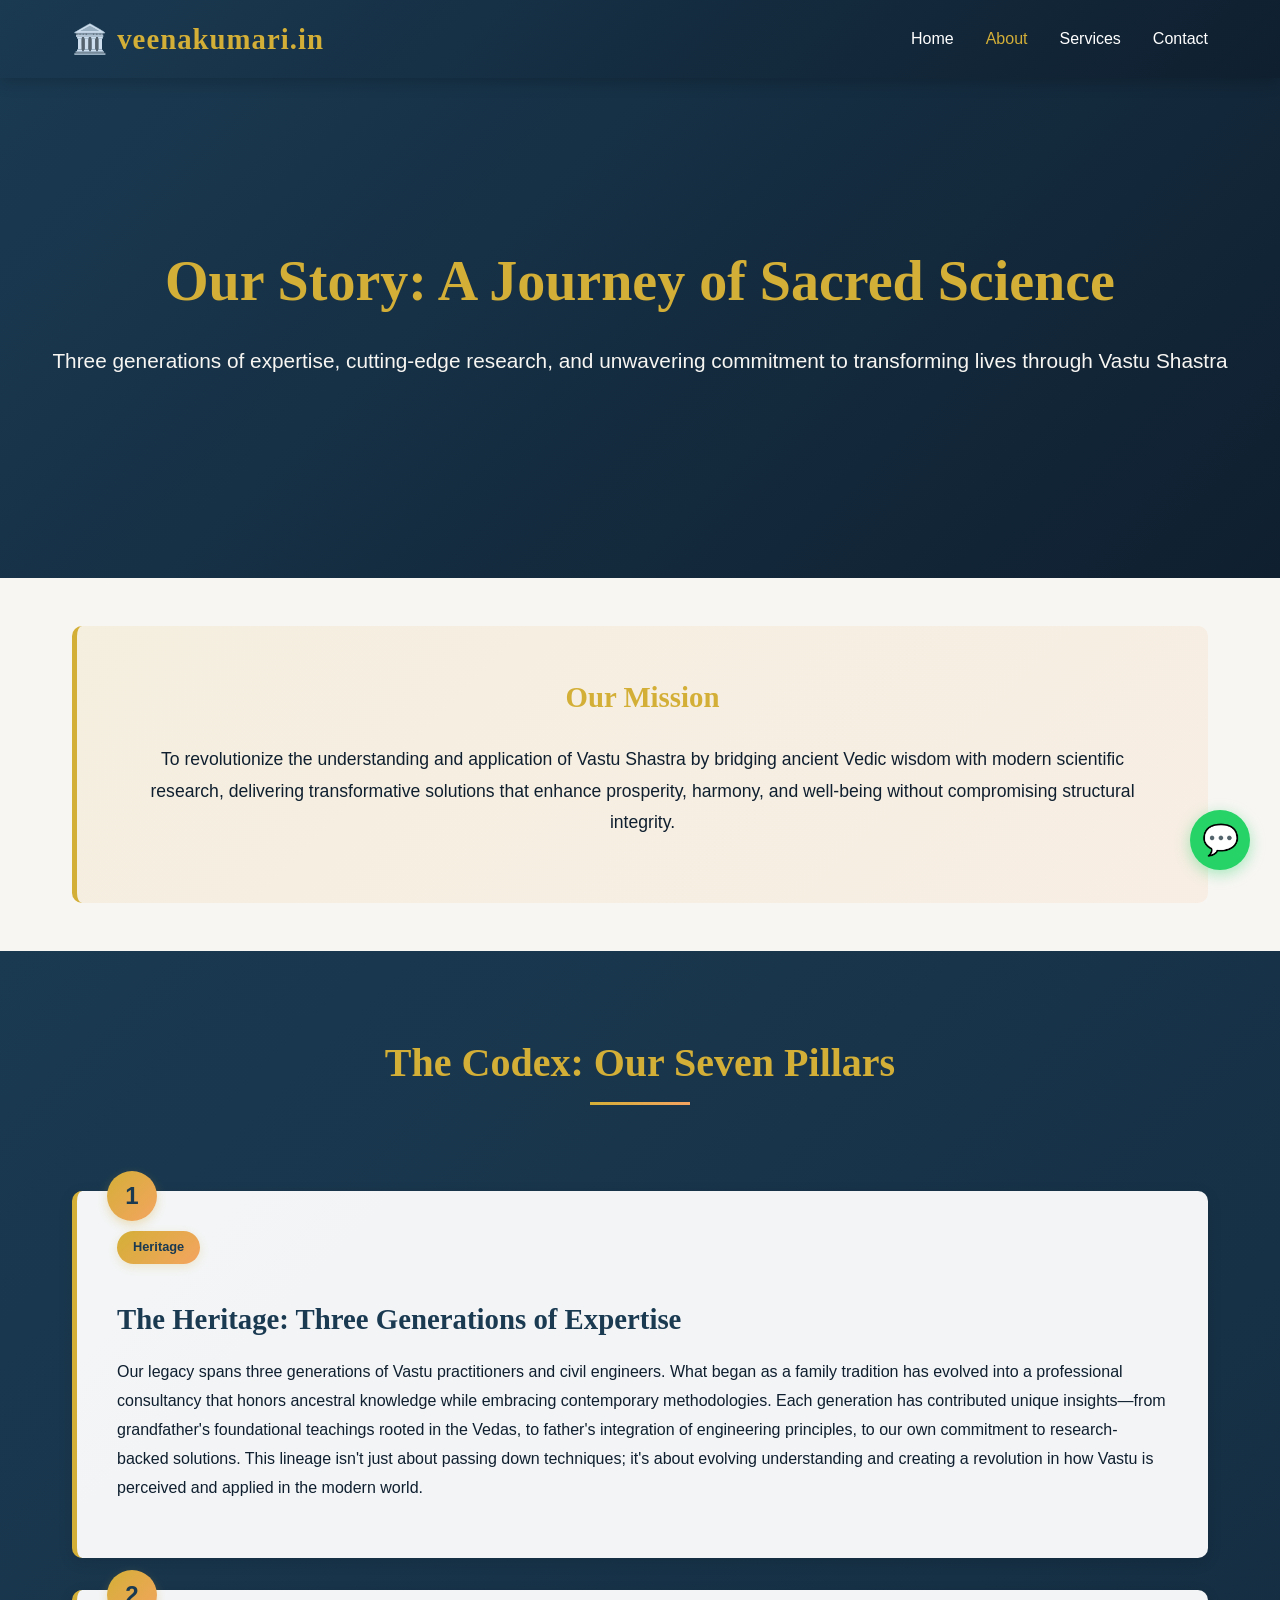
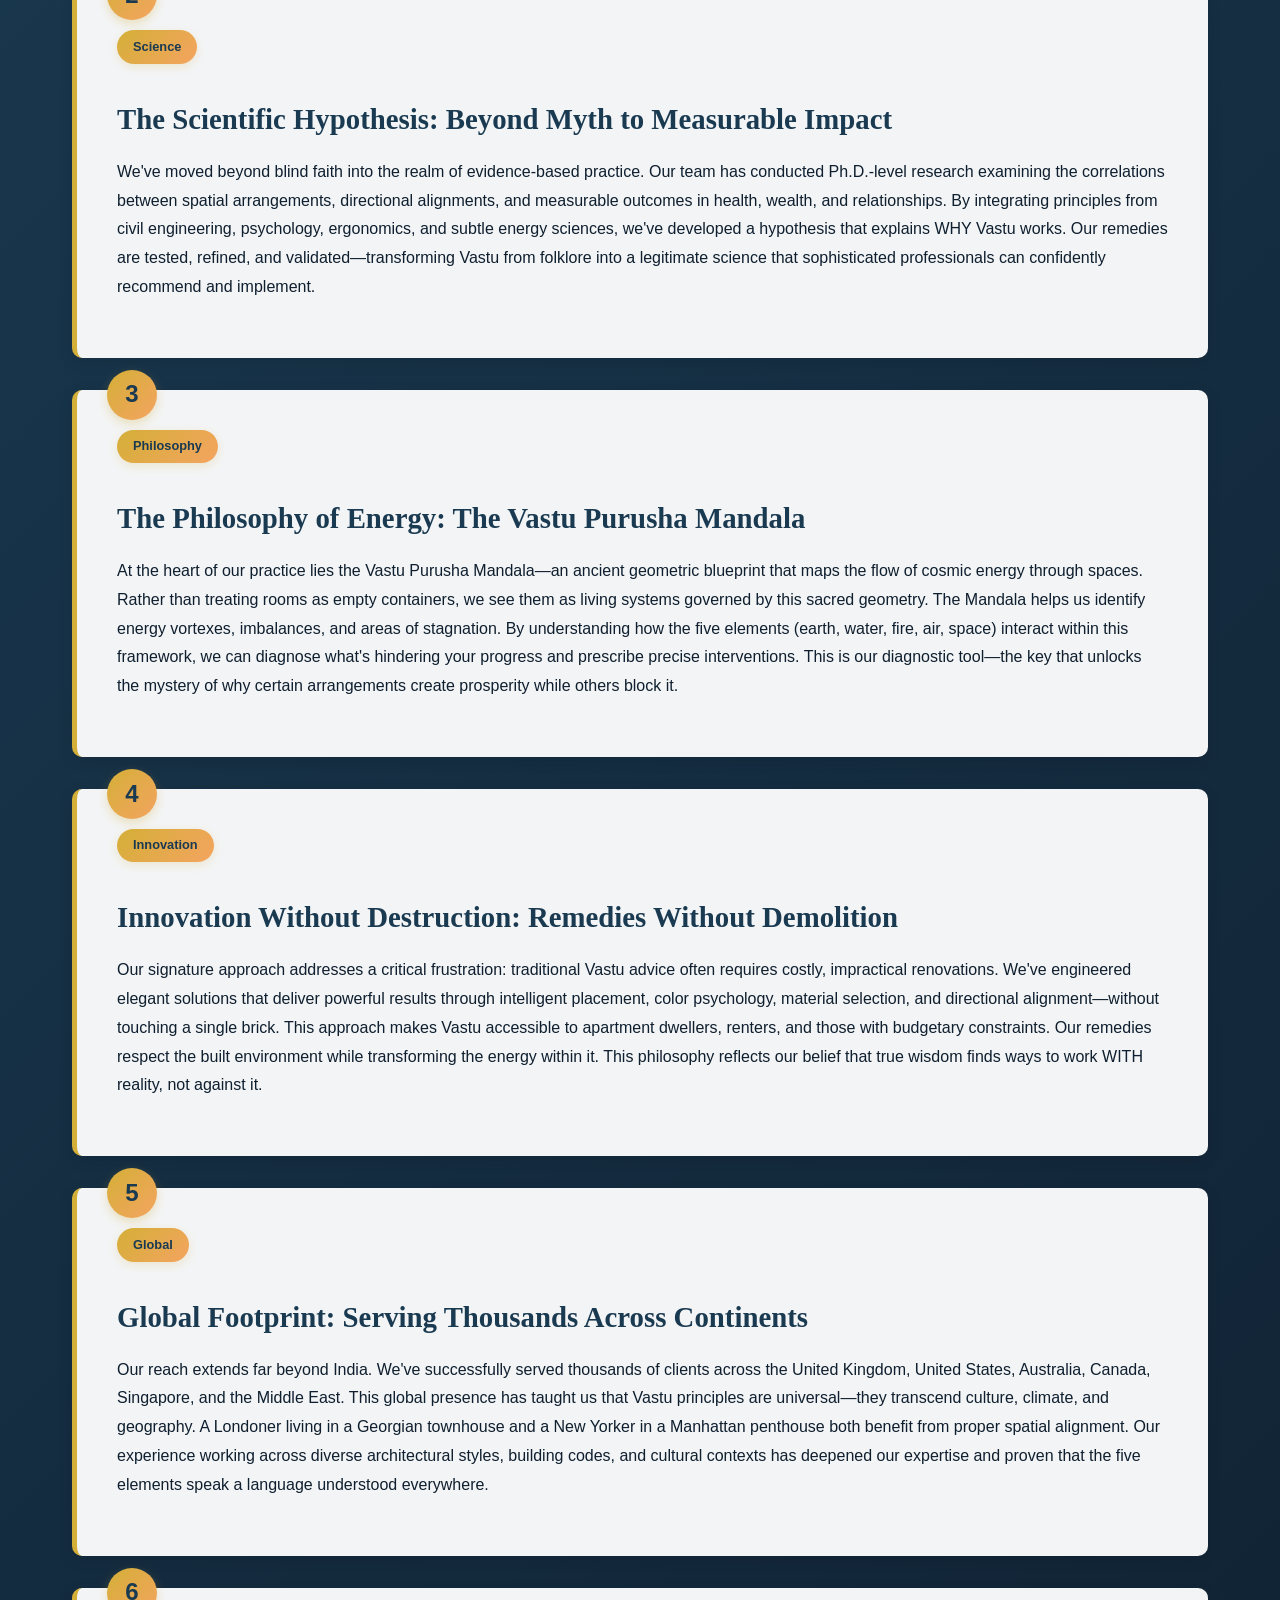
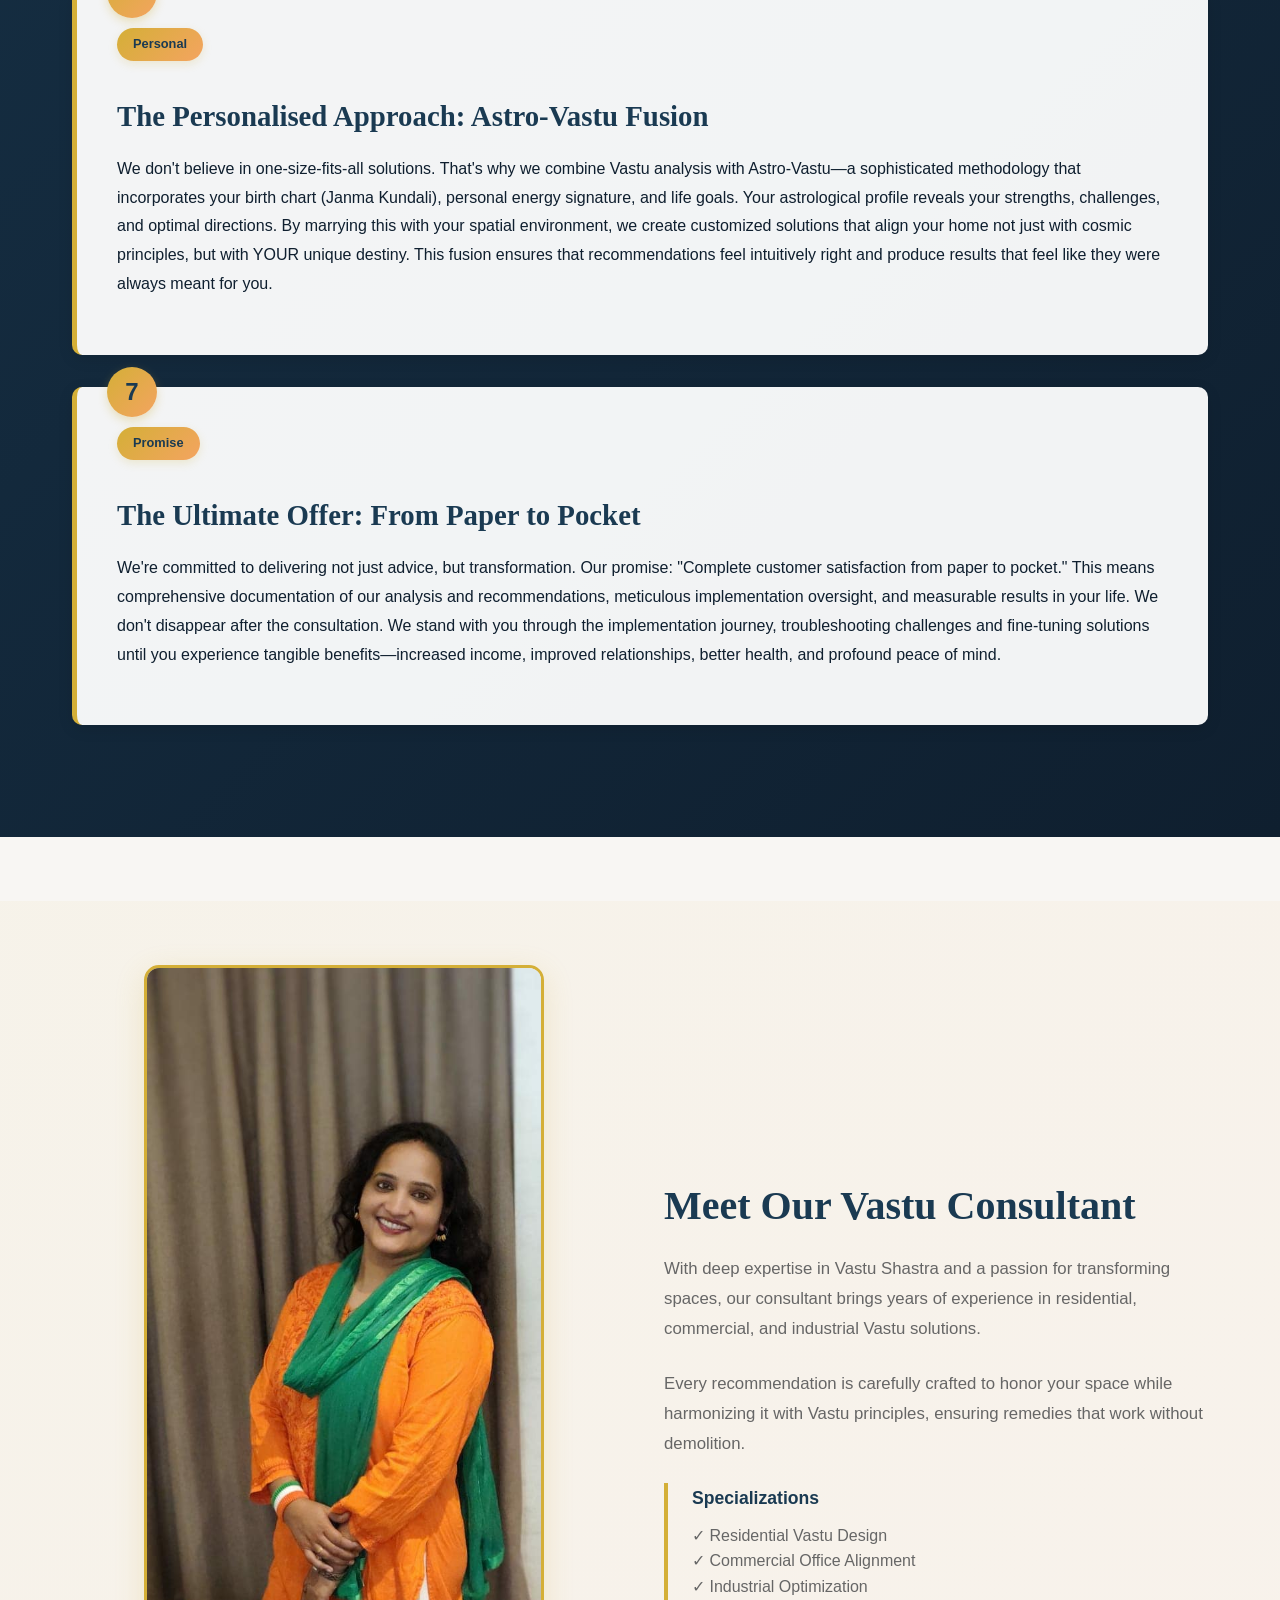
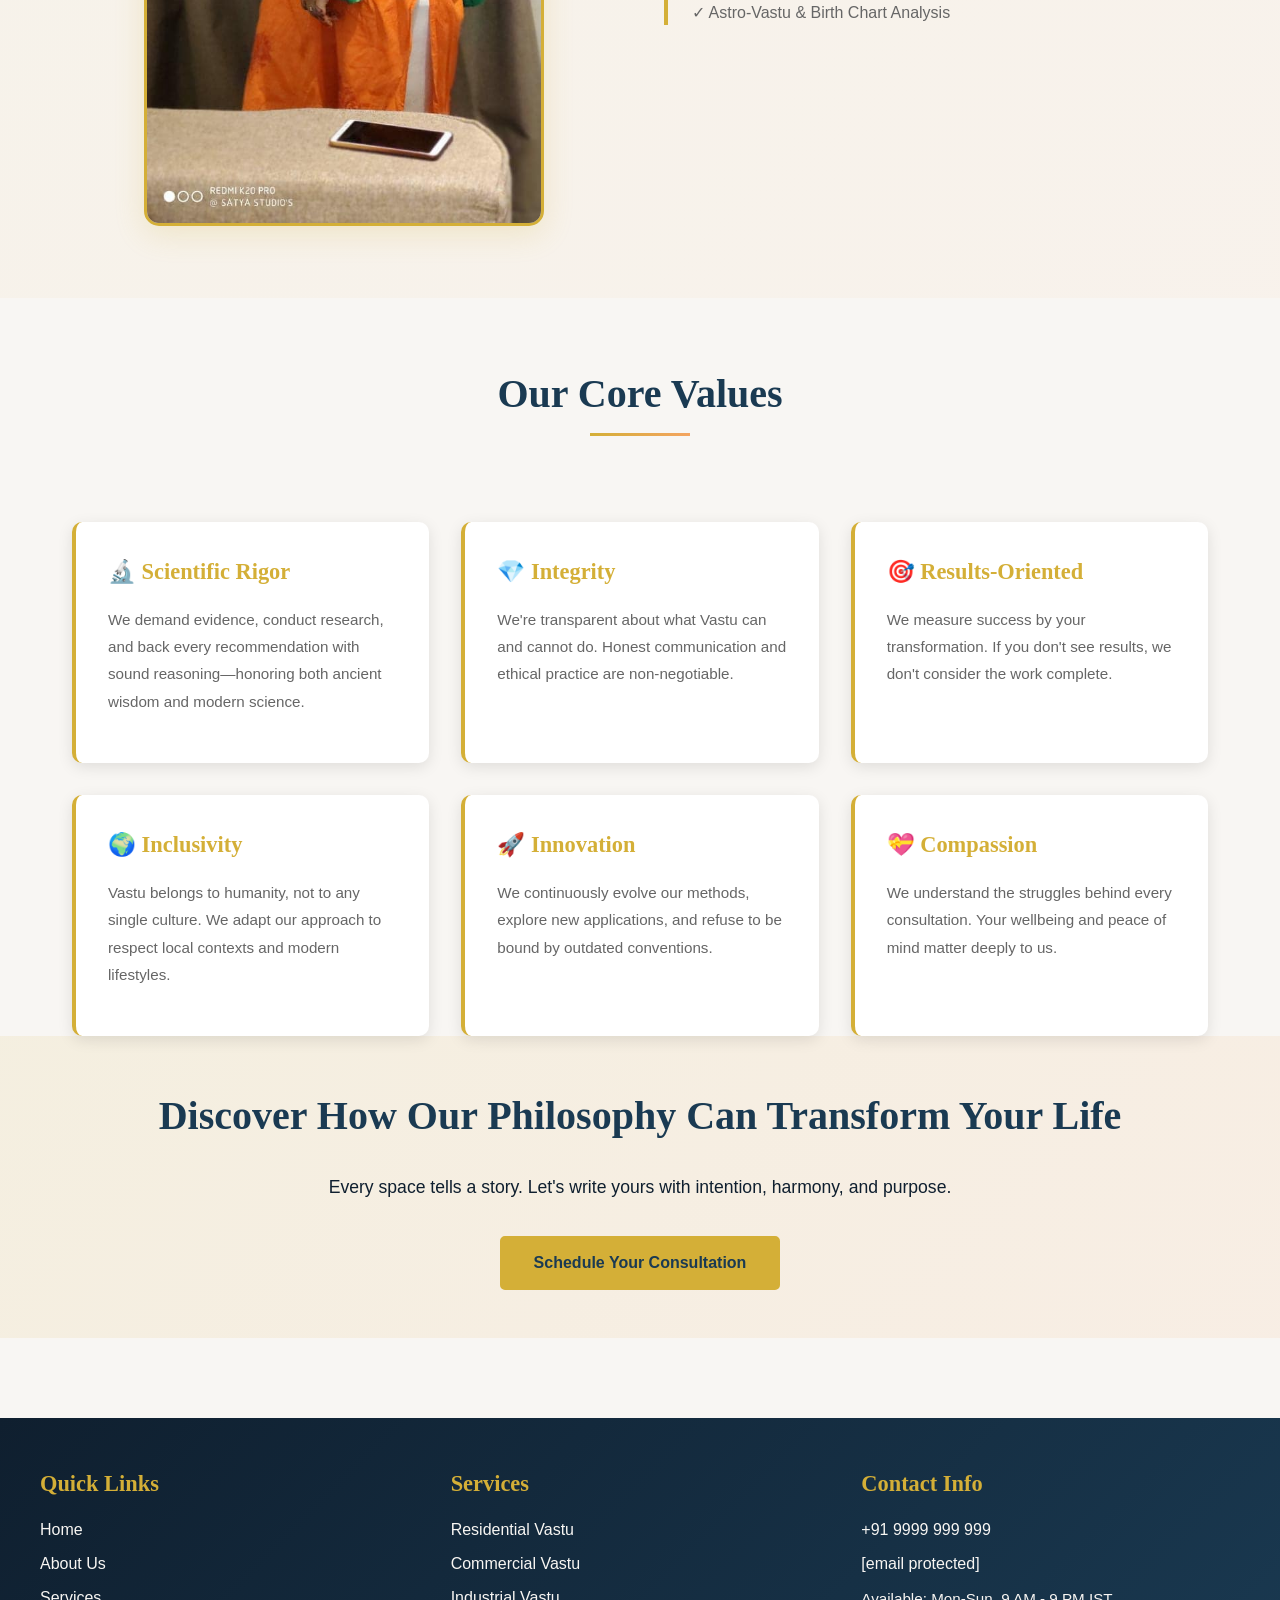
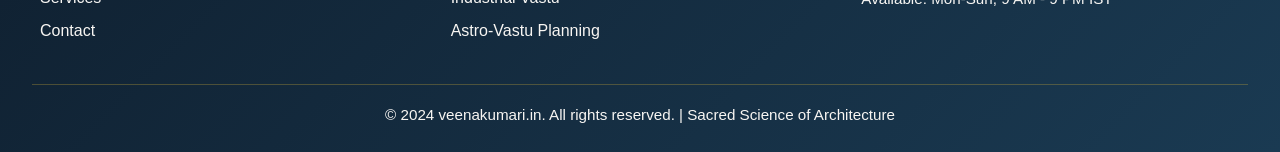
==== about.html @ f64902da "================================================================================ ✅ ICONS AND CONSULT" ====
<!DOCTYPE html>
<html lang="en">
<head>
  <meta charset="UTF-8">
  <meta name="viewport" content="width=device-width, initial-scale=1.0">
  <meta name="description" content="Learn about our heritage of Vastu expertise, scientific approach, and commitment to remedies without demolition.">
  <meta name="keywords" content="Vastu Consultant, Vastu Expert, Vastu Heritage, Astro-Vastu, Remedies without Demolition">
  <meta name="author" content="Vastu Shastra Consultancy">
  
  <title>About Us - veenakumari.in</title>
  <link rel="stylesheet" href="styles.css">
  <style>
    .codex-section {
      background: linear-gradient(135deg, var(--color-navy) 0%, var(--color-dark) 100%);
      color: var(--color-white);
      padding: 5rem 0;
    }

    .codex-item {
      background: rgba(255, 255, 255, 0.95);
      color: var(--color-dark);
      padding: 2.5rem;
      border-radius: 10px;
      margin-bottom: 2rem;
      border-left: 5px solid var(--color-gold);
      position: relative;
      box-shadow: 0 4px 15px rgba(0, 0, 0, 0.1);
    }

    .codex-item::before {
      content: attr(data-number);
      position: absolute;
      top: -20px;
      left: 30px;
      background: linear-gradient(135deg, var(--color-gold), var(--color-saffron));
      color: var(--color-navy);
      width: 50px;
      height: 50px;
      border-radius: 50%;
      display: flex;
      align-items: center;
      justify-content: center;
      font-weight: 700;
      font-size: 1.5rem;
      box-shadow: 0 4px 10px rgba(212, 175, 55, 0.3);
    }

    .codex-item h3 {
      color: var(--color-navy);
      margin: 1rem 0 1rem 0;
    }

    .codex-item .badge {
      display: inline-block;
      background: linear-gradient(135deg, var(--color-gold), var(--color-saffron));
      color: var(--color-navy);
      padding: 0.4rem 1rem;
      border-radius: 20px;
      font-size: 0.8rem;
      font-weight: 600;
      margin-bottom: 1rem;
    }

    .journey-timeline {
      position: relative;
      padding: 2rem 0;
    }

    .journey-timeline::before {
      content: '';
      position: absolute;
      left: 50%;
      transform: translateX(-50%);
      width: 2px;
      height: 100%;
      background: linear-gradient(to bottom, var(--color-gold), var(--color-saffron));
    }

    .timeline-item {
      margin-bottom: 2rem;
      width: 45%;
    }

    .timeline-item:nth-child(even) {
      margin-left: 55%;
    }

    @media (max-width: 768px) {
      .journey-timeline::before {
        left: 20px;
      }

      .timeline-item {
        width: calc(100% - 60px);
        margin-left: 60px !important;
      }

      .codex-item::before {
        left: 20px;
      }
    }

    .mission-statement {
      background: linear-gradient(135deg, rgba(212, 175, 55, 0.1), rgba(244, 164, 96, 0.1));
      padding: 3rem;
      border-radius: 10px;
      border-left: 5px solid var(--color-gold);
      margin: 3rem 0;
    }

    .mission-statement h3 {
      color: var(--color-gold);
      text-align: center;
      margin-bottom: 1.5rem;
    }

    .mission-statement p {
      text-align: center;
      font-size: 1.1rem;
      line-height: 1.8;
      color: var(--color-dark);
    }
  </style>
</head>
<body>
  <!-- ========================================
       HEADER & NAVIGATION
       ======================================== -->
  <header>
    <nav>
      <div class="logo">🏛️ veenakumari.in</div>
      <ul class="nav-links">
        <li><a href="index.html">Home</a></li>
        <li><a href="about.html" class="active">About</a></li>
        <li><a href="services.html">Services</a></li>
        <li><a href="contact.html">Contact</a></li>
      </ul>
      <div class="hamburger">
        <span></span>
        <span></span>
        <span></span>
      </div>
    </nav>
  </header>

  <!-- ========================================
       HERO SECTION
       ======================================== -->
  <section class="hero">
    <div class="hero-content">
      <h1>Our Story: A Journey of Sacred Science</h1>
      <p>Three generations of expertise, cutting-edge research, and unwavering commitment to transforming lives through Vastu Shastra</p>
    </div>
  </section>

  <!-- ========================================
       MISSION STATEMENT
       ======================================== -->
  <section class="container">
    <div class="mission-statement">
      <h3>Our Mission</h3>
      <p>
        To revolutionize the understanding and application of Vastu Shastra by bridging ancient Vedic wisdom with modern scientific research, 
        delivering transformative solutions that enhance prosperity, harmony, and well-being without compromising structural integrity.
      </p>
    </div>
  </section>

  <!-- ========================================
       THE SEVEN-PART CODEX
       ======================================== -->
  <section class="codex-section">
    <div class="container">
      <div class="section-title">
        <h2 style="color: var(--color-gold);">The Codex: Our Seven Pillars</h2>
      </div>

      <!-- CODEX 1: The Heritage -->
      <div class="codex-item" data-number="1">
        <span class="badge">Heritage</span>
        <h3>The Heritage: Three Generations of Expertise</h3>
        <p>
          Our legacy spans three generations of Vastu practitioners and civil engineers. What began as a family tradition has evolved into a 
          professional consultancy that honors ancestral knowledge while embracing contemporary methodologies. Each generation has contributed 
          unique insights—from grandfather's foundational teachings rooted in the Vedas, to father's integration of engineering principles, 
          to our own commitment to research-backed solutions. This lineage isn't just about passing down techniques; it's about evolving 
          understanding and creating a revolution in how Vastu is perceived and applied in the modern world.
        </p>
      </div>

      <!-- CODEX 2: The Scientific Hypothesis -->
      <div class="codex-item" data-number="2">
        <span class="badge">Science</span>
        <h3>The Scientific Hypothesis: Beyond Myth to Measurable Impact</h3>
        <p>
          We've moved beyond blind faith into the realm of evidence-based practice. Our team has conducted Ph.D.-level research examining the 
          correlations between spatial arrangements, directional alignments, and measurable outcomes in health, wealth, and relationships. 
          By integrating principles from civil engineering, psychology, ergonomics, and subtle energy sciences, we've developed a hypothesis 
          that explains WHY Vastu works. Our remedies are tested, refined, and validated—transforming Vastu from folklore into a legitimate 
          science that sophisticated professionals can confidently recommend and implement.
        </p>
      </div>

      <!-- CODEX 3: The Philosophy of Energy -->
      <div class="codex-item" data-number="3">
        <span class="badge">Philosophy</span>
        <h3>The Philosophy of Energy: The Vastu Purusha Mandala</h3>
        <p>
          At the heart of our practice lies the Vastu Purusha Mandala—an ancient geometric blueprint that maps the flow of cosmic energy 
          through spaces. Rather than treating rooms as empty containers, we see them as living systems governed by this sacred geometry. 
          The Mandala helps us identify energy vortexes, imbalances, and areas of stagnation. By understanding how the five elements (earth, water, 
          fire, air, space) interact within this framework, we can diagnose what's hindering your progress and prescribe precise interventions. 
          This is our diagnostic tool—the key that unlocks the mystery of why certain arrangements create prosperity while others block it.
        </p>
      </div>

      <!-- CODEX 4: Innovation Without Destruction -->
      <div class="codex-item" data-number="4">
        <span class="badge">Innovation</span>
        <h3>Innovation Without Destruction: Remedies Without Demolition</h3>
        <p>
          Our signature approach addresses a critical frustration: traditional Vastu advice often requires costly, impractical renovations. 
          We've engineered elegant solutions that deliver powerful results through intelligent placement, color psychology, material selection, 
          and directional alignment—without touching a single brick. This approach makes Vastu accessible to apartment dwellers, renters, and 
          those with budgetary constraints. Our remedies respect the built environment while transforming the energy within it. This philosophy 
          reflects our belief that true wisdom finds ways to work WITH reality, not against it.
        </p>
      </div>

      <!-- CODEX 5: Global Footprint -->
      <div class="codex-item" data-number="5">
        <span class="badge">Global</span>
        <h3>Global Footprint: Serving Thousands Across Continents</h3>
        <p>
          Our reach extends far beyond India. We've successfully served thousands of clients across the United Kingdom, United States, Australia, 
          Canada, Singapore, and the Middle East. This global presence has taught us that Vastu principles are universal—they transcend culture, 
          climate, and geography. A Londoner living in a Georgian townhouse and a New Yorker in a Manhattan penthouse both benefit from proper 
          spatial alignment. Our experience working across diverse architectural styles, building codes, and cultural contexts has deepened our 
          expertise and proven that the five elements speak a language understood everywhere.
        </p>
      </div>

      <!-- CODEX 6: The Personalised Approach -->
      <div class="codex-item" data-number="6">
        <span class="badge">Personal</span>
        <h3>The Personalised Approach: Astro-Vastu Fusion</h3>
        <p>
          We don't believe in one-size-fits-all solutions. That's why we combine Vastu analysis with Astro-Vastu—a sophisticated methodology that 
          incorporates your birth chart (Janma Kundali), personal energy signature, and life goals. Your astrological profile reveals your strengths, 
          challenges, and optimal directions. By marrying this with your spatial environment, we create customized solutions that align your home 
          not just with cosmic principles, but with YOUR unique destiny. This fusion ensures that recommendations feel intuitively right and 
          produce results that feel like they were always meant for you.
        </p>
      </div>

      <!-- CODEX 7: The Ultimate Offer -->
      <div class="codex-item" data-number="7">
        <span class="badge">Promise</span>
        <h3>The Ultimate Offer: From Paper to Pocket</h3>
        <p>
          We're committed to delivering not just advice, but transformation. Our promise: "Complete customer satisfaction from paper to pocket." 
          This means comprehensive documentation of our analysis and recommendations, meticulous implementation oversight, and measurable results 
          in your life. We don't disappear after the consultation. We stand with you through the implementation journey, troubleshooting challenges 
          and fine-tuning solutions until you experience tangible benefits—increased income, improved relationships, better health, and profound peace of mind.
        </p>
      </div>
    </div>
  </section>

  <!-- ========================================
       CONSULTANT PROFILE SECTION
       ======================================== -->
  <section style="background: linear-gradient(135deg, rgba(212, 175, 55, 0.05), rgba(244, 164, 96, 0.05)); padding: 4rem 0; margin: 4rem 0;">
    <div class="container">
      <div style="display: grid; grid-template-columns: 1fr 1fr; gap: 3rem; align-items: center;">
        <!-- Profile Image -->
        <div style="text-align: center;">
          <img src="consultant-profile-1.jpg" alt="Vastu Consultant" style="width: 100%; max-width: 400px; border-radius: 15px; box-shadow: 0 8px 30px rgba(212, 175, 55, 0.2); border: 3px solid var(--color-gold);">
        </div>
        
        <!-- Profile Info -->
        <div>
          <h2 style="color: var(--color-navy); margin-bottom: 1rem;">Meet Our Vastu Consultant</h2>
          <p style="color: #666; font-size: 1.05rem; line-height: 1.8; margin-bottom: 1.5rem;">
            With deep expertise in Vastu Shastra and a passion for transforming spaces, our consultant brings years of experience in residential, commercial, and industrial Vastu solutions.
          </p>
          <p style="color: #666; font-size: 1.05rem; line-height: 1.8; margin-bottom: 1.5rem;">
            Every recommendation is carefully crafted to honor your space while harmonizing it with Vastu principles, ensuring remedies that work without demolition.
          </p>
          <div style="border-left: 4px solid var(--color-gold); padding-left: 1.5rem;">
            <p style="color: var(--color-navy); font-weight: 600; font-size: 1.1rem; margin-bottom: 0.5rem;">Specializations</p>
            <ul style="list-style: none; color: #666; font-size: 1rem;">
              <li>✓ Residential Vastu Design</li>
              <li>✓ Commercial Office Alignment</li>
              <li>✓ Industrial Optimization</li>
              <li>✓ Astro-Vastu & Birth Chart Analysis</li>
            </ul>
          </div>
        </div>
      </div>
    </div>
  </section>

  <!-- ========================================
       VALUES SECTION
       ======================================== -->
  <section class="container">
    <div class="section-title">
      <h2>Our Core Values</h2>
    </div>

    <div class="grid grid-3">
      <div class="card">
        <h4 style="color: var(--color-gold);">🔬 Scientific Rigor</h4>
        <p>We demand evidence, conduct research, and back every recommendation with sound reasoning—honoring both ancient wisdom and modern science.</p>
      </div>

      <div class="card">
        <h4 style="color: var(--color-gold);">💎 Integrity</h4>
        <p>We're transparent about what Vastu can and cannot do. Honest communication and ethical practice are non-negotiable.</p>
      </div>

      <div class="card">
        <h4 style="color: var(--color-gold);">🎯 Results-Oriented</h4>
        <p>We measure success by your transformation. If you don't see results, we don't consider the work complete.</p>
      </div>

      <div class="card">
        <h4 style="color: var(--color-gold);">🌍 Inclusivity</h4>
        <p>Vastu belongs to humanity, not to any single culture. We adapt our approach to respect local contexts and modern lifestyles.</p>
      </div>

      <div class="card">
        <h4 style="color: var(--color-gold);">🚀 Innovation</h4>
        <p>We continuously evolve our methods, explore new applications, and refuse to be bound by outdated conventions.</p>
      </div>

      <div class="card">
        <h4 style="color: var(--color-gold);">💝 Compassion</h4>
        <p>We understand the struggles behind every consultation. Your wellbeing and peace of mind matter deeply to us.</p>
      </div>
    </div>
  </section>

  <!-- ========================================
       CALL TO ACTION
       ======================================== -->
  <section style="background: linear-gradient(135deg, rgba(212, 175, 55, 0.1), rgba(244, 164, 96, 0.1)); padding: 3rem 0;">
    <div class="container">
      <div style="text-align: center;">
        <h2>Discover How Our Philosophy Can Transform Your Life</h2>
        <p style="font-size: 1.1rem; margin: 1.5rem 0 2rem 0;">
          Every space tells a story. Let's write yours with intention, harmony, and purpose.
        </p>
        <a href="contact.html" class="btn btn-primary">Schedule Your Consultation</a>
      </div>
    </div>
  </section>

  <!-- ========================================
       FOOTER
       ======================================== -->
  <footer>
    <div class="footer-content">
      <div class="footer-section">
        <h4>Quick Links</h4>
        <a href="index.html">Home</a>
        <a href="about.html">About Us</a>
        <a href="services.html">Services</a>
        <a href="contact.html">Contact</a>
      </div>

      <div class="footer-section">
        <h4>Services</h4>
        <a href="services.html">Residential Vastu</a>
        <a href="services.html">Commercial Vastu</a>
        <a href="services.html">Industrial Vastu</a>
        <a href="services.html">Astro-Vastu Planning</a>
      </div>

      <div class="footer-section">
        <h4>Contact Info</h4>
        <a href="tel:+919999999999">+91 9999 999 999</a>
        <a href="/cdn-cgi/l/email-protection#0a63646c654a7c6b797e7f696564797f667e6b64697324696567"><span class="__cf_email__" data-cfemail="0b62656d644b7d6a787f7e686465787e677f6a65687225686466">[email&#160;protected]</span></a>
        <p>Available: Mon-Sun, 9 AM - 9 PM IST</p>
      </div>
    </div>

    <div class="footer-bottom">
      <p>&copy; 2024 veenakumari.in. All rights reserved. | Sacred Science of Architecture</p>
    </div>
  </footer>

  <!-- ========================================
       WHATSAPP FLOATING BUTTON
       ======================================== -->
  <div class="whatsapp-float" title="Contact us on WhatsApp">💬</div>

  <!-- =============
---- styles.css ----
/* ========================================
   VASTU SHASTRA CONSULTANCY - GLOBAL STYLES
   ======================================== */

:root {
  --color-gold: #d4af37;
  --color-saffron: #f4a460;
  --color-navy: #1a3a52;
  --color-dark: #0f1f2f;
  --color-light: #f8f6f3;
  --color-white: #ffffff;
  --color-accent: #c9a961;
  
  --font-serif: 'Georgia', 'Garamond', serif;
  --font-sans: 'Segoe UI', 'Roboto', 'Helvetica Neue', sans-serif;
  
  --transition: all 0.3s ease;
  --spacing-unit: 1rem;
}

/* ========================================
   RESET & TYPOGRAPHY
   ======================================== */

* {
  margin: 0;
  padding: 0;
  box-sizing: border-box;
}

html {
  scroll-behavior: smooth;
}

body {
  font-family: var(--font-sans);
  color: var(--color-dark);
  background-color: var(--color-light);
  line-height: 1.6;
  overflow-x: hidden;
}

h1, h2, h3, h4, h5, h6 {
  font-family: var(--font-serif);
  color: var(--color-navy);
  margin-bottom: var(--spacing-unit);
}

h1 { font-size: 3.5rem; font-weight: 700; }
h2 { font-size: 2.5rem; font-weight: 700; }
h3 { font-size: 1.8rem; font-weight: 600; }
h4 { font-size: 1.4rem; font-weight: 600; }
h5 { font-size: 1.1rem; font-weight: 600; }
h6 { font-size: 1rem; font-weight: 600; }

p {
  margin-bottom: 1rem;
  font-size: 1rem;
  line-height: 1.8;
}

a {
  color: var(--color-gold);
  text-decoration: none;
  transition: var(--transition);
}

a:hover {
  color: var(--color-saffron);
}

/* ========================================
   HEADER & NAVIGATION
   ======================================== */

header {
  background: linear-gradient(135deg, var(--color-navy) 0%, var(--color-dark) 100%);
  padding: 1rem 0;
  position: sticky;
  top: 0;
  z-index: 1000;
  box-shadow: 0 4px 15px rgba(0, 0, 0, 0.2);
}

nav {
  max-width: 1200px;
  margin: 0 auto;
  display: flex;
  justify-content: space-between;
  align-items: center;
  padding: 0 2rem;
  flex-wrap: wrap;
}

.logo {
  font-family: var(--font-serif);
  font-size: 1.8rem;
  font-weight: 700;
  color: var(--color-gold);
  letter-spacing: 1px;
}

.nav-links {
  display: flex;
  list-style: none;
  gap: 2rem;
}

.nav-links a {
  color: var(--color-white);
  font-weight: 500;
  position: relative;
  transition: var(--transition);
}

.nav-links a::after {
  content: '';
  position: absolute;
  bottom: -5px;
  left: 0;
  width: 0;
  height: 2px;
  background: var(--color-gold);
  transition: var(--transition);
}

.nav-links a:hover::after {
  width: 100%;
}

.nav-links a.active {
  color: var(--color-gold);
}

.hamburger {
  display: none;
  flex-direction: column;
  cursor: pointer;
  gap: 5px;
}

.hamburger span {
  width: 25px;
  height: 3px;
  background: var(--color-gold);
  border-radius: 2px;
  transition: var(--transition);
}

/* ========================================
   FOOTER
   ======================================== */

footer {
  background: linear-gradient(135deg, var(--color-dark) 0%, var(--color-navy) 100%);
  color: var(--color-light);
  padding: 3rem 2rem 1rem;
  margin-top: 5rem;
  text-align: center;
}

footer p {
  color: var(--color-light);
  margin-bottom: 0.5rem;
  font-size: 0.95rem;
}

.footer-content {
  max-width: 1200px;
  margin: 0 auto;
  display: grid;
  grid-template-columns: repeat(auto-fit, minmax(250px, 1fr));
  gap: 2rem;
  text-align: left;
  margin-bottom: 2rem;
}

.footer-section h4 {
  color: var(--color-gold);
  margin-bottom: 1rem;
}

.footer-section a {
  color: var(--color-light);
  display: block;
  margin-bottom: 0.5rem;
}

.footer-section a:hover {
  color: var(--color-gold);
}

.footer-bottom {
  border-top: 1px solid rgba(212, 175, 55, 0.3);
  padding-top: 1rem;
  margin-top: 2rem;
  color: var(--color-accent);
  font-size: 0.9rem;
}

/* ========================================
   WHATSAPP FLOATING BUTTON
   ======================================== */

.whatsapp-float {
  position: fixed;
  width: 60px;
  height: 60px;
  bottom: 30px;
  right: 30px;
  background-color: #25d366;
  color: white;
  border-radius: 50%;
  text-align: center;
  font-size: 30px;
  line-height: 60px;
  cursor: pointer;
  box-shadow: 0 4px 15px rgba(37, 211, 102, 0.4);
  z-index: 999;
  transition: var(--transition);
  animation: pulse 2s infinite;
}

.whatsapp-float:hover {
  background-color: #1ead4f;
  transform: scale(1.1);
  box-shadow: 0 6px 20px rgba(37, 211, 102, 0.6);
}

@keyframes pulse {
  0%, 100% { transform: scale(1); }
  50% { transform: scale(1.05); }
}

/* ========================================
   CONTAINER & SECTIONS
   ======================================== */

.container {
  max-width: 1200px;
  margin: 0 auto;
  padding: 0 2rem;
}

section {
  padding: 4rem 0;
}

.section-title {
  text-align: center;
  margin-bottom: 3rem;
  position: relative;
  padding-bottom: 2rem;
}

.section-title h2 {
  display: inline-block;
  position: relative;
}

.section-title h2::after {
  content: '';
  position: absolute;
  bottom: -10px;
  left: 50%;
  transform: translateX(-50%);
  width: 100px;
  height: 3px;
  background: linear-gradient(90deg, var(--color-gold), var(--color-saffron));
}

/* ========================================
   BUTTONS & BADGES
   ======================================== */

.btn {
  display: inline-block;
  padding: 0.75rem 2rem;
  border: 2px solid var(--color-gold);
  border-radius: 5px;
  font-weight: 600;
  cursor: pointer;
  transition: var(--transition);
  font-size: 1rem;
  text-align: center;
}

.btn-primary {
  background: var(--color-gold);
  color: var(--color-navy);
}

.btn-primary:hover {
  background: var(--color-saffron);
  border-color: var(--color-saffron);
  transform: translateY(-2px);
  box-shadow: 0 5px 15px rgba(244, 164, 96, 0.3);
}

.btn-secondary {
  background: transparent;
  color: var(--color-gold);
}

.btn-secondary:hover {
  background: var(--color-gold);
  color: var(--color-navy);
  transform: translateY(-2px);
}

.badge {
  display: inline-block;
  padding: 0.5rem 1rem;
  background: linear-gradient(135deg, var(--color-gold), var(--color-saffron));
  color: var(--color-navy);
  border-radius: 25px;
  font-weight: 600;
  font-size: 0.85rem;
  margin-bottom: 1rem;
  box-shadow: 0 3px 10px rgba(212, 175, 55, 0.2);
}

/* ========================================
   CARDS
   ======================================== */

.card {
  background: var(--color-white);
  border-radius: 10px;
  padding: 2rem;
  box-shadow: 0 4px 15px rgba(0, 0, 0, 0.1);
  transition: var(--transition);
  border-left: 4px solid var(--color-gold);
}

.card:hover {
  transform: translateY(-10px);
  box-shadow: 0 8px 30px rgba(0, 0, 0, 0.15);
  border-left-color: var(--color-saffron);
}

.card h3 {
  color: var(--color-navy);
  margin-bottom: 1rem;
}

.card p {
  color: #666;
  font-size: 0.95rem;
}

/* ========================================
   GRID LAYOUTS
   ======================================== */

.grid {
  display: grid;
  gap: 2rem;
}

.grid-2 {
  grid-template-columns: repeat(auto-fit, minmax(300px, 1fr));
}

.grid-3 {
  grid-template-columns: repeat(auto-fit, minmax(300px, 1fr));
}

.grid-4 {
  grid-template-columns: repeat(auto-fit, minmax(250px, 1fr));
}

.grid-4-desktop {
  grid-template-columns: repeat(4, 1fr);
  gap: 2.5rem;
}

@media (max-width: 1024px) {
  .grid-4-desktop {
    grid-template-columns: repeat(2, 1fr);
    gap: 2rem;
  }
}

@media (max-width: 768px) {
  .grid-4-desktop {
    grid-template-columns: repeat(2, 1fr);
    gap: 1.5rem;
  }
}

@media (max-width: 480px) {
  .grid-4-desktop {
    grid-template-columns: 1fr;
    gap: 1.5rem;
  }
}

/* ========================================
   FORMS
   ======================================== */

form {
  max-width: 600px;
  margin: 0 auto;
}

.form-group {
  margin-bottom: 1.5rem;
}

label {
  display: block;
  margin-bottom: 0.5rem;
  color: var(--color-navy);
  font-weight: 600;
  font-size: 0.95rem;
}

input[type="text"],
input[type="email"],
input[type="tel"],
textarea,
input[type="file"] {
  width: 100%;
  padding: 0.75rem;
  border: 2px solid #ddd;
  border-radius: 5px;
  font-family: var(--font-sans);
  font-size: 1rem;
  transition: var(--transition);
  background: var(--color-white);
}

input[type="text"]:focus,
input[type="email"]:focus,
input[type="tel"]:focus,
textarea:focus,
input[type="file"]:focus {
  outline: none;
  border-color: var(--color-gold);
  box-shadow: 0 0 10px rgba(212, 175, 55, 0.2);
}

textarea {
  resize: vertical;
  min-height: 150px;
  font-family: var(--font-sans);
}

.error-message {
  color: #e74c3c;
  font-size: 0.85rem;
  margin-top: 0.3rem;
  display: none;
}

.error-message.show {
  display: block;
}

input.invalid,
textarea.invalid {
  border-color: #e74c3c;
  background: #ffe6e6;
}

/* ========================================
   HERO SECTION
   ======================================== */

.hero {
  background: linear-gradient(135deg, var(--color-navy) 0%, var(--color-dark) 100%);
  color: var(--color-white);
  padding: 6rem 2rem;
  text-align: center;
  min-height: 500px;
  display: flex;
  align-items: center;
  justify-content: center;
}

.hero-icon {
  font-size: 5rem;
  margin-bottom: 2rem;
  animation: bounce 2s infinite;
  display: inline-block;
}

@keyframes bounce {
  0%, 100% { transform: translateY(0); }
  50% { transform: translateY(-20px); }
}

.hero-content h1 {
  color: var(--color-gold);
  margin-bottom: 1.5rem;
  line-height: 1.3;
  animation: slideInDown 0.8s ease;
}

.hero-content p {
  color: var(--color-light);
  font-size: 1.3rem;
  margin-bottom: 2rem;
  animation: slideInUp 0.8s ease 0.2s both;
}

@keyframes slideInDown {
  from {
    opacity: 0;
    transform: translateY(-30px);
  }
  to {
    opacity: 1;
    transform: translateY(0);
  }
}

@keyframes slideInUp {
  from {
    opacity: 0;
    transform: translateY(30px);
  }
  to {
    opacity: 1;
    transform: translateY(0);
  }
}

/* ========================================
   RESPONSIVE DESIGN
   ======================================== */

@media (max-width: 768px) {
  h1 { font-size: 2.2rem; }
  h2 { font-size: 1.8rem; }
  h3 { font-size: 1.4rem; }
  
  nav {
    flex-direction: column;
    gap: 1rem;
  }
  
  .nav-links {
    flex-direction: column;
    gap: 1rem;
    width: 100%;
    text-align: center;
  }
  
  .hamburger {
    display: flex;
  }
  
  .nav-links.active {
    display: flex;
  }
  
  section {
    padding: 2.5rem 0;
  }
  
  .container {
    padding: 0 1.5rem;
  }
  
  .hero {
    min-height: 300px;
    padding: 3rem 1.5rem;
  }
  
  .grid-2, .grid-3, .grid-4 {
    grid-template-columns: 1fr;
  }
  
  .footer-content {
    grid-template-columns: 1fr;
    text-align: center;
  }
  
  .whatsapp-float {
    width: 50px;
    height: 50px;
    font-size: 24px;
    line-height: 50px;
    bottom: 20px;
    right: 20px;
  }
}

@media (max-width: 480px) {
  h1 { font-size: 1.8rem; }
  h2 { font-size: 1.4rem; }
  h3 { font-size: 1.2rem; }
  
  .logo {
    font-size: 1.4rem;
  }
  
  .nav-links {
    gap: 0.8rem;
  }
  
  .card {
    padding: 1.5rem;
  }
  
  .btn {
    padding: 0.6rem 1.5rem;
    font-size: 0.9rem;
  }
  
  form {
    padding: 0 1rem;
  }
}

/* ========================================
   CONTACT INFO GRID - SINGLE ROW
   ======================================== */

.info-grid-single-row {
  display: grid;
  grid-template-columns: repeat(6, 1fr);
  gap: 2rem;
}

@media (max-width: 1024px) {
  .info-grid-single-row {
    grid-template-columns: repeat(3, 1fr);
  }
}

@media (max-width: 768px) {
  .info-grid-single-row {
    grid-template-columns: repeat(2, 1fr);
  }
}

@media (max-width: 480px) {
  .info-grid-single-row {
    grid-template-columns: 1fr;
  }
}

/* ========================================
   CONSULTANT PROFILE SECTION
   ======================================== */

@media (max-width: 768px) {
  .consultant-profile {
    grid-template-columns: 1fr !important;
  }
  
  .consultant-profile img {
    max-width: 100% !important;
  }
}
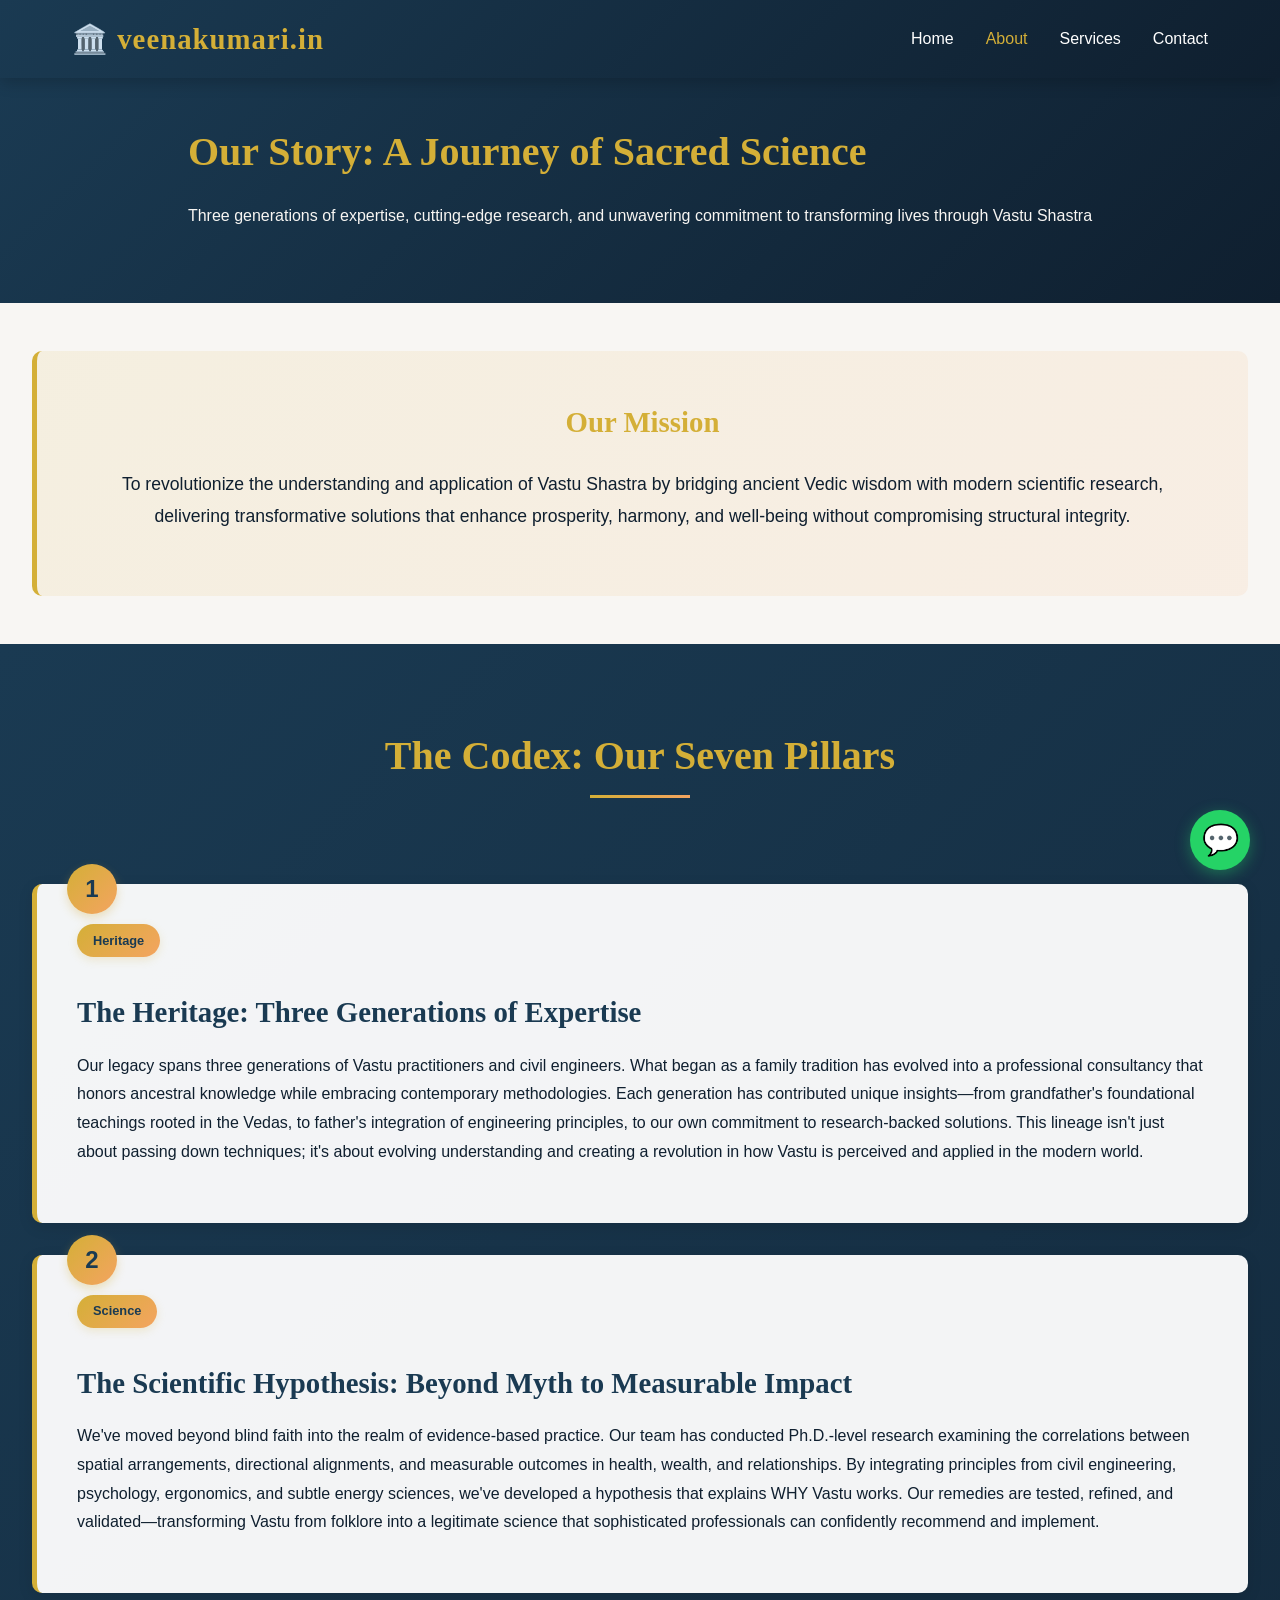
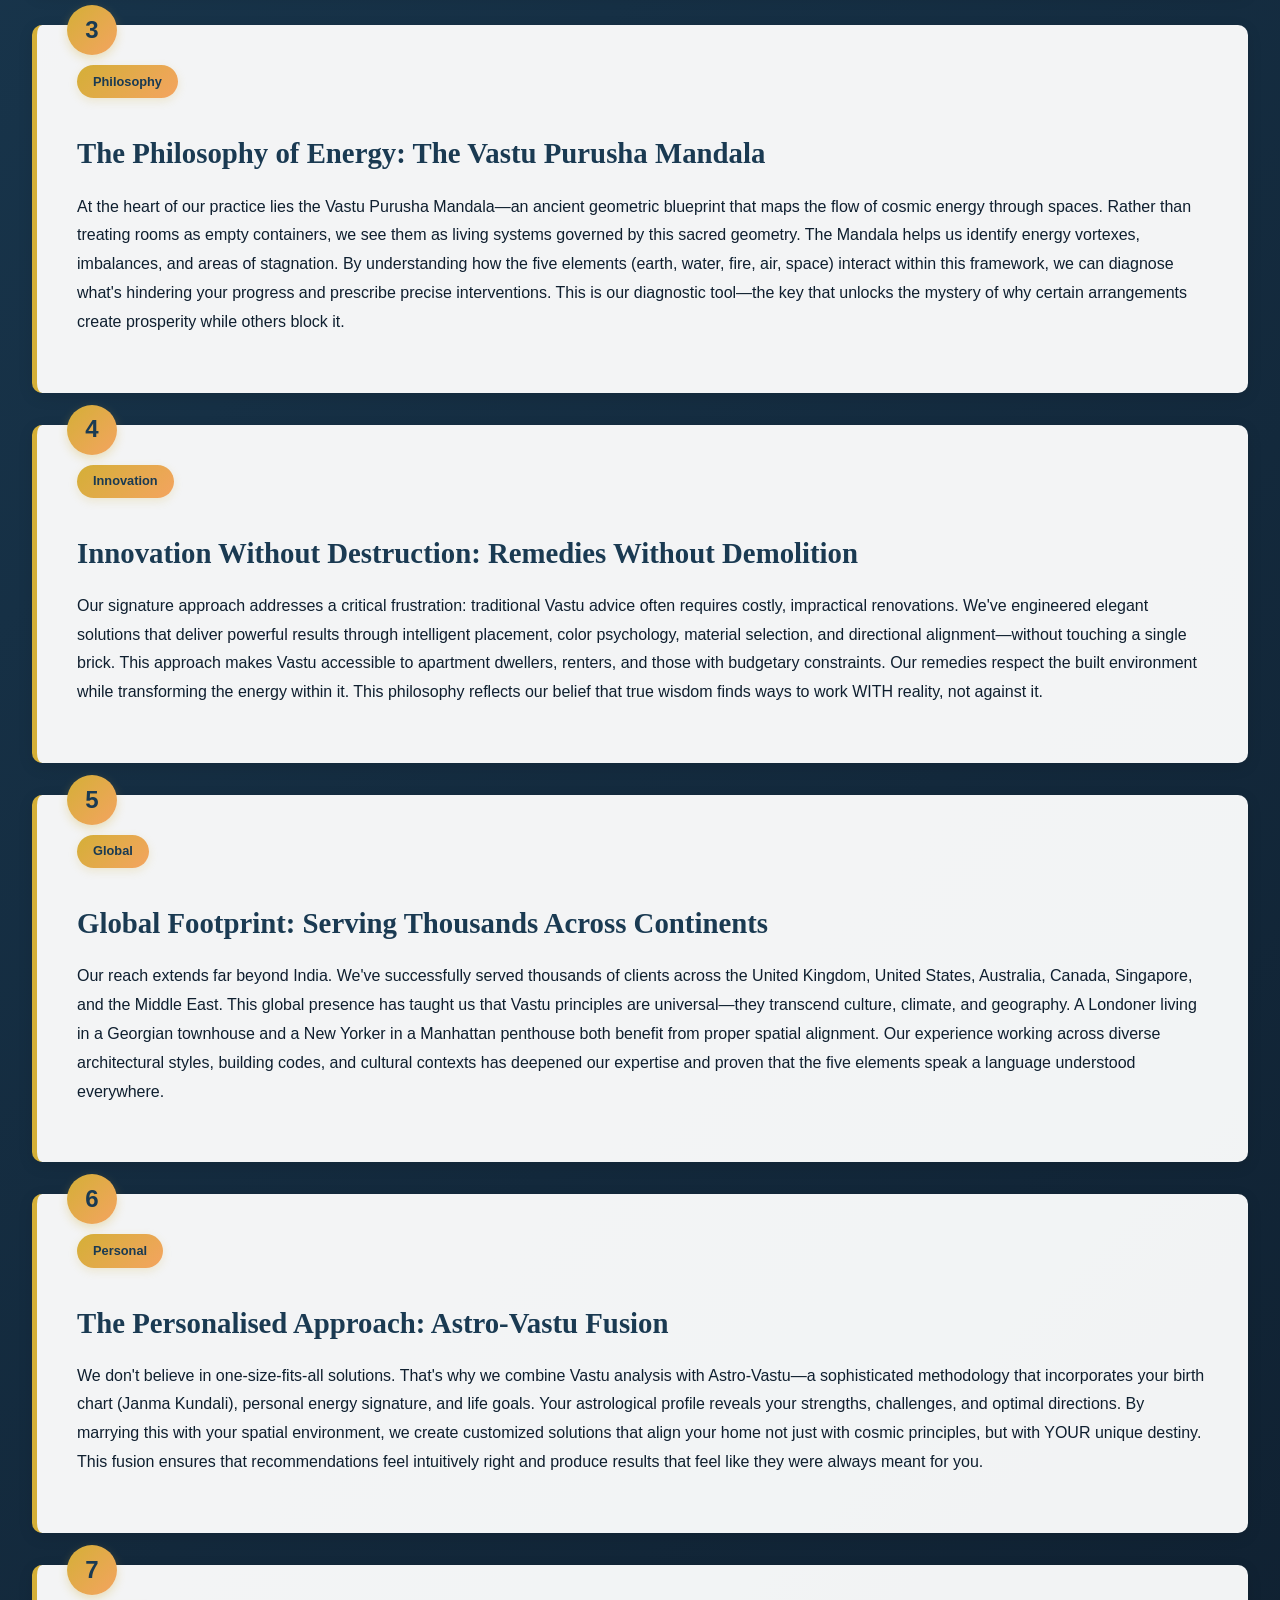
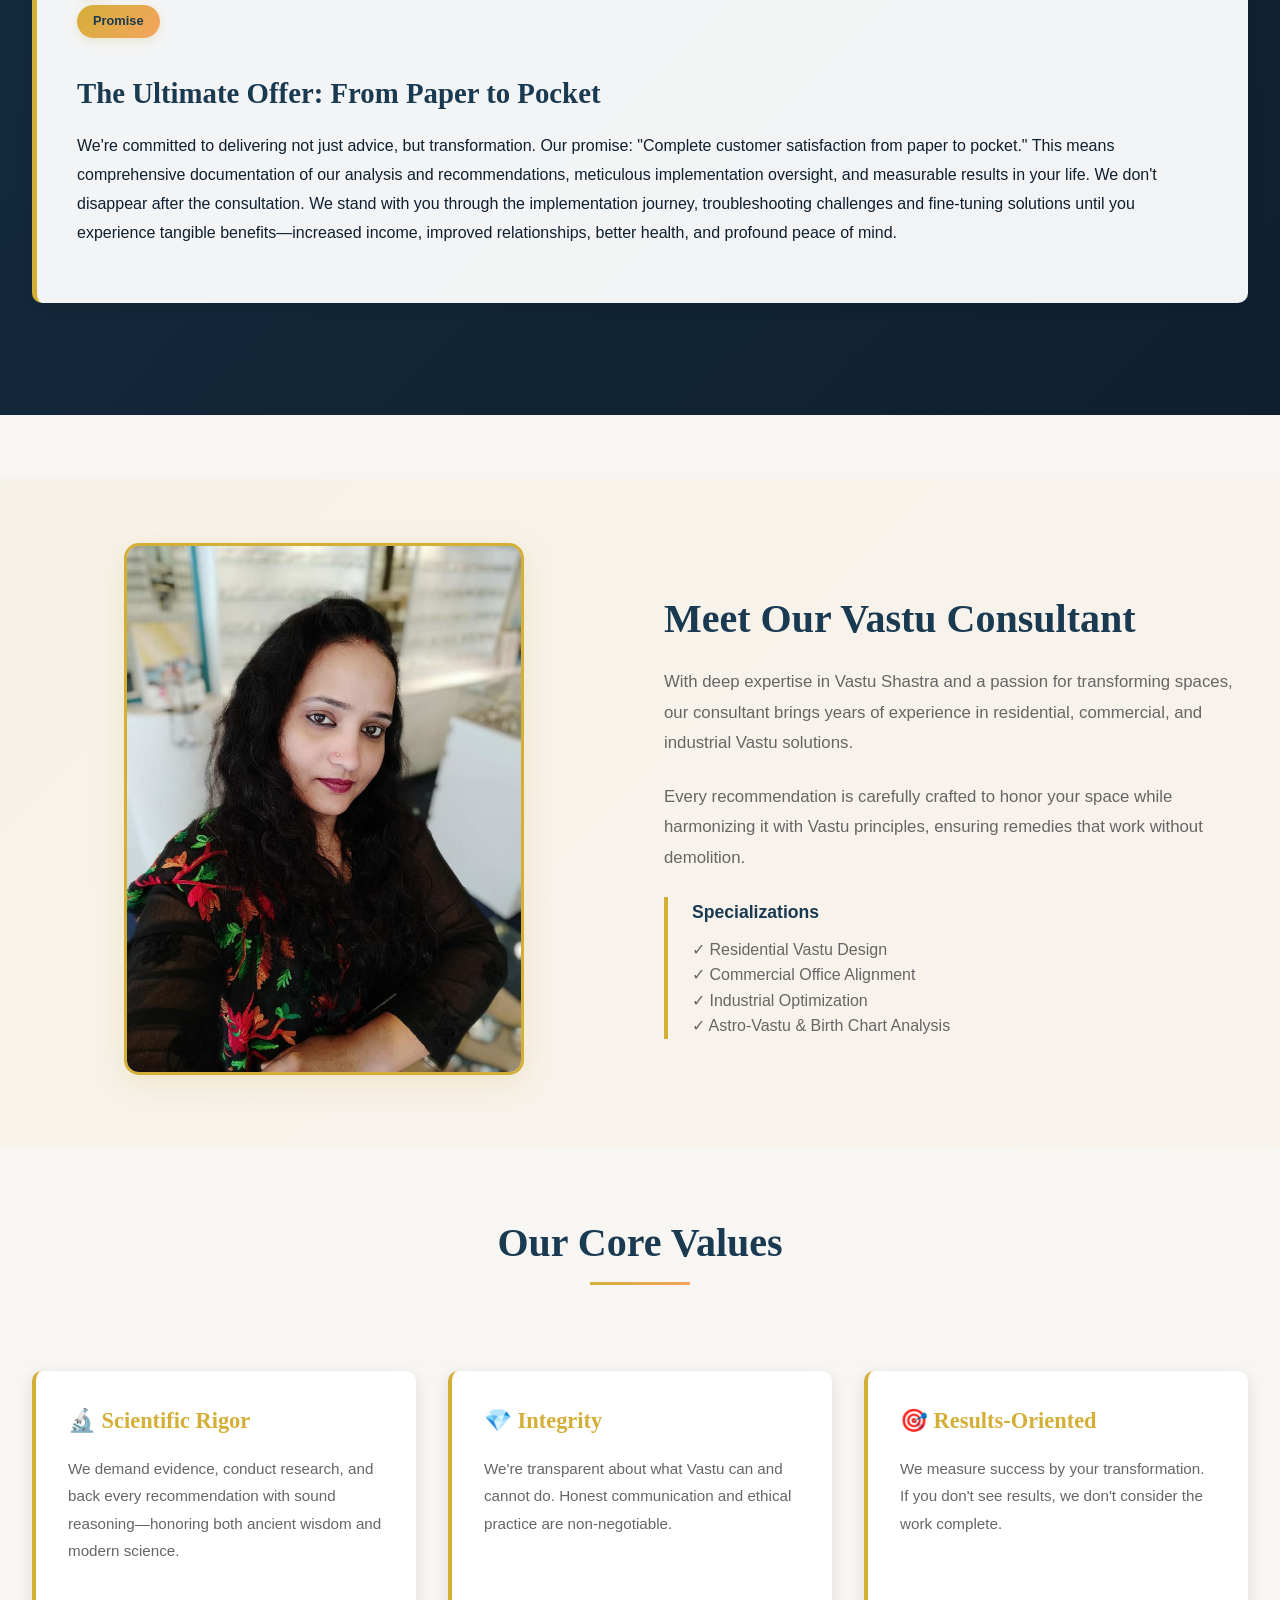
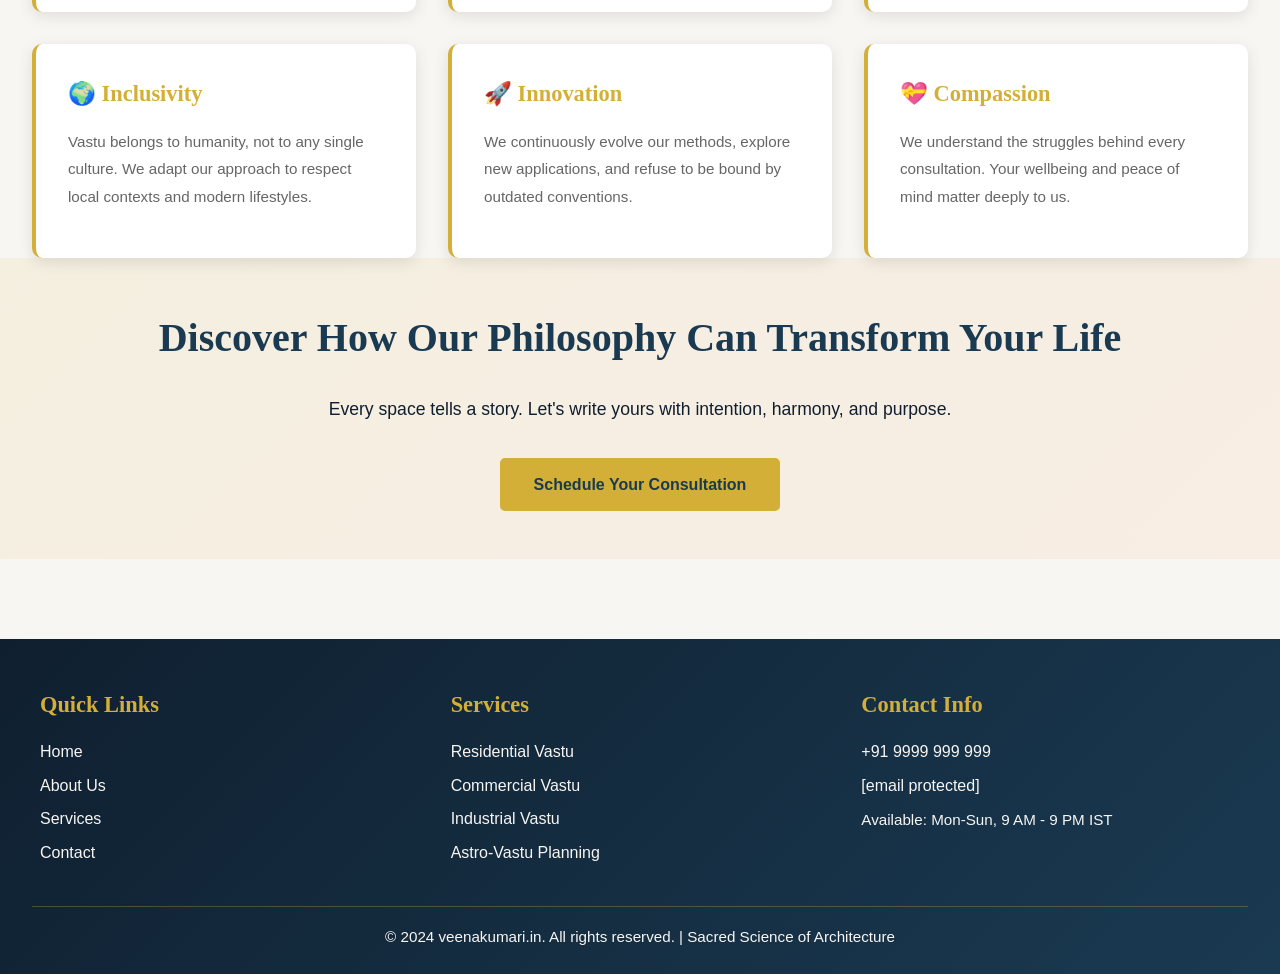
==== commit 275ebb12: "Hero Section - Responsive Image Added!" ====
--- a/about.html
+++ b/about.html
@@ -8,6 +8,7 @@
   <meta name="author" content="Vastu Shastra Consultancy">
   
   <title>About Us - veenakumari.in</title>
+  <link rel="icon" type="image/svg+xml" href="favicon.svg">
   <link rel="stylesheet" href="styles.css">
   <style>
     .codex-section {
--- a/styles.css
+++ b/styles.css
@@ -237,7 +237,7 @@
    ======================================== */
 
 .container {
-  max-width: 1200px;
+  max-width: 1400px;
   margin: 0 auto;
   padding: 0 2rem;
 }
@@ -372,10 +372,10 @@
 
 .grid-4-desktop {
   grid-template-columns: repeat(4, 1fr);
-  gap: 2.5rem;
-}
-
-@media (max-width: 1024px) {
+  gap: 2rem;
+}
+
+@media (max-width: 1200px) {
   .grid-4-desktop {
     grid-template-columns: repeat(2, 1fr);
     gap: 2rem;
@@ -472,24 +472,32 @@
 .hero {
   background: linear-gradient(135deg, var(--color-navy) 0%, var(--color-dark) 100%);
   color: var(--color-white);
-  padding: 6rem 2rem;
-  text-align: center;
-  min-height: 500px;
+  padding: 3rem 2rem;
+  text-align: left;
+  min-height: auto;
   display: flex;
   align-items: center;
   justify-content: center;
 }
 
+.hero-container {
+  display: grid;
+  grid-template-columns: 1fr 1fr;
+  gap: 3rem;
+  align-items: center;
+  max-width: 1400px;
+  margin: 0 auto;
+  width: 100%;
+}
+
+.hero-content {
+  text-align: left;
+}
+
 .hero-icon {
   font-size: 5rem;
   margin-bottom: 2rem;
-  animation: bounce 2s infinite;
   display: inline-block;
-}
-
-@keyframes bounce {
-  0%, 100% { transform: translateY(0); }
-  50% { transform: translateY(-20px); }
 }
 
 .hero-content h1 {
@@ -497,13 +505,27 @@
   margin-bottom: 1.5rem;
   line-height: 1.3;
   animation: slideInDown 0.8s ease;
+  font-size: 2.5rem;
 }
 
 .hero-content p {
   color: var(--color-light);
-  font-size: 1.3rem;
-  margin-bottom: 2rem;
+  font-size: 1rem;
+  margin-bottom: 1.5rem;
   animation: slideInUp 0.8s ease 0.2s both;
+  line-height: 1.8;
+}
+
+.hero-image {
+  animation: slideInRight 0.8s ease 0.3s both;
+}
+
+.hero-image img {
+  width: 100%;
+  height: auto;
+  max-width: 500px;
+  margin: 0 auto;
+  display: block;
 }
 
 @keyframes slideInDown {
@@ -525,6 +547,82 @@
   to {
     opacity: 1;
     transform: translateY(0);
+  }
+}
+
+@keyframes slideInRight {
+  from {
+    opacity: 0;
+    transform: translateX(50px);
+  }
+  to {
+    opacity: 1;
+    transform: translateX(0);
+  }
+}
+
+/* Responsive Hero */
+@media (max-width: 768px) {
+  .hero-container {
+    grid-template-columns: 1fr;
+    gap: 2rem;
+    padding: 0 1rem;
+  }
+
+  .hero {
+    padding: 2rem 1rem;
+  }
+
+  .hero-content {
+    text-align: center;
+  }
+
+  .hero-content h1 {
+    font-size: 1.8rem;
+  }
+
+  .hero-content p {
+    font-size: 0.95rem;
+  }
+
+  .hero-icon {
+    font-size: 3rem;
+    margin-bottom: 1rem;
+  }
+
+  .hero-image {
+    order: -1;
+  }
+
+  .hero-image img {
+    max-width: 300px;
+  }
+}
+
+@media (max-width: 480px) {
+  .hero-container {
+    grid-template-columns: 1fr;
+    gap: 1.5rem;
+  }
+
+  .hero {
+    padding: 1.5rem 1rem;
+  }
+
+  .hero-content h1 {
+    font-size: 1.5rem;
+  }
+
+  .hero-content p {
+    font-size: 0.9rem;
+  }
+
+  .hero-icon {
+    font-size: 2.5rem;
+  }
+
+  .hero-image img {
+    max-width: 250px;
   }
 }
 
@@ -563,11 +661,6 @@
   
   .container {
     padding: 0 1.5rem;
-  }
-  
-  .hero {
-    min-height: 300px;
-    padding: 3rem 1.5rem;
   }
   
   .grid-2, .grid-3, .grid-4 {
@@ -657,3 +750,47 @@
     max-width: 100% !important;
   }
 }
+
+/* ========================================
+   FULL-WIDTH SERVICE GRIDS
+   ======================================== */
+
+/* Single row grid - 6 columns */
+.grid[style*="grid-template-columns: repeat(6"] {
+  display: grid;
+  gap: 2rem;
+}
+
+@media (max-width: 1024px) {
+  .grid[style*="grid-template-columns: repeat(6"] {
+    grid-template-columns: repeat(3, 1fr) !important;
+    gap: 1.5rem;
+  }
+}
+
+@media (max-width: 768px) {
+  .grid[style*="grid-template-columns: repeat(6"] {
+    grid-template-columns: repeat(2, 1fr) !important;
+    gap: 1rem;
+  }
+}
+
+@media (max-width: 480px) {
+  .grid[style*="grid-template-columns: repeat(6"] {
+    grid-template-columns: 1fr !important;
+    gap: 1rem;
+  }
+}
+
+/* Adjust padding wrapper for mobile */
+@media (max-width: 768px) {
+  div[style*="padding: 0 1.5rem"] {
+    padding: 0 1rem !important;
+  }
+}
+
+@media (max-width: 480px) {
+  div[style*="padding: 0 1.5rem"] {
+    padding: 0 0.75rem !important;
+  }
+}
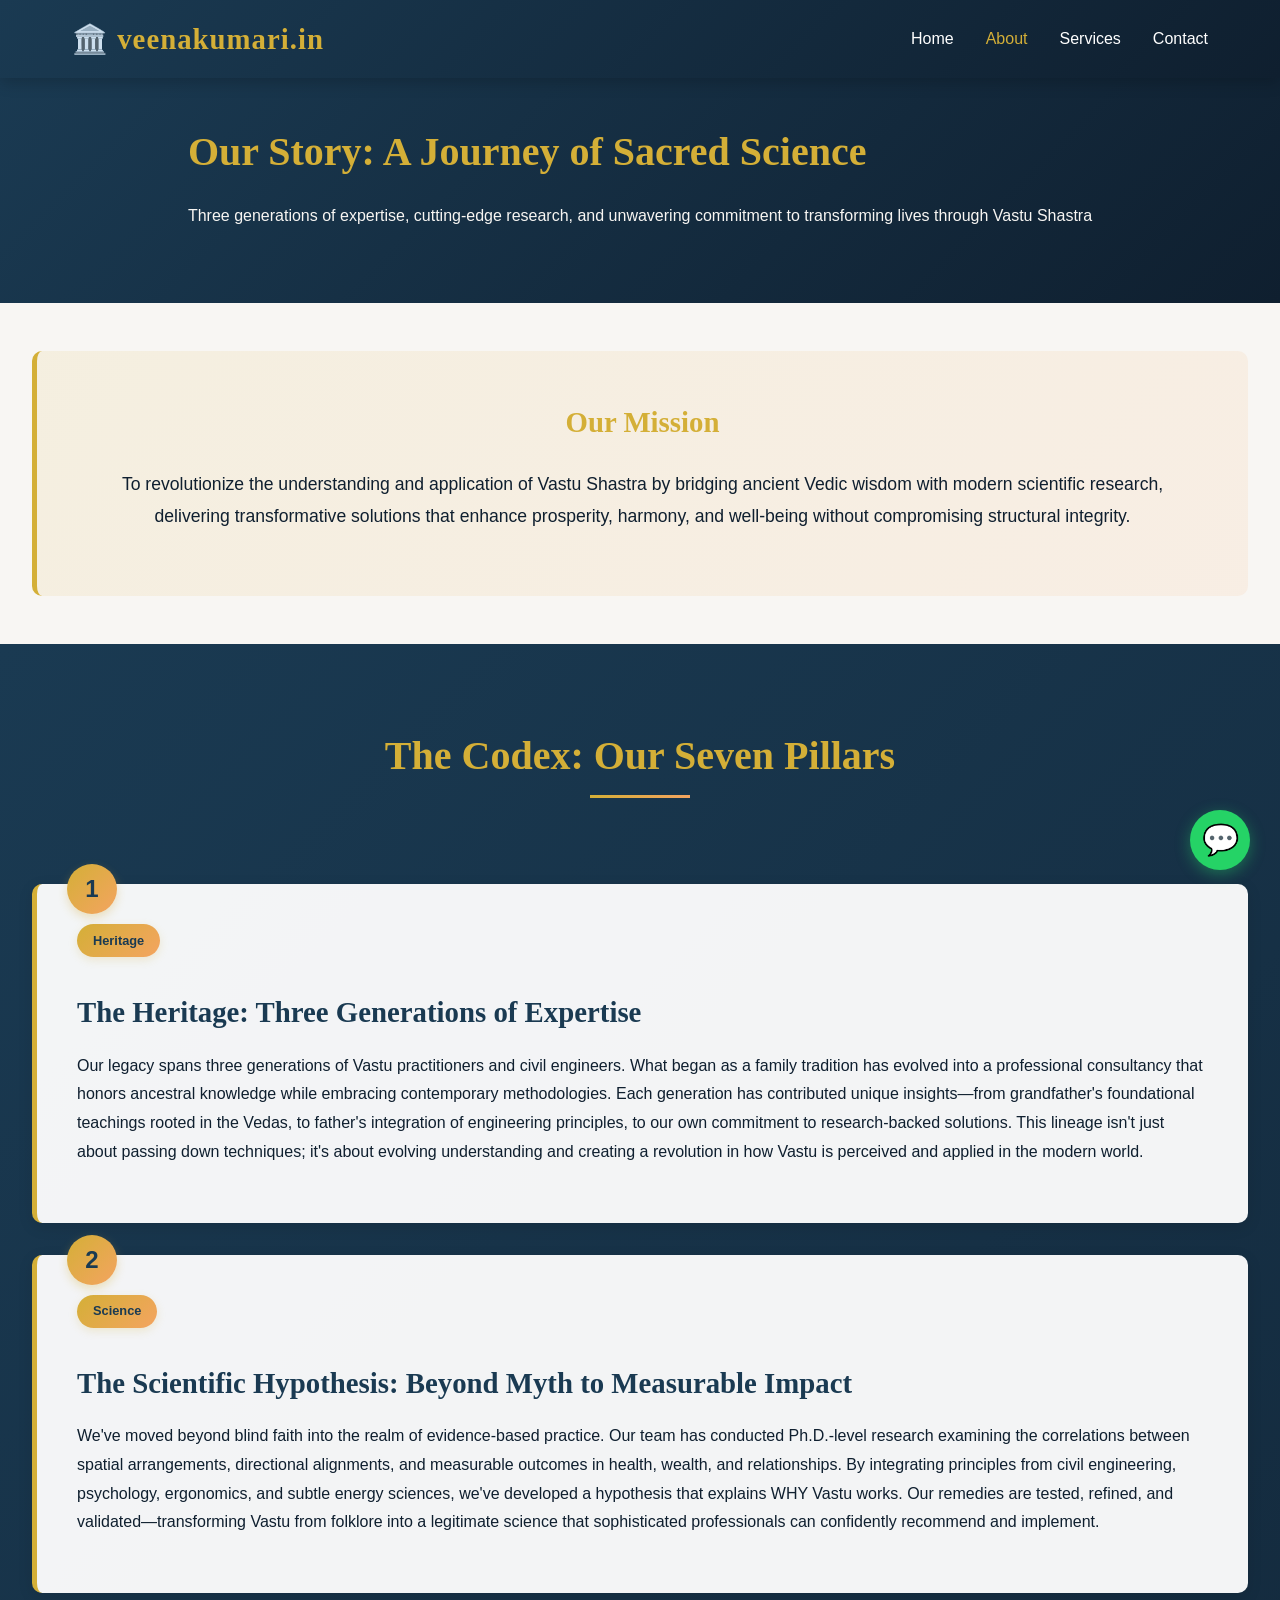
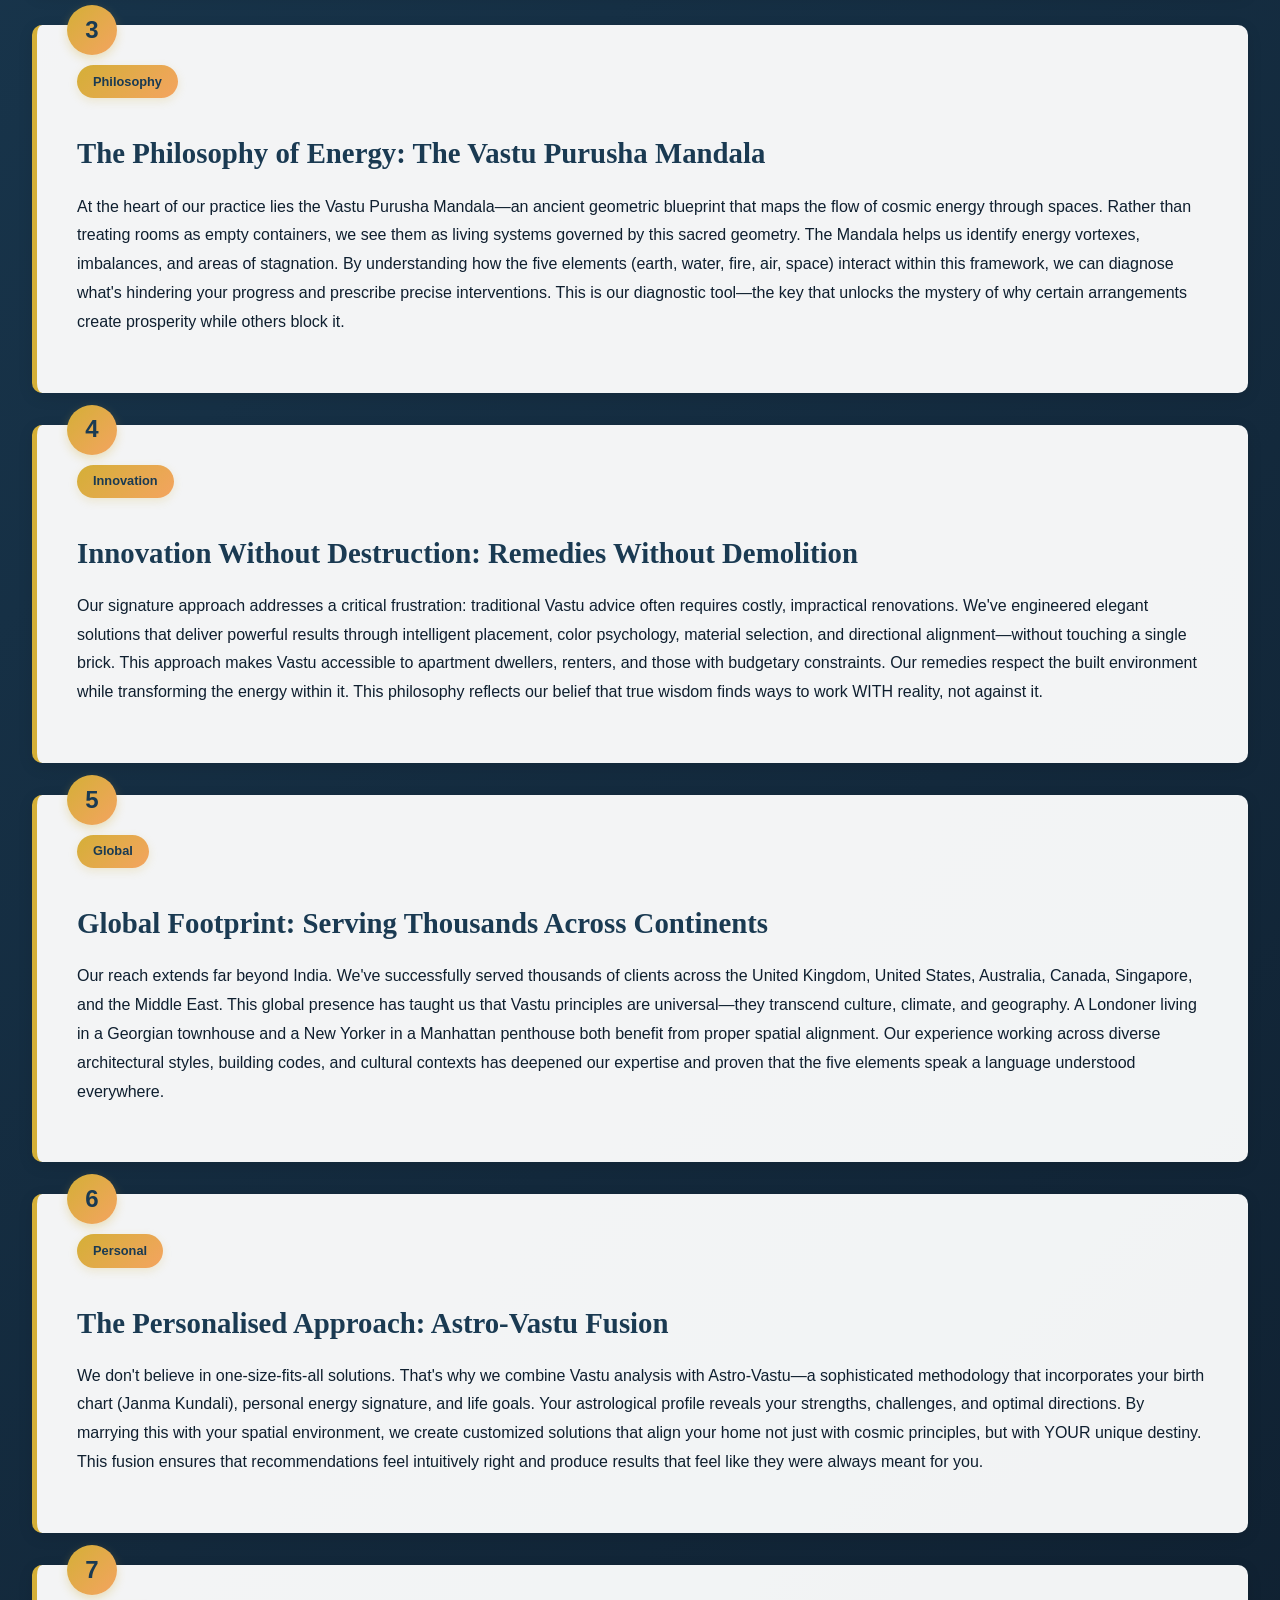
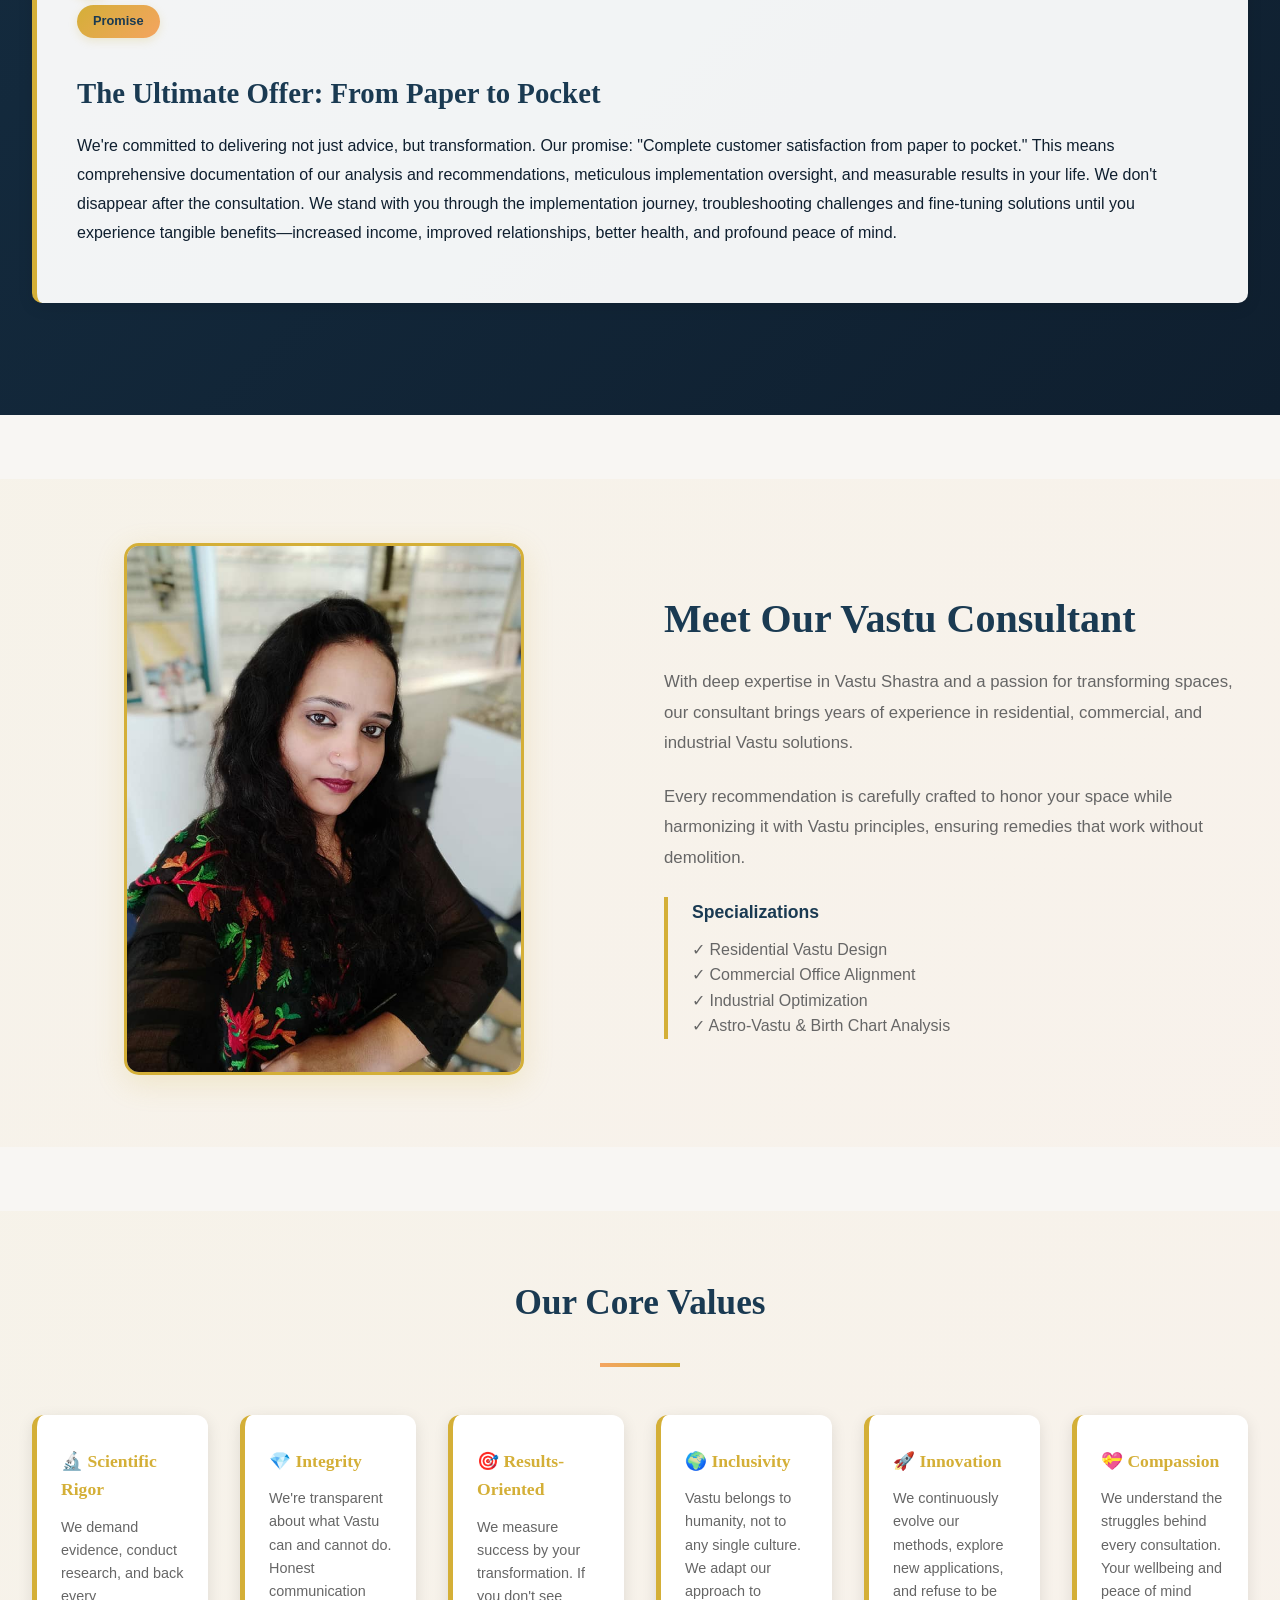
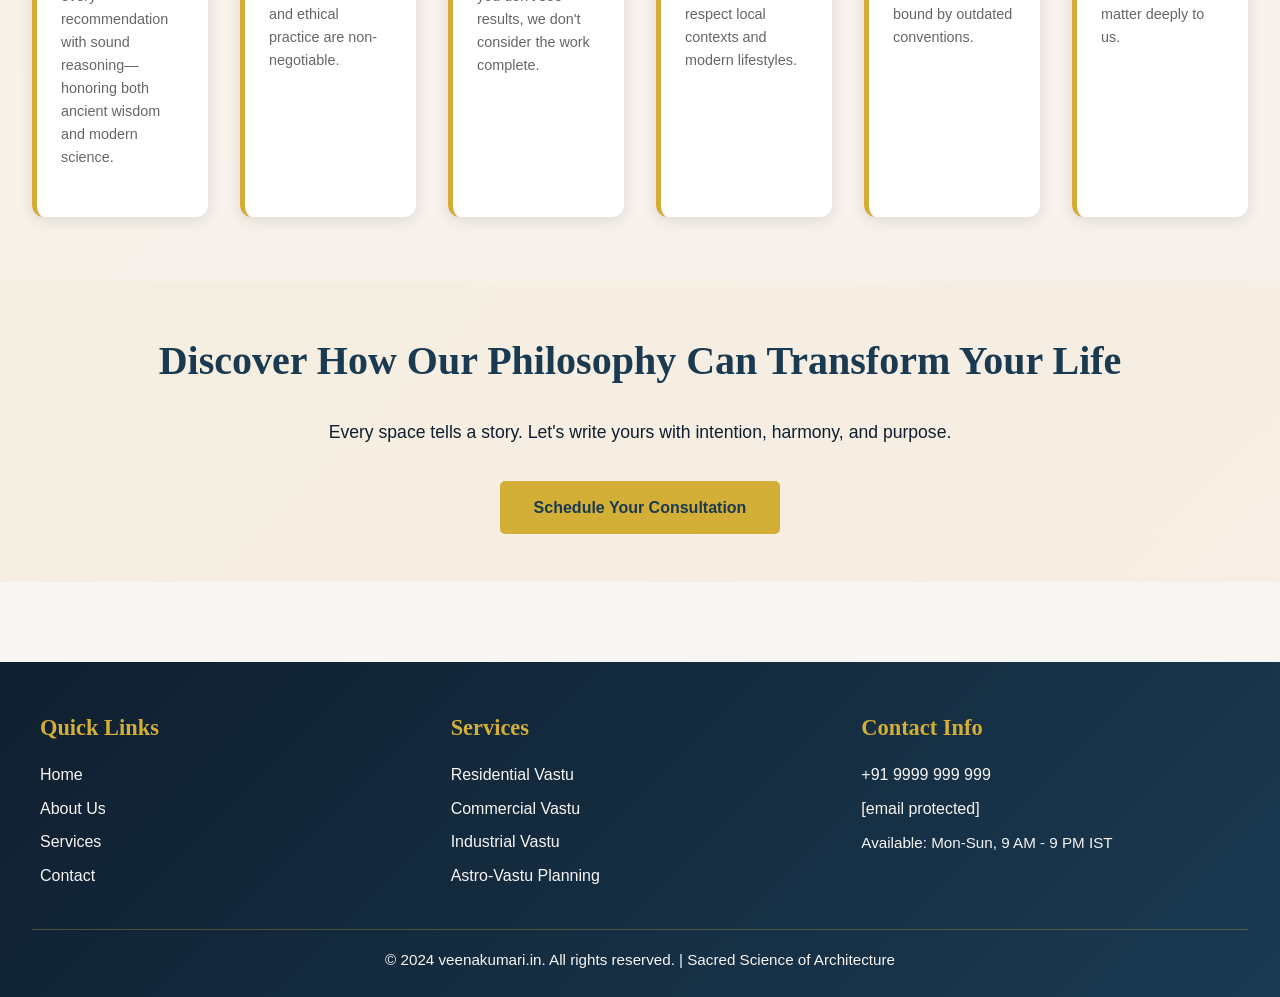
==== commit 87df7004: "professional layout" ====
--- a/about.html
+++ b/about.html
@@ -303,42 +303,51 @@
   </section>
 
   <!-- ========================================
-       VALUES SECTION
-       ======================================== -->
-  <section class="container">
-    <div class="section-title">
-      <h2>Our Core Values</h2>
-    </div>
-
-    <div class="grid grid-3">
-      <div class="card">
-        <h4 style="color: var(--color-gold);">🔬 Scientific Rigor</h4>
-        <p>We demand evidence, conduct research, and back every recommendation with sound reasoning—honoring both ancient wisdom and modern science.</p>
-      </div>
-
-      <div class="card">
-        <h4 style="color: var(--color-gold);">💎 Integrity</h4>
-        <p>We're transparent about what Vastu can and cannot do. Honest communication and ethical practice are non-negotiable.</p>
-      </div>
-
-      <div class="card">
-        <h4 style="color: var(--color-gold);">🎯 Results-Oriented</h4>
-        <p>We measure success by your transformation. If you don't see results, we don't consider the work complete.</p>
-      </div>
-
-      <div class="card">
-        <h4 style="color: var(--color-gold);">🌍 Inclusivity</h4>
-        <p>Vastu belongs to humanity, not to any single culture. We adapt our approach to respect local contexts and modern lifestyles.</p>
-      </div>
-
-      <div class="card">
-        <h4 style="color: var(--color-gold);">🚀 Innovation</h4>
-        <p>We continuously evolve our methods, explore new applications, and refuse to be bound by outdated conventions.</p>
-      </div>
-
-      <div class="card">
-        <h4 style="color: var(--color-gold);">💝 Compassion</h4>
-        <p>We understand the struggles behind every consultation. Your wellbeing and peace of mind matter deeply to us.</p>
+       OUR CORE VALUES SECTION
+       ======================================== -->
+  <section style="background: linear-gradient(135deg, rgba(212, 175, 55, 0.05), rgba(244, 164, 96, 0.05)); padding: 4rem 2rem;">
+    <div style="max-width: 1400px; margin: 0 auto;">
+      <div style="text-align: center; margin-bottom: 3rem;">
+        <h2 style="color: var(--color-navy); display: inline-block; font-size: 2.2rem; margin-bottom: 1rem;">Our Core Values</h2>
+        <div style="width: 80px; height: 4px; background: linear-gradient(90deg, var(--color-saffron) 0%, var(--color-gold) 100%); margin: 1rem auto;"></div>
+      </div>
+
+      <div class="grid" style="grid-template-columns: repeat(6, 1fr); gap: 2rem;">
+        <!-- Value 1 -->
+        <div class="value-card">
+          <h4 style="color: var(--color-gold); margin-bottom: 0.75rem;">🔬 Scientific Rigor</h4>
+          <p>We demand evidence, conduct research, and back every recommendation with sound reasoning—honoring both ancient wisdom and modern science.</p>
+        </div>
+
+        <!-- Value 2 -->
+        <div class="value-card">
+          <h4 style="color: var(--color-gold); margin-bottom: 0.75rem;">💎 Integrity</h4>
+          <p>We're transparent about what Vastu can and cannot do. Honest communication and ethical practice are non-negotiable.</p>
+        </div>
+
+        <!-- Value 3 -->
+        <div class="value-card">
+          <h4 style="color: var(--color-gold); margin-bottom: 0.75rem;">🎯 Results-Oriented</h4>
+          <p>We measure success by your transformation. If you don't see results, we don't consider the work complete.</p>
+        </div>
+
+        <!-- Value 4 -->
+        <div class="value-card">
+          <h4 style="color: var(--color-gold); margin-bottom: 0.75rem;">🌍 Inclusivity</h4>
+          <p>Vastu belongs to humanity, not to any single culture. We adapt our approach to respect local contexts and modern lifestyles.</p>
+        </div>
+
+        <!-- Value 5 -->
+        <div class="value-card">
+          <h4 style="color: var(--color-gold); margin-bottom: 0.75rem;">🚀 Innovation</h4>
+          <p>We continuously evolve our methods, explore new applications, and refuse to be bound by outdated conventions.</p>
+        </div>
+
+        <!-- Value 6 -->
+        <div class="value-card">
+          <h4 style="color: var(--color-gold); margin-bottom: 0.75rem;">💝 Compassion</h4>
+          <p>We understand the struggles behind every consultation. Your wellbeing and peace of mind matter deeply to us.</p>
+        </div>
       </div>
     </div>
   </section>
--- a/styles.css
+++ b/styles.css
@@ -344,6 +344,292 @@
   margin-bottom: 1rem;
 }
 
+.card h4 {
+  color: var(--color-navy);
+  margin-bottom: 0.5rem;
+}
+
+/* Benefit Cards - Single Row */
+.benefit-card {
+  background: white;
+  border-radius: 12px;
+  padding: 2rem 1.5rem;
+  box-shadow: 0 4px 15px rgba(0, 0, 0, 0.1);
+  border-left: 5px solid var(--color-gold);
+  transition: all 0.3s ease;
+  display: flex;
+  flex-direction: column;
+  justify-content: flex-start;
+  min-height: 280px;
+}
+
+.benefit-card:hover {
+  transform: translateY(-8px);
+  box-shadow: 0 8px 30px rgba(0, 0, 0, 0.15);
+  border-left-color: var(--color-saffron);
+}
+
+.benefit-card h4 {
+  color: var(--color-navy);
+  font-size: 1.1rem;
+  margin-bottom: 0.75rem;
+}
+
+.benefit-card p {
+  color: #666;
+  font-size: 0.9rem;
+  line-height: 1.6;
+  flex-grow: 1;
+}
+
+/* Value Cards - Single Row */
+.value-card {
+  background: white;
+  border-radius: 12px;
+  padding: 2rem 1.5rem;
+  box-shadow: 0 4px 15px rgba(0, 0, 0, 0.1);
+  border-left: 5px solid var(--color-gold);
+  transition: all 0.3s ease;
+  display: flex;
+  flex-direction: column;
+  justify-content: flex-start;
+  min-height: 280px;
+}
+
+.value-card:hover {
+  transform: translateY(-8px);
+  box-shadow: 0 8px 30px rgba(0, 0, 0, 0.15);
+  border-left-color: var(--color-saffron);
+}
+
+.value-card h4 {
+  color: var(--color-navy);
+  font-size: 1.1rem;
+  margin-bottom: 0.75rem;
+}
+
+.value-card p {
+  color: #666;
+  font-size: 0.9rem;
+  line-height: 1.6;
+  flex-grow: 1;
+}
+
+/* Responsive value cards */
+@media (max-width: 1400px) {
+  .value-card {
+    min-height: 260px;
+  }
+}
+
+@media (max-width: 1024px) {
+  .value-card {
+    padding: 1.5rem 1.25rem;
+    min-height: 240px;
+  }
+
+  .value-card h4 {
+    font-size: 1rem;
+  }
+
+  .value-card p {
+    font-size: 0.85rem;
+  }
+}
+
+@media (max-width: 768px) {
+  .grid[style*="grid-template-columns: repeat(6"] {
+    grid-template-columns: repeat(3, 1fr) !important;
+    gap: 1.5rem;
+  }
+
+  .value-card {
+    padding: 1.5rem 1rem;
+    min-height: 220px;
+  }
+}
+
+@media (max-width: 480px) {
+  .grid[style*="grid-template-columns: repeat(6"] {
+    grid-template-columns: repeat(2, 1fr) !important;
+    gap: 1rem;
+  }
+
+  .value-card {
+    padding: 1.25rem 1rem;
+    min-height: 200px;
+  }
+
+  .value-card h4 {
+    font-size: 0.95rem;
+  }
+
+  .value-card p {
+    font-size: 0.8rem;
+  }
+}
+
+/* Contact Cards - Single Row */
+.contact-card {
+  background: white;
+  border-radius: 12px;
+  padding: 2rem 1.5rem;
+  box-shadow: 0 4px 15px rgba(0, 0, 0, 0.1);
+  border-top: 5px solid var(--color-gold);
+  transition: all 0.3s ease;
+  display: flex;
+  flex-direction: column;
+  justify-content: flex-start;
+  min-height: 300px;
+}
+
+.contact-card:hover {
+  transform: translateY(-8px);
+  box-shadow: 0 8px 30px rgba(0, 0, 0, 0.15);
+  border-top-color: var(--color-saffron);
+}
+
+.contact-icon {
+  font-size: 2.5rem;
+  margin-bottom: 1rem;
+  display: inline-block;
+}
+
+.contact-card h4 {
+  color: var(--color-navy);
+  font-size: 1.1rem;
+  margin-bottom: 0.75rem;
+}
+
+.contact-card p {
+  color: #666;
+  font-size: 0.9rem;
+  line-height: 1.6;
+  flex-grow: 1;
+  margin-bottom: 1.5rem;
+}
+
+.contact-card .btn {
+  align-self: flex-start;
+  margin-top: auto;
+}
+
+/* Responsive contact cards */
+@media (max-width: 1400px) {
+  .contact-card {
+    min-height: 280px;
+  }
+}
+
+@media (max-width: 1024px) {
+  .contact-card {
+    padding: 1.5rem 1.25rem;
+    min-height: 260px;
+  }
+
+  .contact-card h4 {
+    font-size: 1rem;
+  }
+
+  .contact-card p {
+    font-size: 0.85rem;
+  }
+
+  .contact-icon {
+    font-size: 2.2rem;
+  }
+}
+
+@media (max-width: 768px) {
+  .grid[style*="grid-template-columns: repeat(6"] {
+    grid-template-columns: repeat(3, 1fr) !important;
+    gap: 1.5rem;
+  }
+
+  .contact-card {
+    padding: 1.5rem 1rem;
+    min-height: 240px;
+  }
+}
+
+@media (max-width: 480px) {
+  .grid[style*="grid-template-columns: repeat(6"] {
+    grid-template-columns: repeat(2, 1fr) !important;
+    gap: 1rem;
+  }
+
+  .contact-card {
+    padding: 1.25rem 1rem;
+    min-height: 220px;
+  }
+
+  .contact-card h4 {
+    font-size: 0.95rem;
+  }
+
+  .contact-card p {
+    font-size: 0.8rem;
+  }
+
+  .contact-icon {
+    font-size: 2rem;
+  }
+}
+
+/* Responsive benefit cards */
+@media (max-width: 1400px) {
+  .benefit-card {
+    min-height: 260px;
+  }
+}
+
+@media (max-width: 1024px) {
+  .benefit-card {
+    padding: 1.5rem 1.25rem;
+    min-height: 240px;
+  }
+
+  .benefit-card h4 {
+    font-size: 1rem;
+  }
+
+  .benefit-card p {
+    font-size: 0.85rem;
+  }
+}
+
+@media (max-width: 768px) {
+  .grid[style*="grid-template-columns: repeat(6"] {
+    grid-template-columns: repeat(3, 1fr) !important;
+    gap: 1.5rem;
+  }
+
+  .benefit-card {
+    padding: 1.5rem 1rem;
+    min-height: 220px;
+  }
+}
+
+@media (max-width: 480px) {
+  .grid[style*="grid-template-columns: repeat(6"] {
+    grid-template-columns: repeat(2, 1fr) !important;
+    gap: 1rem;
+  }
+
+  .benefit-card {
+    padding: 1.25rem 1rem;
+    min-height: 200px;
+  }
+
+  .benefit-card h4 {
+    font-size: 0.95rem;
+  }
+
+  .benefit-card p {
+    font-size: 0.8rem;
+  }
+}
+
 .card p {
   color: #666;
   font-size: 0.95rem;
@@ -466,6 +752,86 @@
 }
 
 /* ========================================
+   TOP CONTACT BAR
+   ======================================== */
+
+.contact-bar {
+  background: var(--color-white);
+  border-bottom: 1px solid #e0e0e0;
+  padding: 1rem 2rem;
+  position: sticky;
+  top: 0;
+  z-index: 999;
+  box-shadow: 0 2px 5px rgba(0, 0, 0, 0.05);
+}
+
+.contact-bar-content {
+  display: flex;
+  justify-content: space-between;
+  align-items: center;
+  max-width: 1400px;
+  margin: 0 auto;
+  flex-wrap: wrap;
+  gap: 2rem;
+}
+
+.contact-left {
+  display: flex;
+  gap: 2.5rem;
+  flex-wrap: wrap;
+}
+
+.contact-item {
+  display: flex;
+  align-items: center;
+  color: var(--color-navy);
+  font-size: 0.95rem;
+  font-weight: 500;
+}
+
+.contact-icon {
+  margin-right: 0.5rem;
+  font-size: 1.1rem;
+}
+
+.contact-link {
+  color: var(--color-gold);
+  text-decoration: none;
+  font-weight: 600;
+  font-size: 0.95rem;
+  transition: color 0.3s ease;
+}
+
+.contact-link:hover {
+  color: var(--color-saffron);
+}
+
+@media (max-width: 768px) {
+  .contact-bar {
+    padding: 0.75rem 1rem;
+  }
+
+  .contact-bar-content {
+    flex-direction: column;
+    gap: 1rem;
+  }
+
+  .contact-left {
+    width: 100%;
+    gap: 1.5rem;
+    justify-content: center;
+  }
+
+  .contact-item {
+    font-size: 0.85rem;
+  }
+
+  .contact-link {
+    font-size: 0.85rem;
+  }
+}
+
+/* ========================================
    HERO SECTION
    ======================================== */
 
@@ -794,3 +1160,331 @@
     padding: 0 0.75rem !important;
   }
 }
+
+/* ========================================
+   HERO REDESIGNED - NEW LAYOUT
+   ======================================== */
+
+.hero-redesigned {
+  background: linear-gradient(135deg, var(--color-navy) 0%, var(--color-dark) 100%);
+  background-attachment: fixed;
+  color: var(--color-white);
+  padding: 4rem 2rem;
+  position: relative;
+  overflow: hidden;
+}
+
+.hero-redesigned::before {
+  content: '';
+  position: absolute;
+  top: 0;
+  left: 0;
+  right: 0;
+  bottom: 0;
+  background-image: 
+    /* Multiple star layers for depth */
+    radial-gradient(1px 1px at 20px 30px, rgba(255,255,255,0.8), transparent),
+    radial-gradient(1px 1px at 60px 70px, rgba(255,255,255,0.9), transparent),
+    radial-gradient(0.5px 0.5px at 50px 50px, rgba(255,255,255,0.7), transparent),
+    radial-gradient(1px 1px at 130px 80px, rgba(255,255,255,0.8), transparent),
+    radial-gradient(0.5px 0.5px at 90px 10px, rgba(255,255,255,0.6), transparent),
+    radial-gradient(1px 1px at 10px 90px, rgba(255,255,255,0.8), transparent),
+    radial-gradient(0.5px 0.5px at 130px 130px, rgba(255,255,255,0.7), transparent),
+    radial-gradient(1px 1px at 70px 40px, rgba(255,255,255,0.9), transparent),
+    radial-gradient(0.5px 0.5px at 100px 100px, rgba(255,255,255,0.6), transparent),
+    radial-gradient(1px 1px at 30px 110px, rgba(255,255,255,0.8), transparent);
+  background-repeat: repeat;
+  background-size: 150px 150px;
+  opacity: 0.6;
+  pointer-events: none;
+  animation: twinkle 3s ease-in-out infinite;
+}
+
+@keyframes twinkle {
+  0%, 100% { opacity: 0.6; }
+  50% { opacity: 0.8; }
+}
+
+.hero-wrapper {
+  display: grid;
+  grid-template-columns: 1fr 1fr;
+  gap: 3rem;
+  align-items: center;
+  max-width: 1400px;
+  margin: 0 auto;
+  position: relative;
+  z-index: 1;
+}
+
+.hero-left {
+  padding: 2rem;
+}
+
+.hero-left h1 {
+  font-size: 2.8rem;
+  color: var(--color-white);
+  margin-bottom: 1rem;
+  line-height: 1.2;
+  animation: slideInDown 0.8s ease;
+}
+
+.hero-subtitle {
+  font-size: 1.3rem;
+  color: var(--color-saffron);
+  font-weight: 600;
+  margin-bottom: 1rem;
+  animation: slideInUp 0.8s ease 0.1s both;
+}
+
+.hero-services {
+  font-size: 1.1rem;
+  color: var(--color-light);
+  margin-bottom: 3rem;
+  animation: slideInUp 0.8s ease 0.2s both;
+}
+
+.hero-services strong {
+  color: var(--color-gold);
+  font-weight: 600;
+}
+
+.consultant-showcase {
+  display: flex;
+  align-items: center;
+  gap: 2rem;
+  margin-top: 3rem;
+  animation: slideInLeft 0.8s ease 0.3s both;
+}
+
+.consultant-circular {
+  width: 200px;
+  height: 200px;
+  border-radius: 50%;
+  object-fit: cover;
+  border: 5px solid var(--color-gold);
+  box-shadow: 0 10px 40px rgba(212, 175, 55, 0.5), 
+              0 0 0 2px rgba(212, 175, 55, 0.2);
+  flex-shrink: 0;
+  transition: transform 0.3s ease, box-shadow 0.3s ease;
+  position: relative;
+}
+
+.consultant-circular:hover {
+  transform: scale(1.05);
+  box-shadow: 0 15px 50px rgba(212, 175, 55, 0.7), 
+              0 0 0 2px rgba(212, 175, 55, 0.3);
+}
+
+.consultant-info h3 {
+  font-size: 1.4rem;
+  color: var(--color-white);
+  margin-bottom: 0.5rem;
+}
+
+.consultant-info p {
+  font-size: 0.95rem;
+  color: var(--color-light);
+  line-height: 1.6;
+}
+
+.hero-right {
+  padding: 2rem;
+}
+
+.appointment-box {
+  background: var(--color-white);
+  color: var(--color-navy);
+  padding: 3rem;
+  border-radius: 10px;
+  box-shadow: 0 10px 40px rgba(0, 0, 0, 0.3);
+  animation: slideInRight 0.8s ease 0.3s both;
+}
+
+.appointment-box h2 {
+  color: var(--color-navy);
+  font-size: 1.8rem;
+  margin-bottom: 0.5rem;
+}
+
+.appointment-box > p {
+  color: #666;
+  font-size: 0.95rem;
+  margin-bottom: 2rem;
+  line-height: 1.6;
+}
+
+.appointment-form {
+  display: flex;
+  flex-direction: column;
+  gap: 1.5rem;
+}
+
+.form-row {
+  display: grid;
+  grid-template-columns: 1fr 1fr;
+  gap: 1rem;
+}
+
+.appointment-form input,
+.appointment-form textarea {
+  padding: 0.9rem 1rem;
+  border: 1px solid #ddd;
+  border-radius: 5px;
+  font-size: 0.95rem;
+  font-family: inherit;
+  transition: border-color 0.3s ease;
+}
+
+.appointment-form input:focus,
+.appointment-form textarea:focus {
+  outline: none;
+  border-color: var(--color-saffron);
+  box-shadow: 0 0 0 3px rgba(244, 164, 96, 0.1);
+}
+
+.appointment-form input::placeholder,
+.appointment-form textarea::placeholder {
+  color: #999;
+}
+
+.btn-appointment {
+  background: linear-gradient(135deg, #ff9900 0%, #ff7700 100%);
+  color: white;
+  padding: 1.1rem 2rem;
+  border: none;
+  border-radius: 5px;
+  font-size: 1.05rem;
+  font-weight: 600;
+  cursor: pointer;
+  transition: transform 0.3s ease, box-shadow 0.3s ease, background 0.3s ease;
+  text-align: center;
+  text-decoration: none;
+  display: inline-block;
+  width: 100%;
+  letter-spacing: 0.5px;
+}
+
+.btn-appointment:hover {
+  transform: translateY(-2px);
+  box-shadow: 0 12px 30px rgba(255, 153, 0, 0.5);
+  background: linear-gradient(135deg, #ffaa11 0%, #ff8811 100%);
+}
+
+@keyframes slideInLeft {
+  from {
+    opacity: 0;
+    transform: translateX(-50px);
+  }
+  to {
+    opacity: 1;
+    transform: translateX(0);
+  }
+}
+
+@keyframes slideInRight {
+  from {
+    opacity: 0;
+    transform: translateX(50px);
+  }
+  to {
+    opacity: 1;
+    transform: translateX(0);
+  }
+}
+
+/* Responsive Hero */
+@media (max-width: 1024px) {
+  .hero-left h1 {
+    font-size: 2.2rem;
+  }
+
+  .consultant-circular {
+    width: 150px;
+    height: 150px;
+  }
+
+  .appointment-box {
+    padding: 2.5rem;
+  }
+}
+
+@media (max-width: 768px) {
+  .hero-redesigned {
+    padding: 2rem 1rem;
+  }
+
+  .hero-wrapper {
+    grid-template-columns: 1fr;
+    gap: 2rem;
+  }
+
+  .hero-left h1 {
+    font-size: 1.8rem;
+  }
+
+  .hero-subtitle {
+    font-size: 1.1rem;
+  }
+
+  .hero-services {
+    font-size: 0.95rem;
+  }
+
+  .consultant-showcase {
+    flex-direction: column;
+    text-align: center;
+    gap: 1.5rem;
+  }
+
+  .consultant-circular {
+    width: 140px;
+    height: 140px;
+  }
+
+  .consultant-info h3 {
+    font-size: 1.2rem;
+  }
+
+  .appointment-box {
+    padding: 2rem;
+  }
+
+  .appointment-box h2 {
+    font-size: 1.5rem;
+  }
+
+  .form-row {
+    grid-template-columns: 1fr;
+  }
+}
+
+@media (max-width: 480px) {
+  .hero-redesigned {
+    padding: 1.5rem 1rem;
+  }
+
+  .hero-left h1 {
+    font-size: 1.4rem;
+  }
+
+  .hero-left {
+    padding: 1rem;
+  }
+
+  .hero-right {
+    padding: 1rem;
+  }
+
+  .appointment-box {
+    padding: 1.5rem;
+  }
+
+  .appointment-box h2 {
+    font-size: 1.3rem;
+  }
+
+  .consultant-circular {
+    width: 120px;
+    height: 120px;
+  }
+}
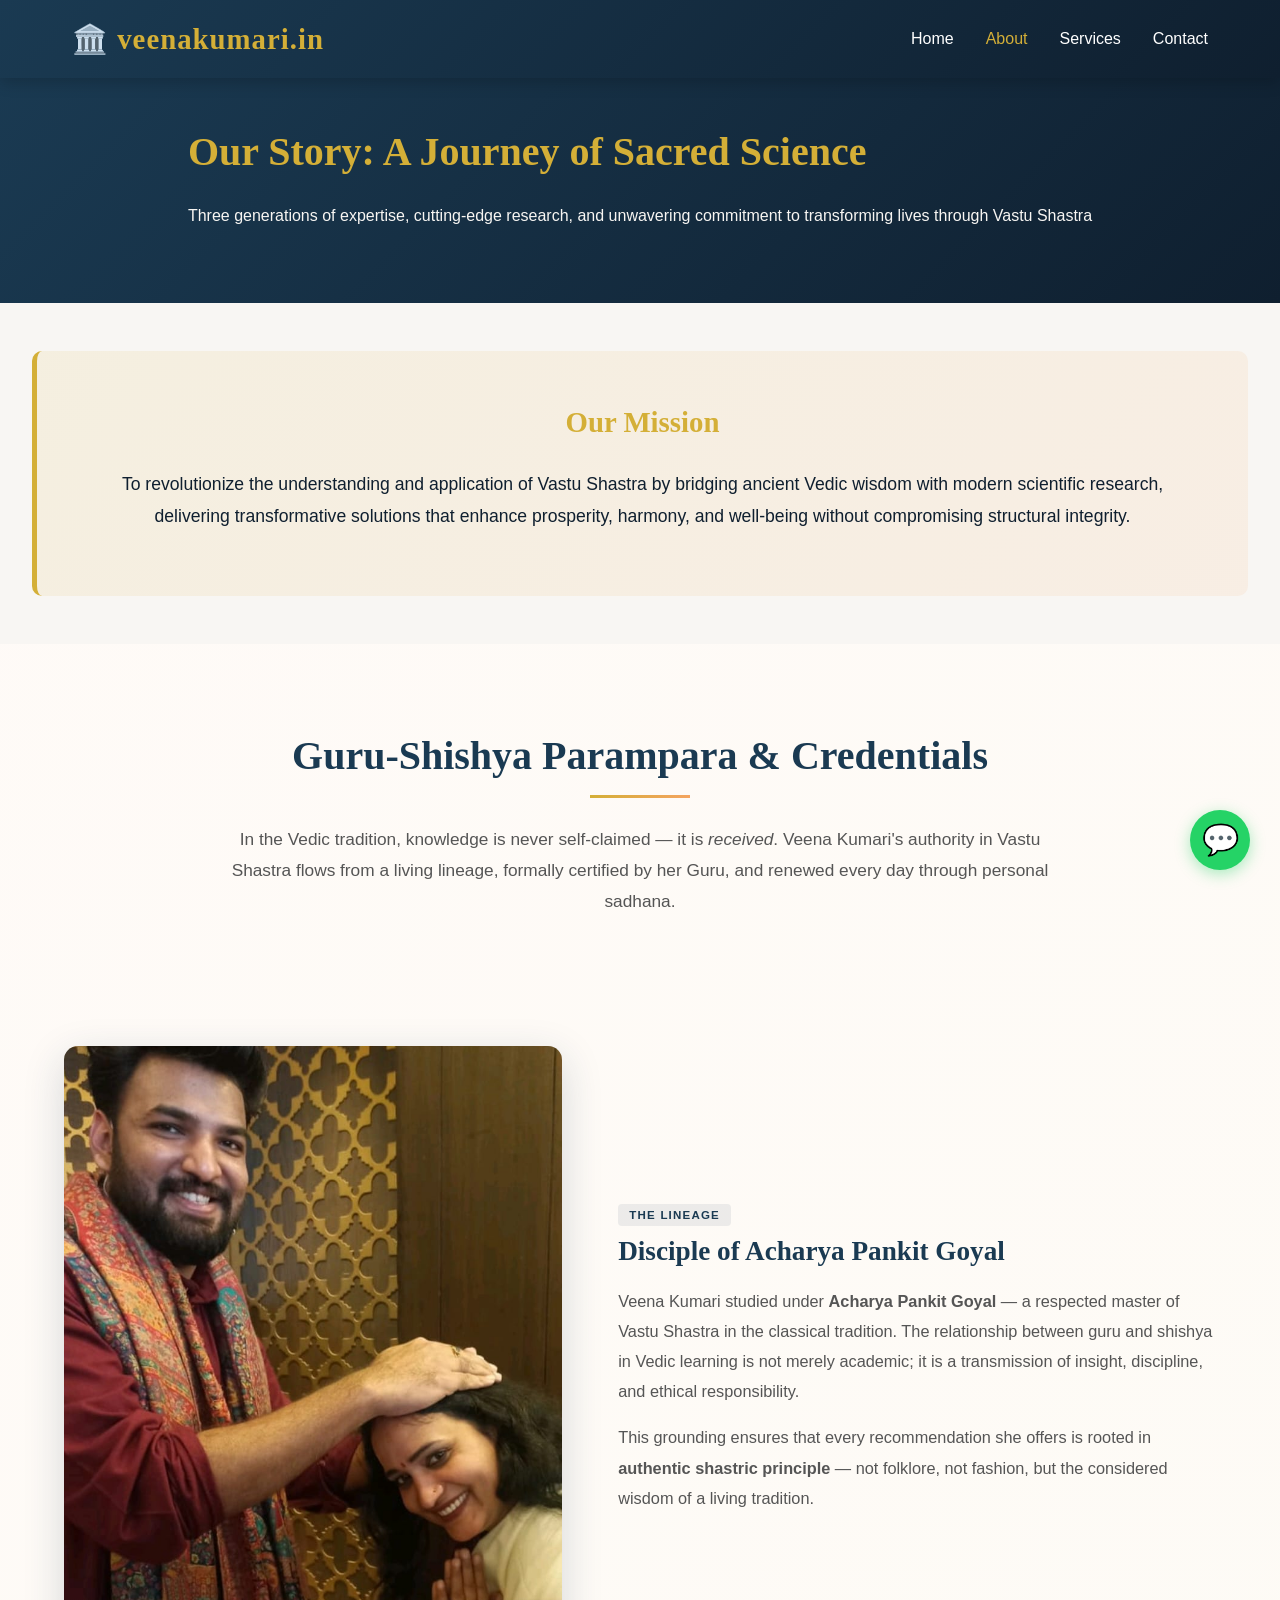
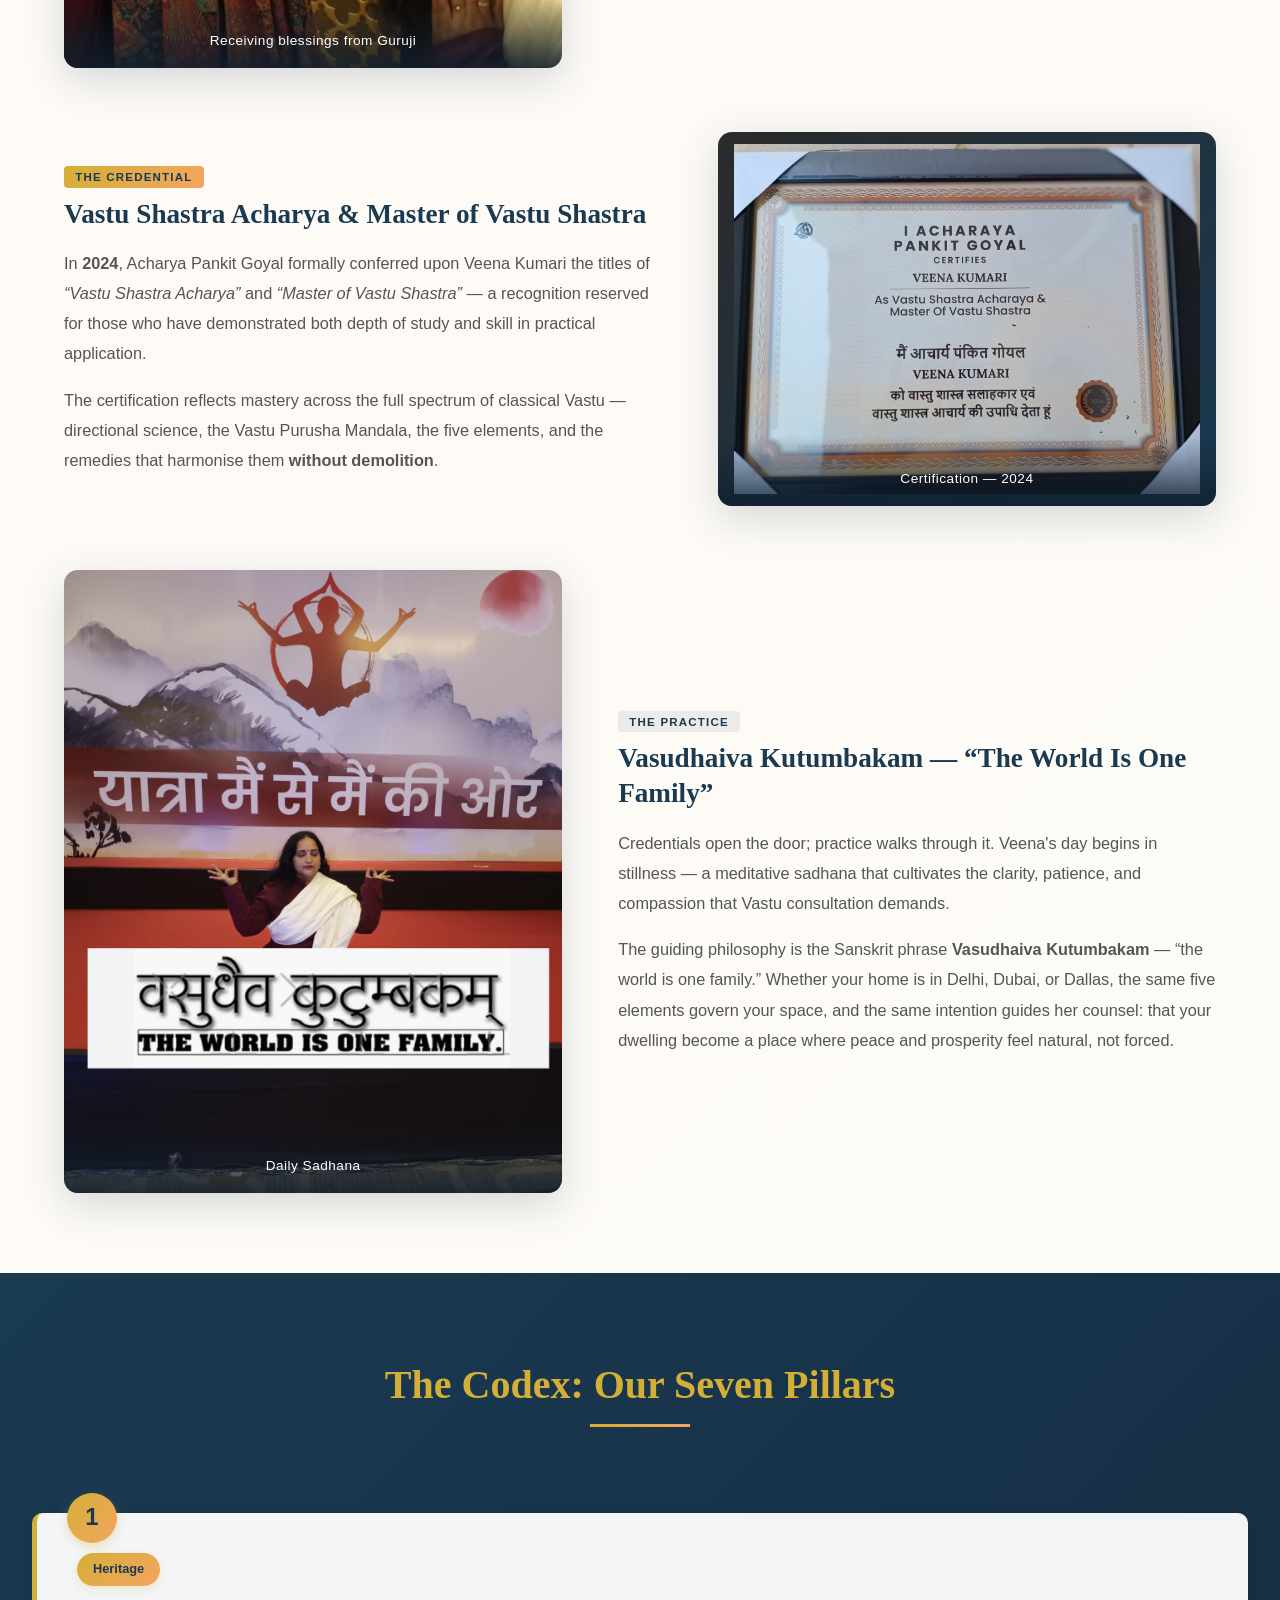
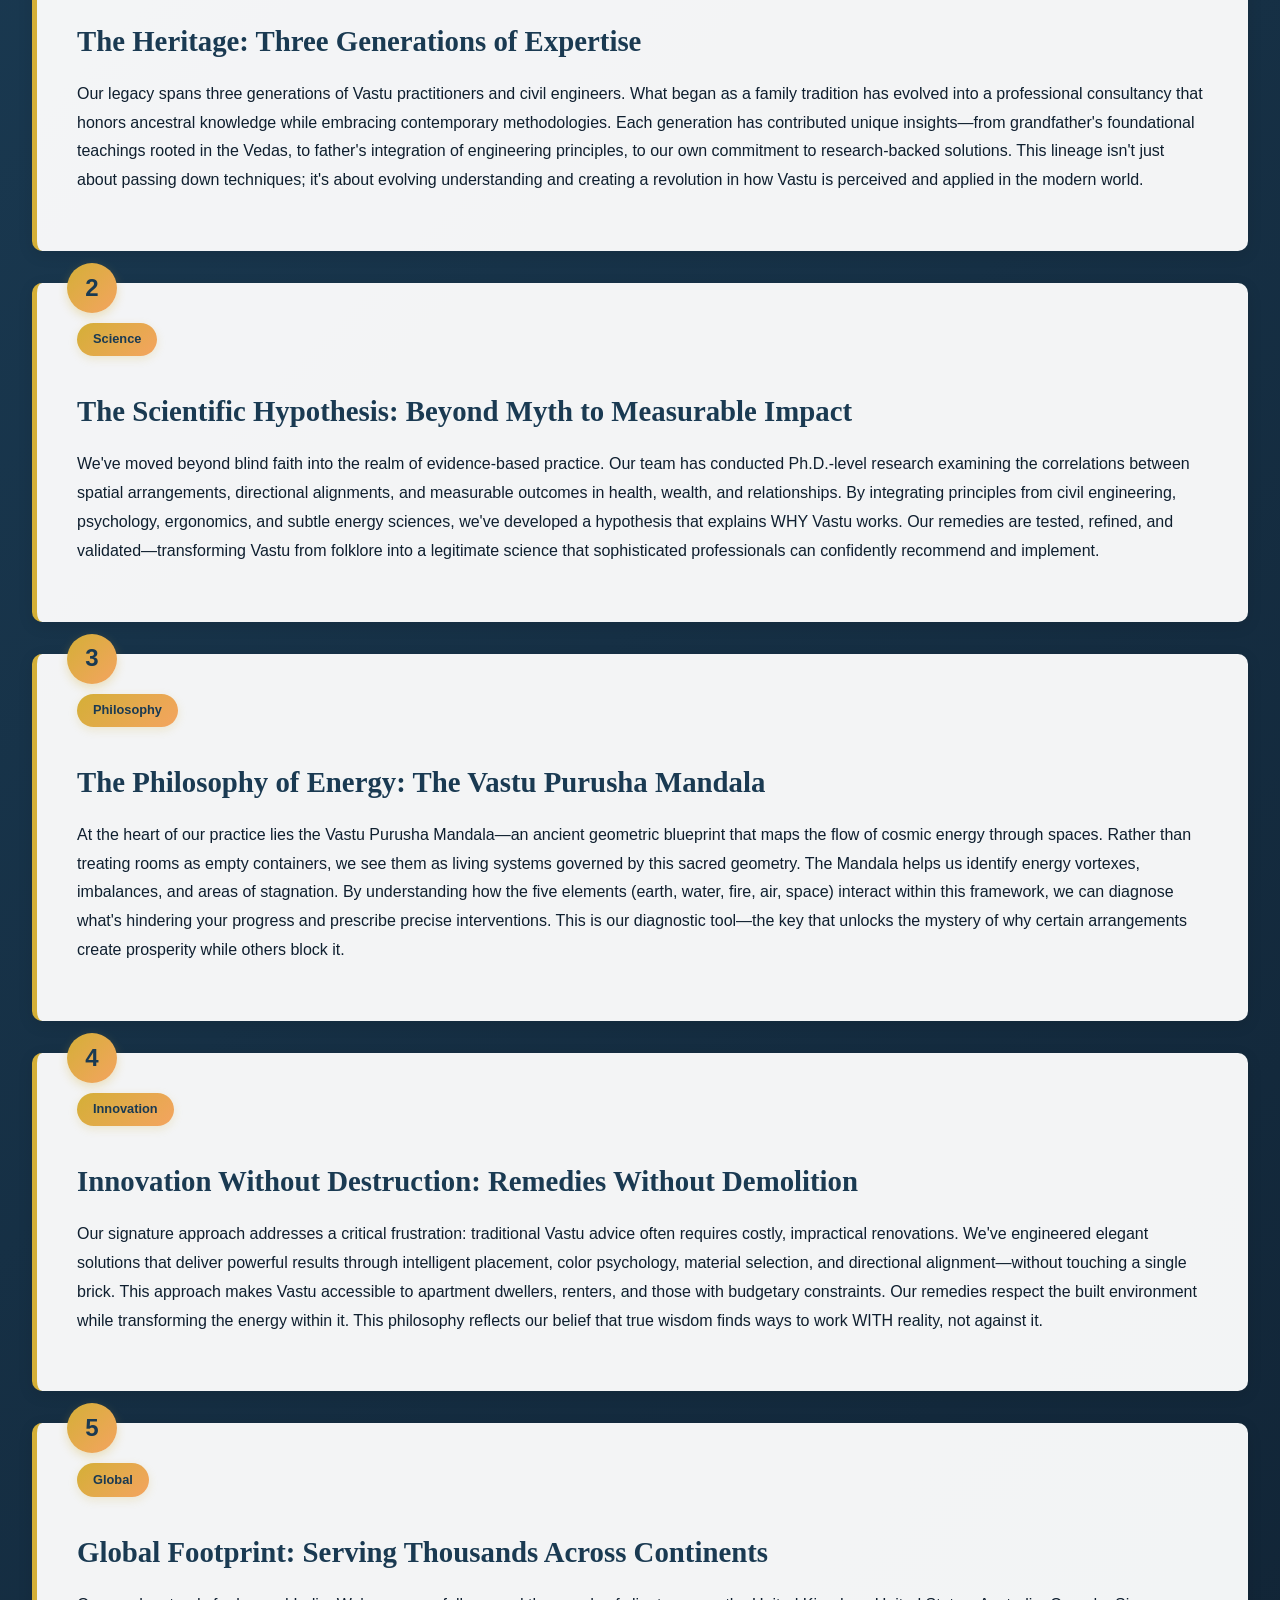
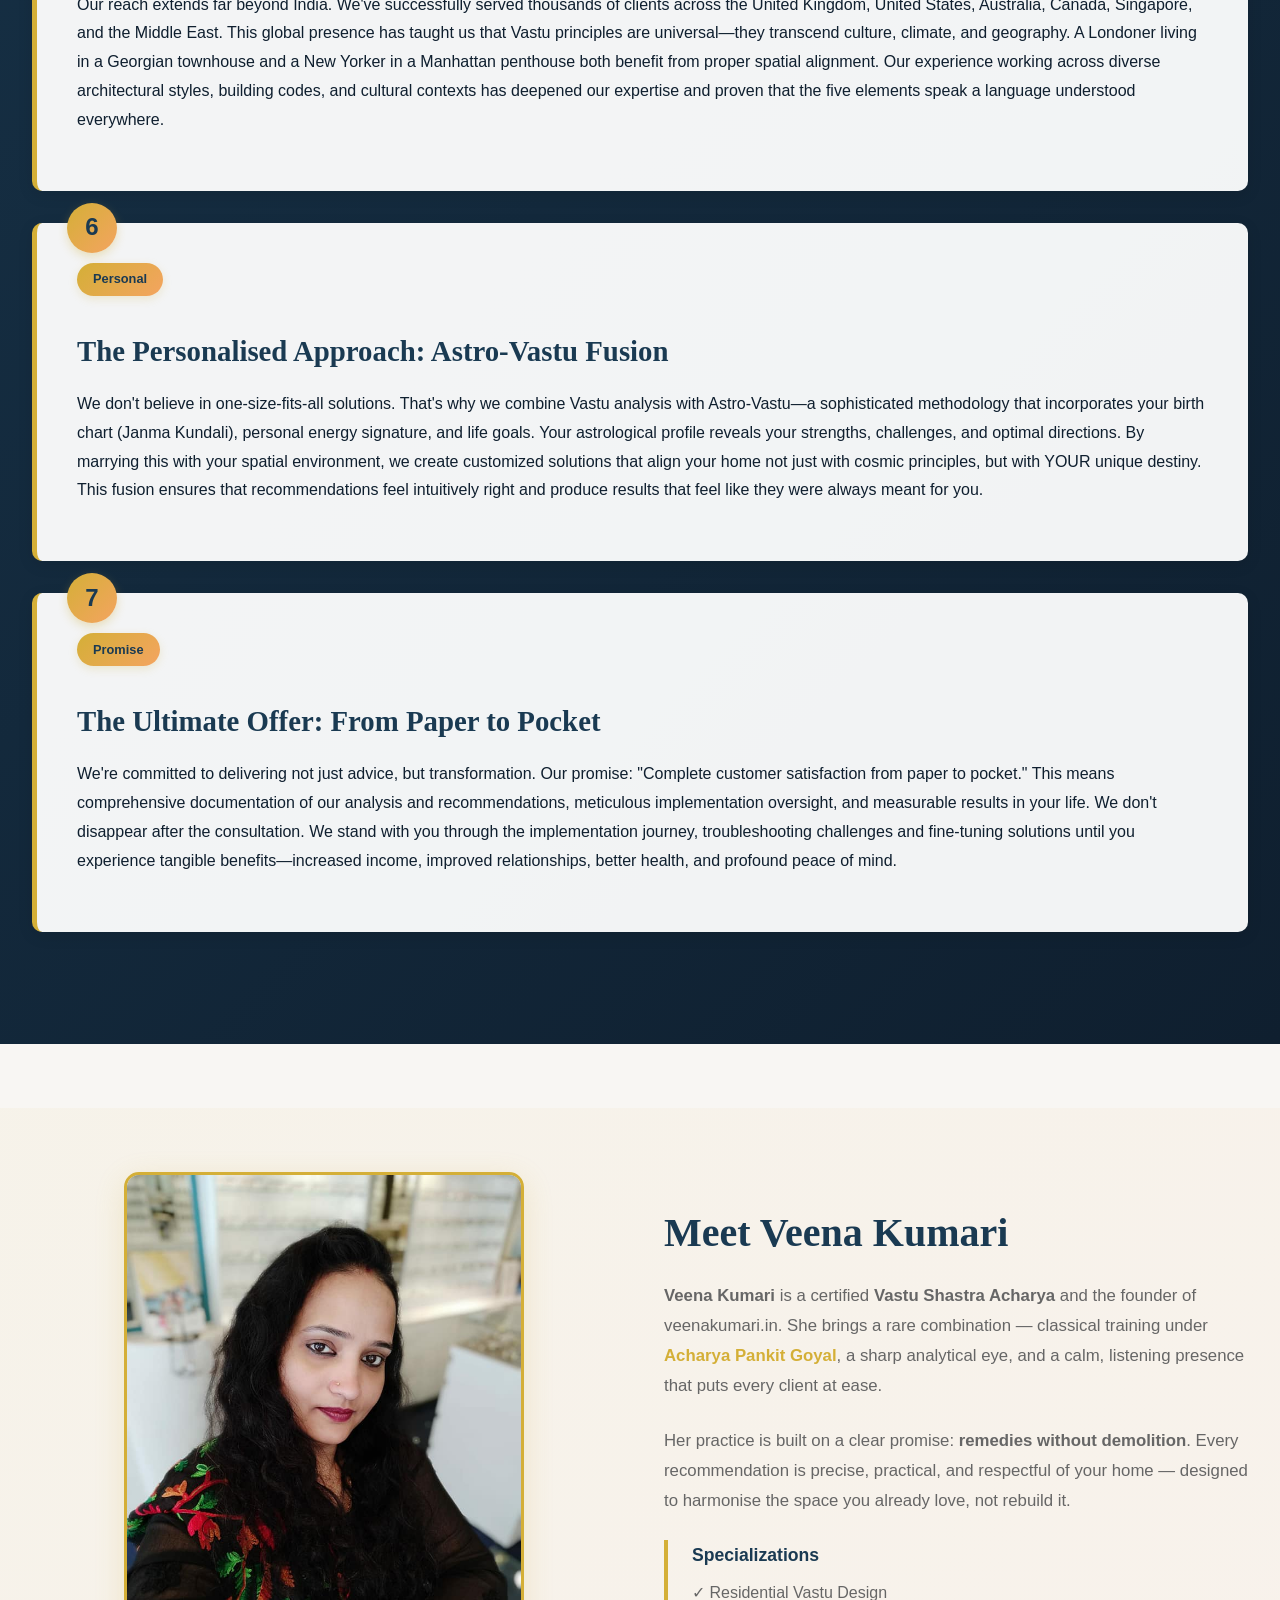
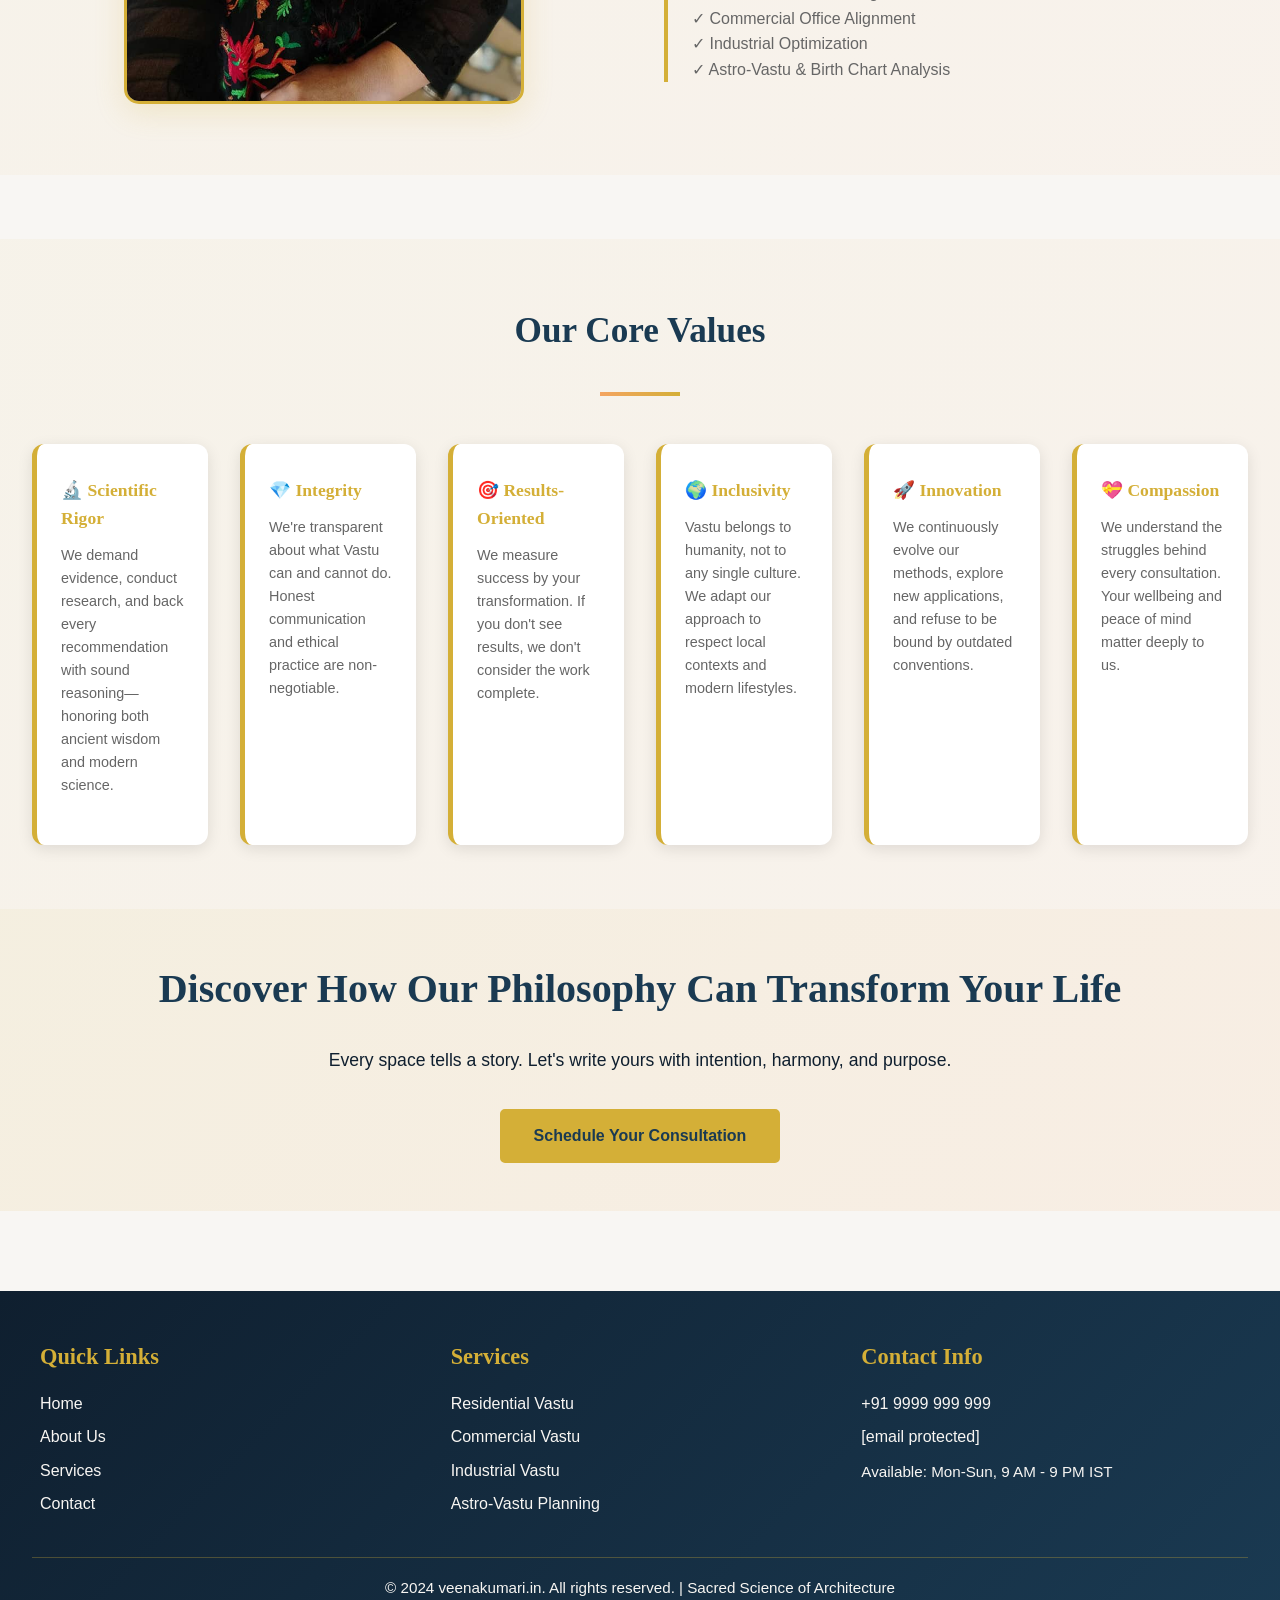
==== commit ab2bb684: "Add Lineage, Credentials & Practice sections with new imagery Introduces three new photos (Guruji bl" ====
--- a/about.html
+++ b/about.html
@@ -161,9 +161,77 @@
     <div class="mission-statement">
       <h3>Our Mission</h3>
       <p>
-        To revolutionize the understanding and application of Vastu Shastra by bridging ancient Vedic wisdom with modern scientific research, 
+        To revolutionize the understanding and application of Vastu Shastra by bridging ancient Vedic wisdom with modern scientific research,
         delivering transformative solutions that enhance prosperity, harmony, and well-being without compromising structural integrity.
       </p>
+    </div>
+  </section>
+
+  <!-- ========================================
+       GURU-SHISHYA PARAMPARA & CREDENTIALS
+       ======================================== -->
+  <section class="parampara-section" id="credentials">
+    <div class="container">
+      <div class="section-title">
+        <h2>Guru-Shishya Parampara &amp; Credentials</h2>
+        <p class="parampara-intro">
+          In the Vedic tradition, knowledge is never self-claimed — it is <em>received</em>. Veena Kumari's authority in Vastu Shastra flows from a living lineage, formally certified by her Guru, and renewed every day through personal sadhana.
+        </p>
+      </div>
+
+      <!-- Block 1: Image left, text right - Guruji blessing -->
+      <div class="parampara-block">
+        <figure class="parampara-figure">
+          <img src="veena_with_guruji.jpeg" alt="Veena Kumari receiving blessings from Acharya Pankit Goyal" loading="lazy">
+          <figcaption>Receiving blessings from Guruji</figcaption>
+        </figure>
+        <div class="parampara-text">
+          <span class="lineage-tag">The Lineage</span>
+          <h3>Disciple of Acharya Pankit Goyal</h3>
+          <p>
+            Veena Kumari studied under <strong>Acharya Pankit Goyal</strong> — a respected master of Vastu Shastra in the classical tradition. The relationship between guru and shishya in Vedic learning is not merely academic; it is a transmission of insight, discipline, and ethical responsibility.
+          </p>
+          <p>
+            This grounding ensures that every recommendation she offers is rooted in <strong>authentic shastric principle</strong> — not folklore, not fashion, but the considered wisdom of a living tradition.
+          </p>
+        </div>
+      </div>
+
+      <!-- Block 2: Image right, text left - Certificate -->
+      <div class="parampara-block parampara-block--reverse">
+        <figure class="parampara-figure parampara-figure--certificate">
+          <img src="veena_vert.jpeg" alt="Certificate conferring the title of Vastu Shastra Acharya upon Veena Kumari, 2024" loading="lazy">
+          <figcaption>Certification — 2024</figcaption>
+        </figure>
+        <div class="parampara-text">
+          <span class="lineage-tag lineage-tag--gold">The Credential</span>
+          <h3>Vastu Shastra Acharya &amp; Master of Vastu Shastra</h3>
+          <p>
+            In <strong>2024</strong>, Acharya Pankit Goyal formally conferred upon Veena Kumari the titles of <em>“Vastu Shastra Acharya”</em> and <em>“Master of Vastu Shastra”</em> — a recognition reserved for those who have demonstrated both depth of study and skill in practical application.
+          </p>
+          <p>
+            The certification reflects mastery across the full spectrum of classical Vastu — directional science, the Vastu Purusha Mandala, the five elements, and the remedies that harmonise them <strong>without demolition</strong>.
+          </p>
+        </div>
+      </div>
+
+      <!-- Block 3: Image left, text right - Meditation -->
+      <div class="parampara-block">
+        <figure class="parampara-figure">
+          <img src="veena_solo.jpeg" alt="Veena Kumari in meditation beneath the Vasudhaiva Kutumbakam banner" loading="lazy">
+          <figcaption>Daily Sadhana</figcaption>
+        </figure>
+        <div class="parampara-text">
+          <span class="lineage-tag">The Practice</span>
+          <h3>Vasudhaiva Kutumbakam — “The World Is One Family”</h3>
+          <p>
+            Credentials open the door; practice walks through it. Veena's day begins in stillness — a meditative sadhana that cultivates the clarity, patience, and compassion that Vastu consultation demands.
+          </p>
+          <p>
+            The guiding philosophy is the Sanskrit phrase <strong>Vasudhaiva Kutumbakam</strong> — “the world is one family.” Whether your home is in Delhi, Dubai, or Dallas, the same five elements govern your space, and the same intention guides her counsel: that your dwelling become a place where peace and prosperity feel natural, not forced.
+          </p>
+        </div>
+      </div>
     </div>
   </section>
 
@@ -281,12 +349,12 @@
         
         <!-- Profile Info -->
         <div>
-          <h2 style="color: var(--color-navy); margin-bottom: 1rem;">Meet Our Vastu Consultant</h2>
+          <h2 style="color: var(--color-navy); margin-bottom: 1rem;">Meet Veena Kumari</h2>
           <p style="color: #666; font-size: 1.05rem; line-height: 1.8; margin-bottom: 1.5rem;">
-            With deep expertise in Vastu Shastra and a passion for transforming spaces, our consultant brings years of experience in residential, commercial, and industrial Vastu solutions.
+            <strong>Veena Kumari</strong> is a certified <strong>Vastu Shastra Acharya</strong> and the founder of veenakumari.in. She brings a rare combination — classical training under <a href="#credentials" style="color: var(--color-gold); font-weight: 600;">Acharya Pankit Goyal</a>, a sharp analytical eye, and a calm, listening presence that puts every client at ease.
           </p>
           <p style="color: #666; font-size: 1.05rem; line-height: 1.8; margin-bottom: 1.5rem;">
-            Every recommendation is carefully crafted to honor your space while harmonizing it with Vastu principles, ensuring remedies that work without demolition.
+            Her practice is built on a clear promise: <strong>remedies without demolition</strong>. Every recommendation is precise, practical, and respectful of your home — designed to harmonise the space you already love, not rebuild it.
           </p>
           <div style="border-left: 4px solid var(--color-gold); padding-left: 1.5rem;">
             <p style="color: var(--color-navy); font-weight: 600; font-size: 1.1rem; margin-bottom: 0.5rem;">Specializations</p>
@@ -294,7 +362,7 @@
               <li>✓ Residential Vastu Design</li>
               <li>✓ Commercial Office Alignment</li>
               <li>✓ Industrial Optimization</li>
-              <li>✓ Astro-Vastu & Birth Chart Analysis</li>
+              <li>✓ Astro-Vastu &amp; Birth Chart Analysis</li>
             </ul>
           </div>
         </div>
--- a/styles.css
+++ b/styles.css
@@ -292,6 +292,7 @@
 
 .btn-primary:hover {
   background: var(--color-saffron);
+  color: var(--color-navy);
   border-color: var(--color-saffron);
   transform: translateY(-2px);
   box-shadow: 0 5px 15px rgba(244, 164, 96, 0.3);
@@ -1365,6 +1366,7 @@
 }
 
 .btn-appointment:hover {
+  color: white;
   transform: translateY(-2px);
   box-shadow: 0 12px 30px rgba(255, 153, 0, 0.5);
   background: linear-gradient(135deg, #ffaa11 0%, #ff8811 100%);
@@ -1488,3 +1490,370 @@
     height: 120px;
   }
 }
+
+/* ========================================
+   HERO CREDENTIAL BADGE
+   ======================================== */
+
+.hero-credential-badge {
+  display: inline-flex;
+  align-items: center;
+  gap: 0.5rem;
+  background: linear-gradient(135deg, rgba(212, 175, 55, 0.18), rgba(244, 164, 96, 0.18));
+  border: 1px solid rgba(212, 175, 55, 0.55);
+  color: var(--color-white);
+  padding: 0.45rem 0.9rem;
+  border-radius: 999px;
+  font-size: 0.82rem;
+  letter-spacing: 0.3px;
+  margin: 0.25rem 0 0.85rem 0;
+  text-decoration: none;
+  transition: background 0.25s ease, transform 0.25s ease, border-color 0.25s ease;
+  backdrop-filter: blur(4px);
+}
+
+.hero-credential-badge:hover {
+  background: linear-gradient(135deg, rgba(212, 175, 55, 0.3), rgba(244, 164, 96, 0.3));
+  border-color: var(--color-gold);
+  color: var(--color-white);
+  transform: translateY(-1px);
+}
+
+.hero-credential-badge strong {
+  color: var(--color-gold);
+  font-weight: 700;
+}
+
+.hero-credential-icon {
+  font-size: 1rem;
+  line-height: 1;
+}
+
+/* ========================================
+   LINEAGE SECTION (index.html)
+   ======================================== */
+
+/* Offset for sticky header when anchor-scrolling */
+#lineage, #credentials { scroll-margin-top: 5rem; }
+
+.lineage-section {
+  background:
+    linear-gradient(135deg, rgba(244, 164, 96, 0.06), rgba(212, 175, 55, 0.06)),
+    var(--color-light);
+  padding: 5rem 2rem;
+  position: relative;
+}
+
+.lineage-section .section-title {
+  margin-bottom: 3rem;
+}
+
+.lineage-intro {
+  max-width: 820px;
+  margin: 1.25rem auto 0;
+  text-align: center;
+  font-size: 1.05rem;
+  line-height: 1.8;
+  color: #555;
+}
+
+.lineage-grid {
+  display: grid;
+  grid-template-columns: repeat(3, 1fr);
+  gap: 2rem;
+  max-width: 1300px;
+  margin: 0 auto;
+}
+
+.lineage-card {
+  background: var(--color-white);
+  border-radius: 14px;
+  overflow: hidden;
+  box-shadow: 0 6px 22px rgba(26, 58, 82, 0.08);
+  border-top: 4px solid var(--color-gold);
+  display: flex;
+  flex-direction: column;
+  transition: transform 0.35s ease, box-shadow 0.35s ease, border-color 0.35s ease;
+}
+
+.lineage-card:hover {
+  transform: translateY(-8px);
+  box-shadow: 0 16px 40px rgba(26, 58, 82, 0.15);
+  border-top-color: var(--color-saffron);
+}
+
+.lineage-card--featured {
+  border-top-width: 5px;
+  box-shadow: 0 8px 28px rgba(212, 175, 55, 0.22);
+}
+
+.lineage-img-wrap {
+  position: relative;
+  width: 100%;
+  aspect-ratio: 4 / 3;
+  overflow: hidden;
+  background: #f1ece4;
+}
+
+.lineage-img-wrap img {
+  width: 100%;
+  height: 100%;
+  object-fit: cover;
+  object-position: center 25%;
+  display: block;
+  transition: transform 0.6s ease;
+}
+
+.lineage-card:hover .lineage-img-wrap img {
+  transform: scale(1.04);
+}
+
+/* Certificate is portrait-ish in a landscape frame — contain instead of cover */
+.lineage-img-wrap--certificate {
+  background: linear-gradient(135deg, #2a2a2a, #1a3a52);
+  display: flex;
+  align-items: center;
+  justify-content: center;
+}
+
+.lineage-img-wrap--certificate img {
+  object-fit: contain;
+  object-position: center;
+  padding: 0.5rem;
+}
+
+.lineage-body {
+  padding: 1.75rem 1.5rem 2rem;
+  display: flex;
+  flex-direction: column;
+  gap: 0.5rem;
+  flex: 1;
+}
+
+.lineage-tag {
+  align-self: flex-start;
+  background: rgba(26, 58, 82, 0.08);
+  color: var(--color-navy);
+  font-size: 0.72rem;
+  font-weight: 700;
+  letter-spacing: 1.2px;
+  text-transform: uppercase;
+  padding: 0.3rem 0.7rem;
+  border-radius: 4px;
+  margin-bottom: 0.5rem;
+}
+
+.lineage-tag--gold {
+  background: linear-gradient(135deg, var(--color-gold), var(--color-saffron));
+  color: var(--color-navy);
+}
+
+.lineage-card h3 {
+  font-size: 1.35rem;
+  color: var(--color-navy);
+  margin-bottom: 0.5rem;
+  line-height: 1.3;
+}
+
+.lineage-card p {
+  color: #555;
+  font-size: 0.97rem;
+  line-height: 1.7;
+  margin: 0;
+}
+
+/* ========================================
+   PARAMPARA SECTION (about.html)
+   ======================================== */
+
+.parampara-section {
+  background:
+    linear-gradient(135deg, rgba(244, 164, 96, 0.05), rgba(212, 175, 55, 0.05)),
+    var(--color-white);
+  padding: 5rem 2rem;
+}
+
+.parampara-intro {
+  max-width: 820px;
+  margin: 1.25rem auto 3rem;
+  text-align: center;
+  font-size: 1.08rem;
+  line-height: 1.8;
+  color: #555;
+}
+
+.parampara-block {
+  display: grid;
+  grid-template-columns: 5fr 6fr;
+  gap: 3.5rem;
+  align-items: center;
+  max-width: 1200px;
+  margin: 0 auto 4rem;
+}
+
+.parampara-block:last-child {
+  margin-bottom: 0;
+}
+
+.parampara-block--reverse {
+  grid-template-columns: 6fr 5fr;
+}
+
+.parampara-block--reverse .parampara-figure {
+  order: 2;
+}
+
+.parampara-block--reverse .parampara-text {
+  order: 1;
+}
+
+.parampara-figure {
+  margin: 0;
+  position: relative;
+  border-radius: 14px;
+  overflow: hidden;
+  box-shadow: 0 12px 40px rgba(26, 58, 82, 0.18);
+  background: #f1ece4;
+}
+
+.parampara-figure img {
+  width: 100%;
+  height: 100%;
+  display: block;
+  aspect-ratio: 4 / 5;
+  object-fit: cover;
+  object-position: center 25%;
+  transition: transform 0.6s ease;
+}
+
+.parampara-figure:hover img {
+  transform: scale(1.03);
+}
+
+.parampara-figure--certificate {
+  background: linear-gradient(135deg, #2a2a2a, #1a3a52);
+}
+
+.parampara-figure--certificate img {
+  aspect-ratio: 4 / 3;
+  object-fit: contain;
+  padding: 0.75rem;
+}
+
+.parampara-figure figcaption {
+  position: absolute;
+  left: 0;
+  right: 0;
+  bottom: 0;
+  background: linear-gradient(to top, rgba(15, 31, 47, 0.85), rgba(15, 31, 47, 0));
+  color: var(--color-white);
+  font-size: 0.85rem;
+  font-weight: 500;
+  letter-spacing: 0.5px;
+  padding: 2rem 1.25rem 1rem;
+  text-align: center;
+}
+
+.parampara-text h3 {
+  font-size: 1.7rem;
+  color: var(--color-navy);
+  margin: 0.5rem 0 1rem;
+  line-height: 1.3;
+}
+
+.parampara-text p {
+  color: #555;
+  font-size: 1.02rem;
+  line-height: 1.85;
+  margin-bottom: 1rem;
+}
+
+.parampara-text p:last-child {
+  margin-bottom: 0;
+}
+
+/* ========================================
+   RESPONSIVE: LINEAGE + PARAMPARA
+   ======================================== */
+
+@media (max-width: 1024px) {
+  .lineage-grid {
+    grid-template-columns: 1fr 1fr;
+    gap: 1.75rem;
+  }
+  .lineage-card--featured {
+    grid-column: 1 / -1;
+    max-width: 560px;
+    justify-self: center;
+    width: 100%;
+  }
+  .parampara-block {
+    gap: 2.5rem;
+  }
+  .parampara-text h3 {
+    font-size: 1.5rem;
+  }
+}
+
+@media (max-width: 768px) {
+  .lineage-section {
+    padding: 3.5rem 1rem;
+  }
+  .lineage-grid {
+    grid-template-columns: 1fr;
+    gap: 1.5rem;
+    max-width: 480px;
+  }
+  .lineage-card--featured {
+    grid-column: auto;
+  }
+  .lineage-img-wrap {
+    aspect-ratio: 16 / 11;
+  }
+  .lineage-body {
+    padding: 1.5rem 1.25rem 1.75rem;
+  }
+  .lineage-card h3 {
+    font-size: 1.2rem;
+  }
+
+  .parampara-section {
+    padding: 3.5rem 1rem;
+  }
+  .parampara-block,
+  .parampara-block--reverse {
+    grid-template-columns: 1fr;
+    gap: 1.5rem;
+    margin-bottom: 3rem;
+  }
+  .parampara-block--reverse .parampara-figure {
+    order: 0;
+  }
+  .parampara-block--reverse .parampara-text {
+    order: 0;
+  }
+  .parampara-figure img {
+    aspect-ratio: 4 / 3;
+  }
+  .parampara-figure--certificate img {
+    aspect-ratio: 4 / 3;
+  }
+  .parampara-text h3 {
+    font-size: 1.4rem;
+  }
+  .parampara-text p {
+    font-size: 0.98rem;
+    line-height: 1.75;
+  }
+}
+
+@media (max-width: 480px) {
+  .hero-credential-badge {
+    font-size: 0.74rem;
+    padding: 0.4rem 0.75rem;
+  }
+  .lineage-intro,
+  .parampara-intro {
+    font-size: 0.98rem;
+  }
+}
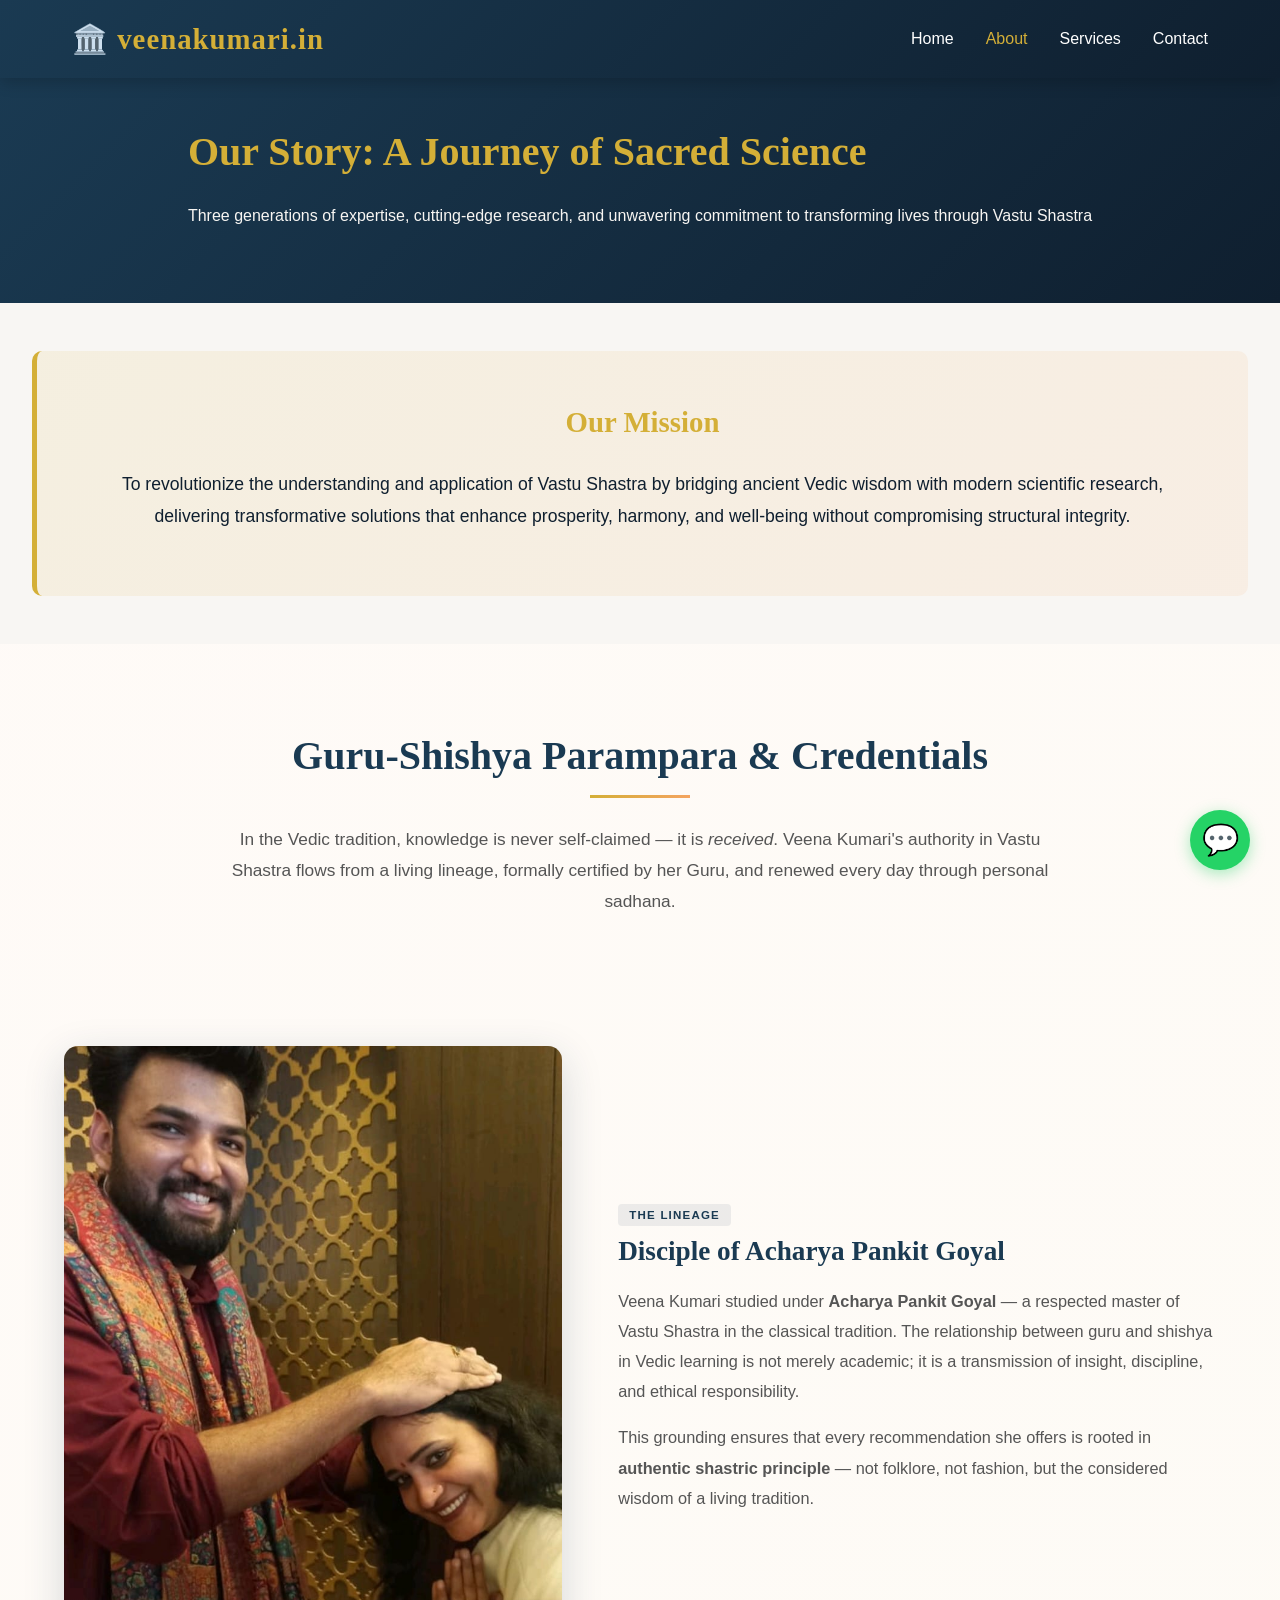
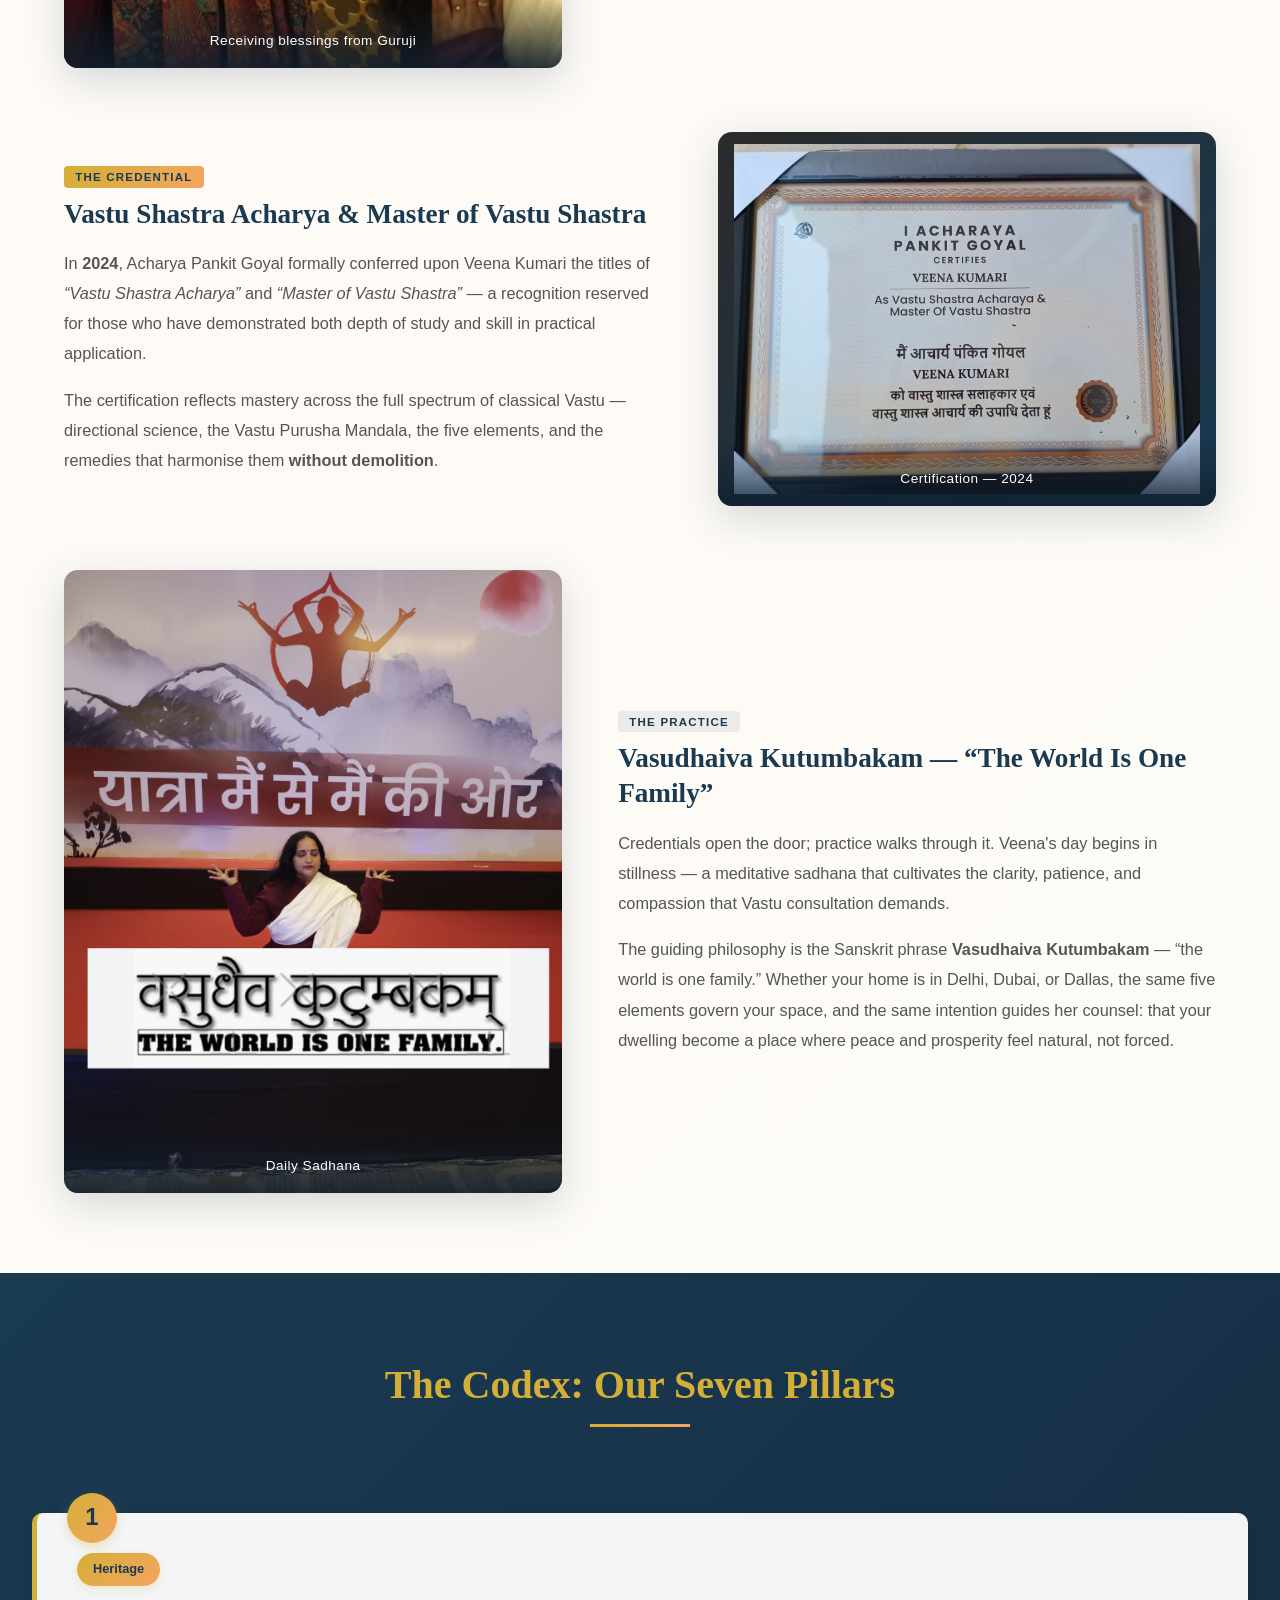
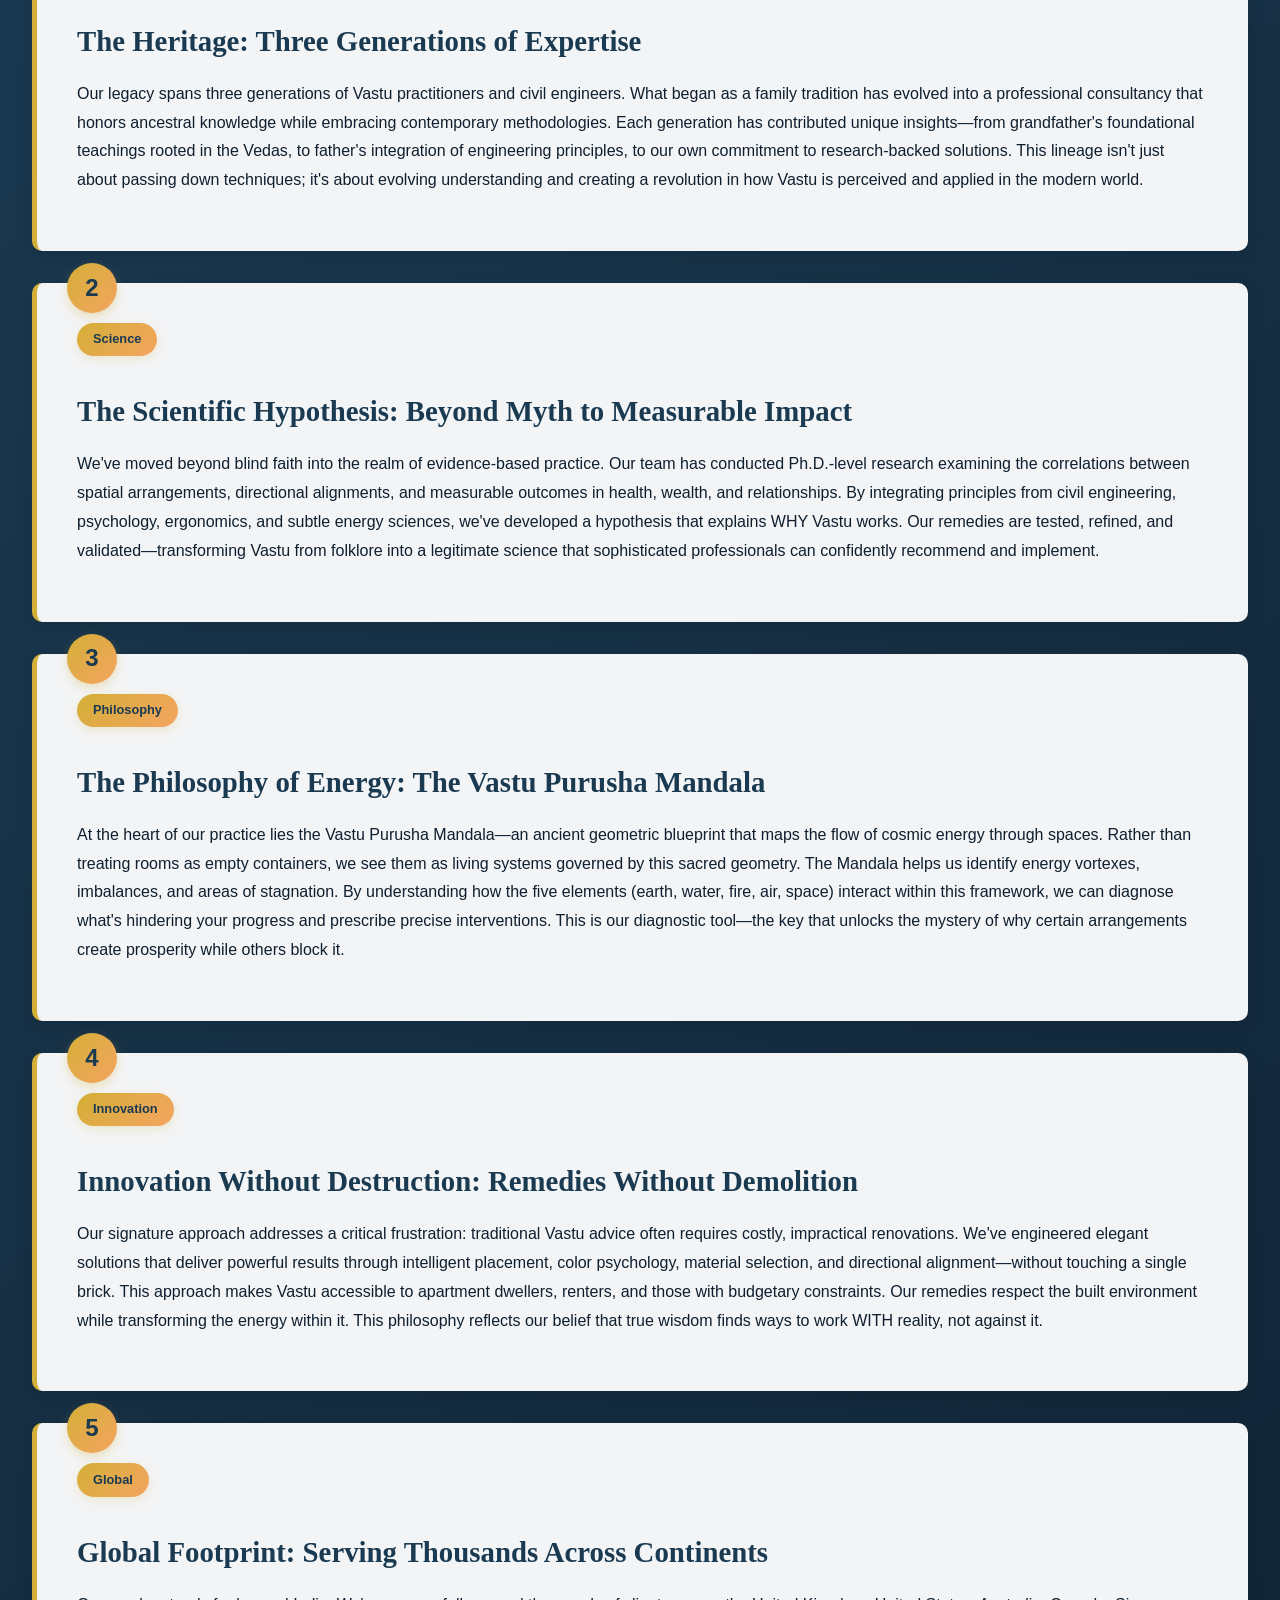
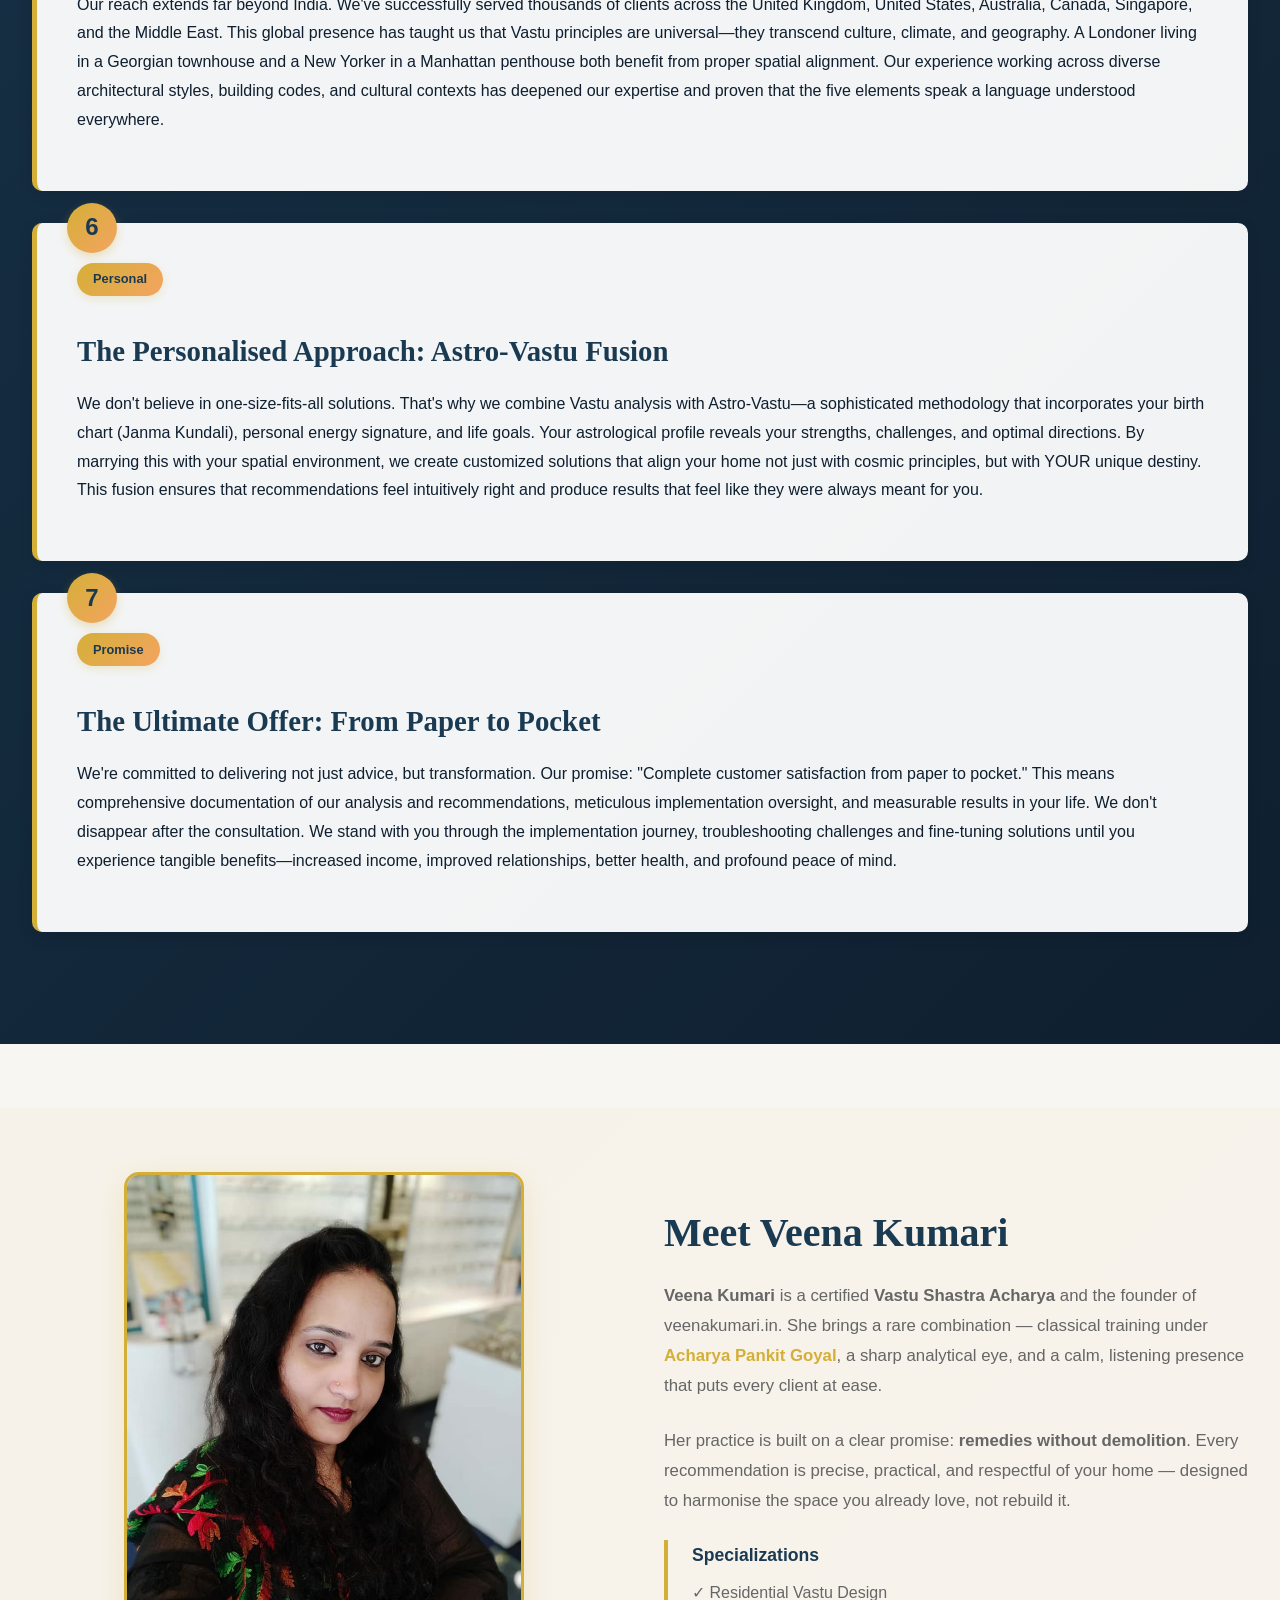
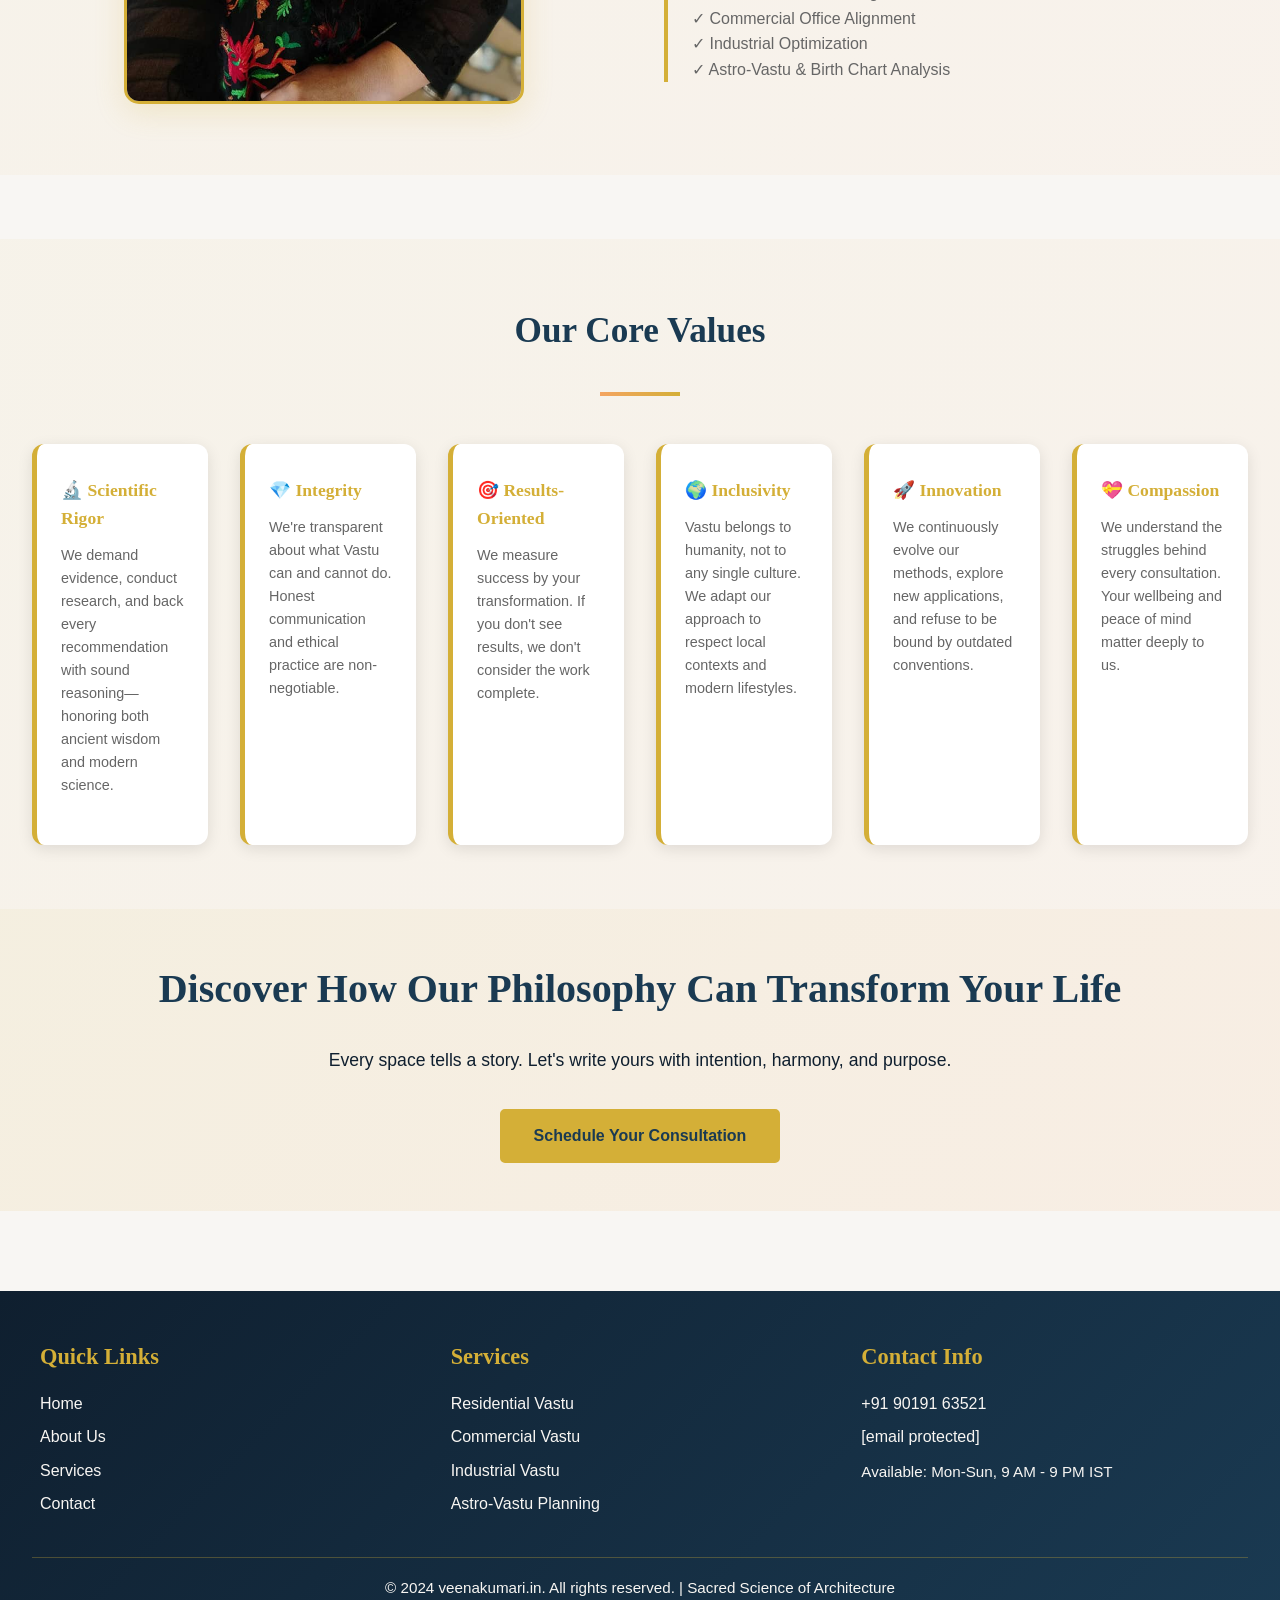
==== commit 74eb1451: "Wire functional contact: phone, WhatsApp, Calendly, form submission - Update phone number to +91 901" ====
--- a/about.html
+++ b/about.html
@@ -458,7 +458,7 @@
 
       <div class="footer-section">
         <h4>Contact Info</h4>
-        <a href="tel:+919999999999">+91 9999 999 999</a>
+        <a href="tel:+919019163521">+91 90191 63521</a>
         <a href="/cdn-cgi/l/email-protection#0a63646c654a7c6b797e7f696564797f667e6b64697324696567"><span class="__cf_email__" data-cfemail="0b62656d644b7d6a787f7e686465787e677f6a65687225686466">[email&#160;protected]</span></a>
         <p>Available: Mon-Sun, 9 AM - 9 PM IST</p>
       </div>
@@ -472,6 +472,8 @@
   <!-- ========================================
        WHATSAPP FLOATING BUTTON
        ======================================== -->
-  <div class="whatsapp-float" title="Contact us on WhatsApp">💬</div>
-
-  <!-- =============+  <a class="whatsapp-float" href="https://wa.me/919019163521?text=Hello%21%20I%27d%20like%20to%20know%20more%20about%20your%20Vastu%20consultancy%20services." target="_blank" rel="noopener" title="Chat on WhatsApp" aria-label="Chat on WhatsApp">💬</a>
+
+  <script src="script.js" defer></script>
+</body>
+</html>
--- a/styles.css
+++ b/styles.css
@@ -808,27 +808,39 @@
 }
 
 @media (max-width: 768px) {
+  /* Contact bar collapses to a single compact row showing just the phone.
+     Email and the right-side consultant link are hidden to free space.
+     Sticky behavior is dropped — only the header stays pinned on scroll. */
   .contact-bar {
-    padding: 0.75rem 1rem;
+    position: static;
+    padding: 0.45rem 0.75rem;
   }
 
   .contact-bar-content {
-    flex-direction: column;
-    gap: 1rem;
+    flex-direction: row;
+    justify-content: center;
+    gap: 0.75rem;
   }
 
   .contact-left {
-    width: 100%;
-    gap: 1.5rem;
+    width: auto;
+    gap: 0.75rem;
     justify-content: center;
+    flex-wrap: nowrap;
   }
 
   .contact-item {
-    font-size: 0.85rem;
-  }
-
-  .contact-link {
-    font-size: 0.85rem;
+    font-size: 0.8rem;
+  }
+
+  /* Hide secondary contact items on mobile: email + "Veena Kumari | Expert Consultant".
+     The phone is the primary CTA; everything else lives in the body of the page. */
+  .contact-left .contact-item + .contact-item {
+    display: none;
+  }
+
+  .contact-right {
+    display: none;
   }
 }
 
@@ -1001,27 +1013,63 @@
   h1 { font-size: 2.2rem; }
   h2 { font-size: 1.8rem; }
   h3 { font-size: 1.4rem; }
-  
+
+  /* Mobile nav: logo on the left, hamburger on the right (single row).
+     Nav links are hidden by default and drop down below the header when
+     the hamburger toggles `.active` (handled in script.js). */
+  header {
+    padding: 0.5rem 0;
+  }
+
   nav {
+    flex-direction: row;
+    justify-content: space-between;
+    align-items: center;
+    gap: 0;
+    padding: 0 1rem;
+    position: relative;
+  }
+
+  .nav-links {
+    display: none;
     flex-direction: column;
-    gap: 1rem;
-  }
-  
-  .nav-links {
-    flex-direction: column;
-    gap: 1rem;
+    gap: 0;
     width: 100%;
     text-align: center;
-  }
-  
+    background: linear-gradient(135deg, var(--color-navy) 0%, var(--color-dark) 100%);
+    position: absolute;
+    top: 100%;
+    left: 0;
+    right: 0;
+    padding: 0.75rem 0;
+    box-shadow: 0 6px 20px rgba(0, 0, 0, 0.3);
+    border-top: 1px solid rgba(212, 175, 55, 0.3);
+    z-index: 999;
+  }
+
+  .nav-links.active {
+    display: flex;
+  }
+
+  .nav-links li {
+    width: 100%;
+  }
+
+  .nav-links a {
+    display: block;
+    padding: 0.85rem 1rem;
+    font-size: 1rem;
+  }
+
+  .nav-links a::after {
+    display: none;
+  }
+
   .hamburger {
     display: flex;
-  }
-  
-  .nav-links.active {
-    display: flex;
-  }
-  
+    padding: 0.5rem;
+  }
+
   section {
     padding: 2.5rem 0;
   }
@@ -1057,11 +1105,16 @@
   .logo {
     font-size: 1.4rem;
   }
-  
+
   .nav-links {
-    gap: 0.8rem;
-  }
-  
+    gap: 0;
+  }
+
+  .nav-links a {
+    padding: 0.75rem 1rem;
+    font-size: 0.95rem;
+  }
+
   .card {
     padding: 1.5rem;
   }
@@ -1544,6 +1597,14 @@
   position: relative;
 }
 
+/* When placed immediately after the hero: connect visually with a thin
+   gold separator and tighten the top padding so it doesn't feel detached. */
+.lineage-section--top {
+  padding-top: 4rem;
+  border-top: 3px solid var(--color-gold);
+  box-shadow: 0 -1px 0 rgba(244, 164, 96, 0.4);
+}
+
 .lineage-section .section-title {
   margin-bottom: 3rem;
 }
@@ -1590,7 +1651,7 @@
 .lineage-img-wrap {
   position: relative;
   width: 100%;
-  aspect-ratio: 4 / 3;
+  aspect-ratio: 3 / 4;
   overflow: hidden;
   background: #f1ece4;
 }
@@ -1599,7 +1660,7 @@
   width: 100%;
   height: 100%;
   object-fit: cover;
-  object-position: center 25%;
+  object-position: center 18%;
   display: block;
   transition: transform 0.6s ease;
 }
@@ -1608,9 +1669,16 @@
   transform: scale(1.04);
 }
 
-/* Certificate is portrait-ish in a landscape frame — contain instead of cover */
+/* Meditation portrait — meaningful content is mid-frame (meditating figure
+   between the two banners), so center vertically rather than biasing top. */
+.lineage-img-wrap--meditation img {
+  object-position: center 55%;
+}
+
+/* Certificate is landscape; contain it inside the portrait frame on a dark
+   backdrop so nothing gets cropped. */
 .lineage-img-wrap--certificate {
-  background: linear-gradient(135deg, #2a2a2a, #1a3a52);
+  background: linear-gradient(135deg, #1a3a52, #0f1f2f);
   display: flex;
   align-items: center;
   justify-content: center;
@@ -1619,7 +1687,7 @@
 .lineage-img-wrap--certificate img {
   object-fit: contain;
   object-position: center;
-  padding: 0.5rem;
+  padding: 1rem;
 }
 
 .lineage-body {
@@ -1808,7 +1876,10 @@
     grid-column: auto;
   }
   .lineage-img-wrap {
-    aspect-ratio: 16 / 11;
+    aspect-ratio: 4 / 5;
+  }
+  .lineage-img-wrap--certificate {
+    aspect-ratio: 4 / 3;
   }
   .lineage-body {
     padding: 1.5rem 1.25rem 1.75rem;
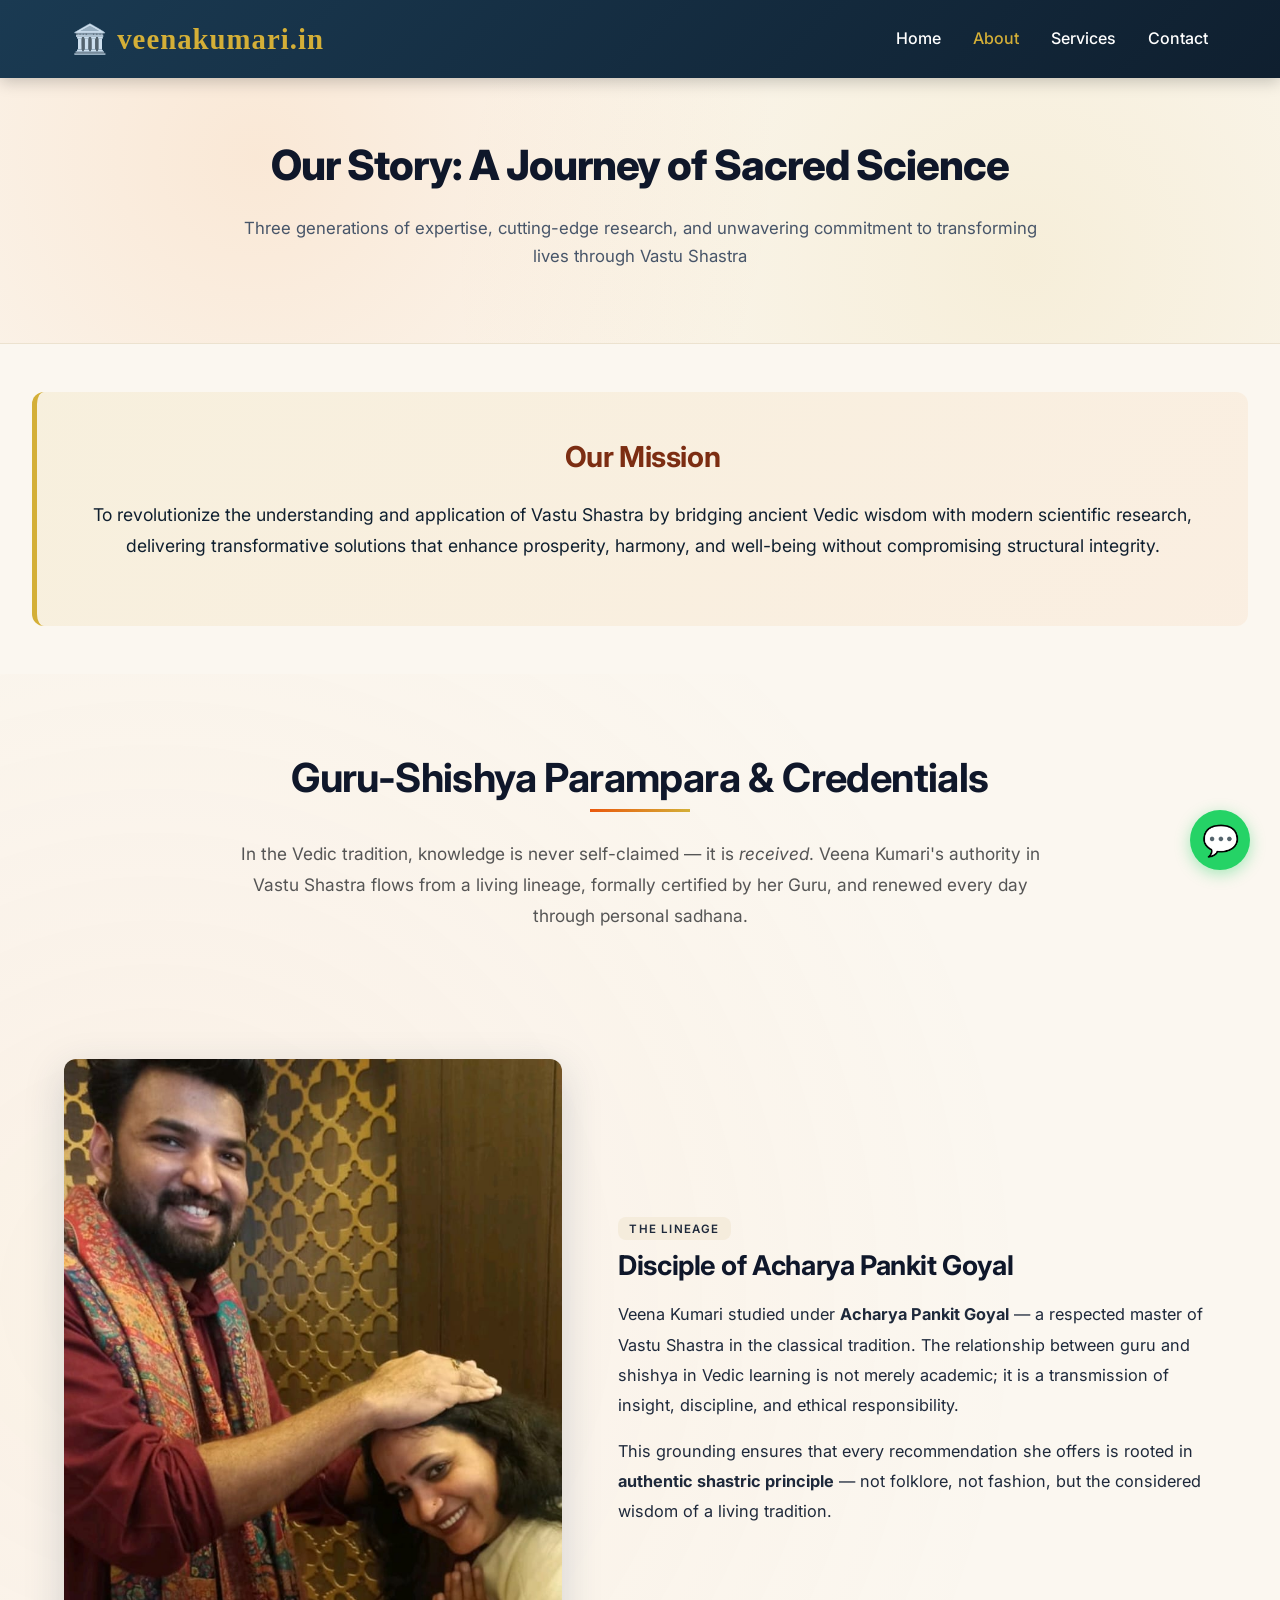
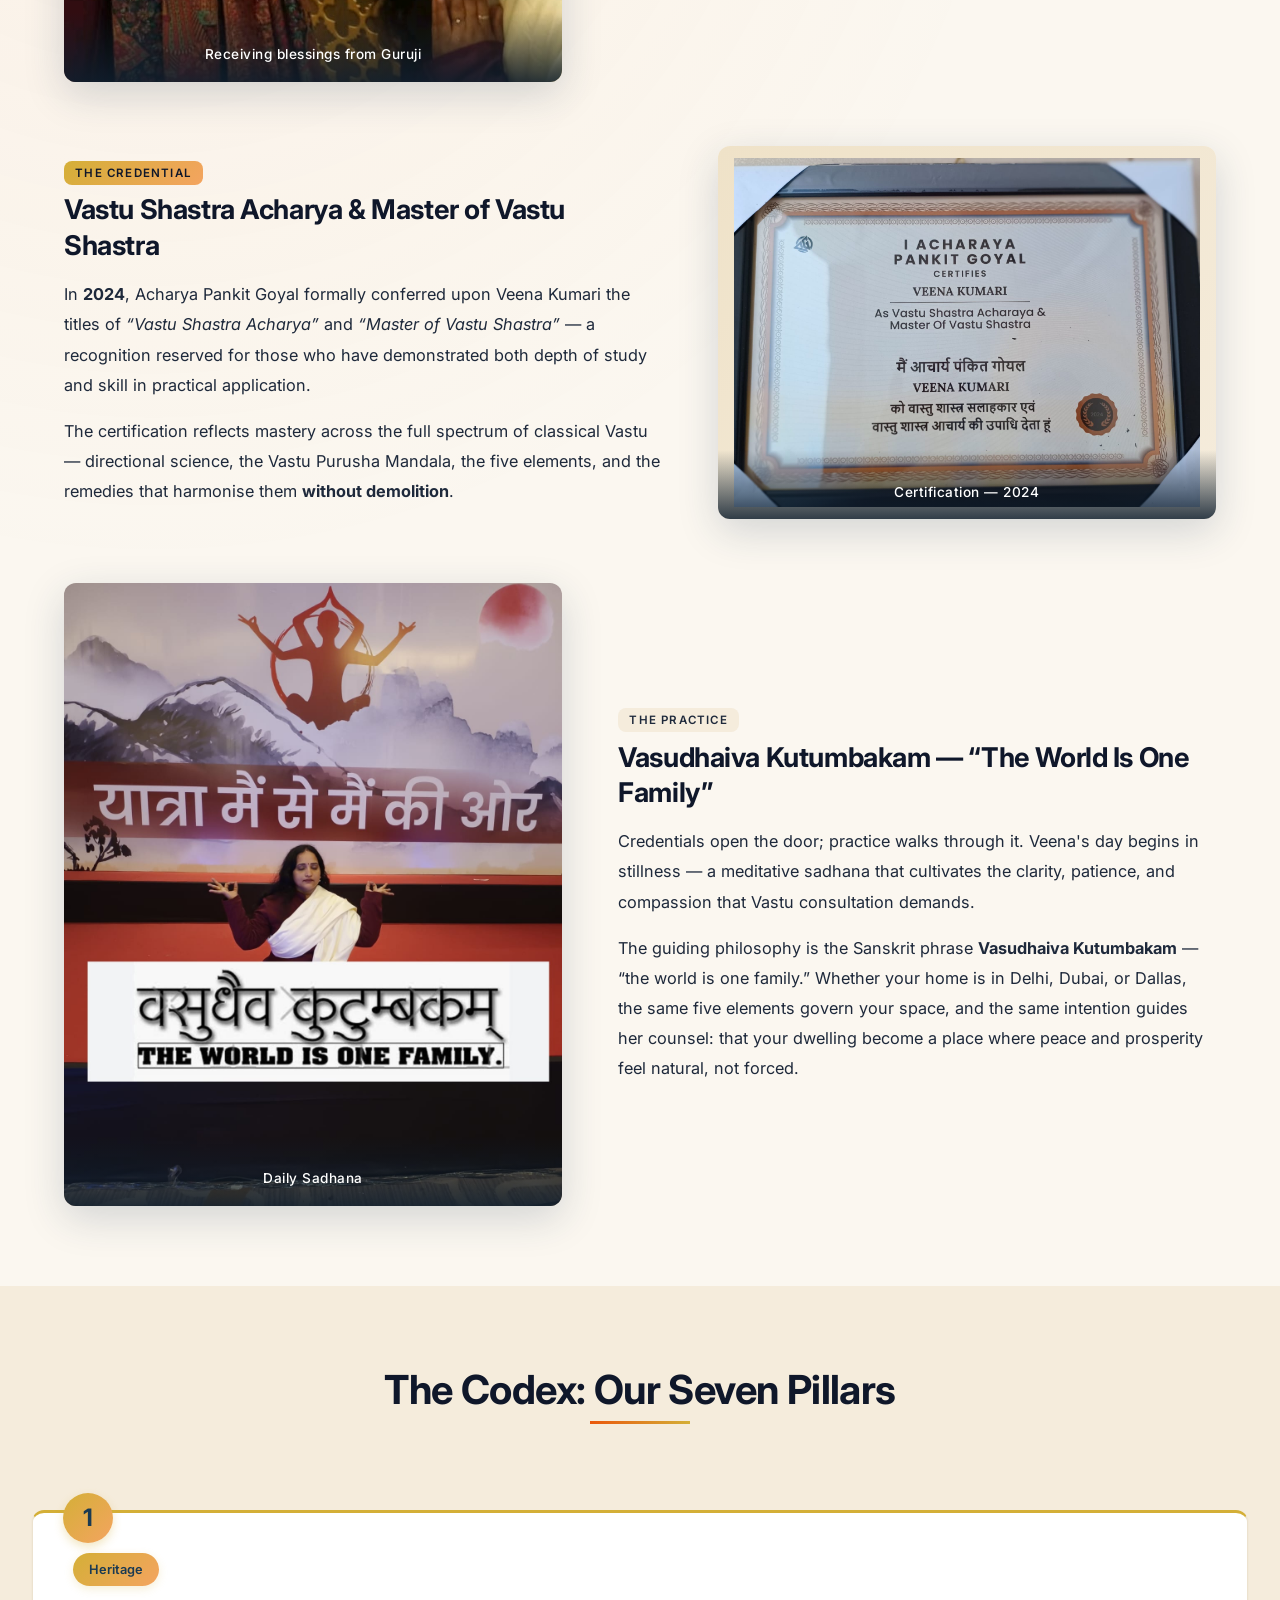
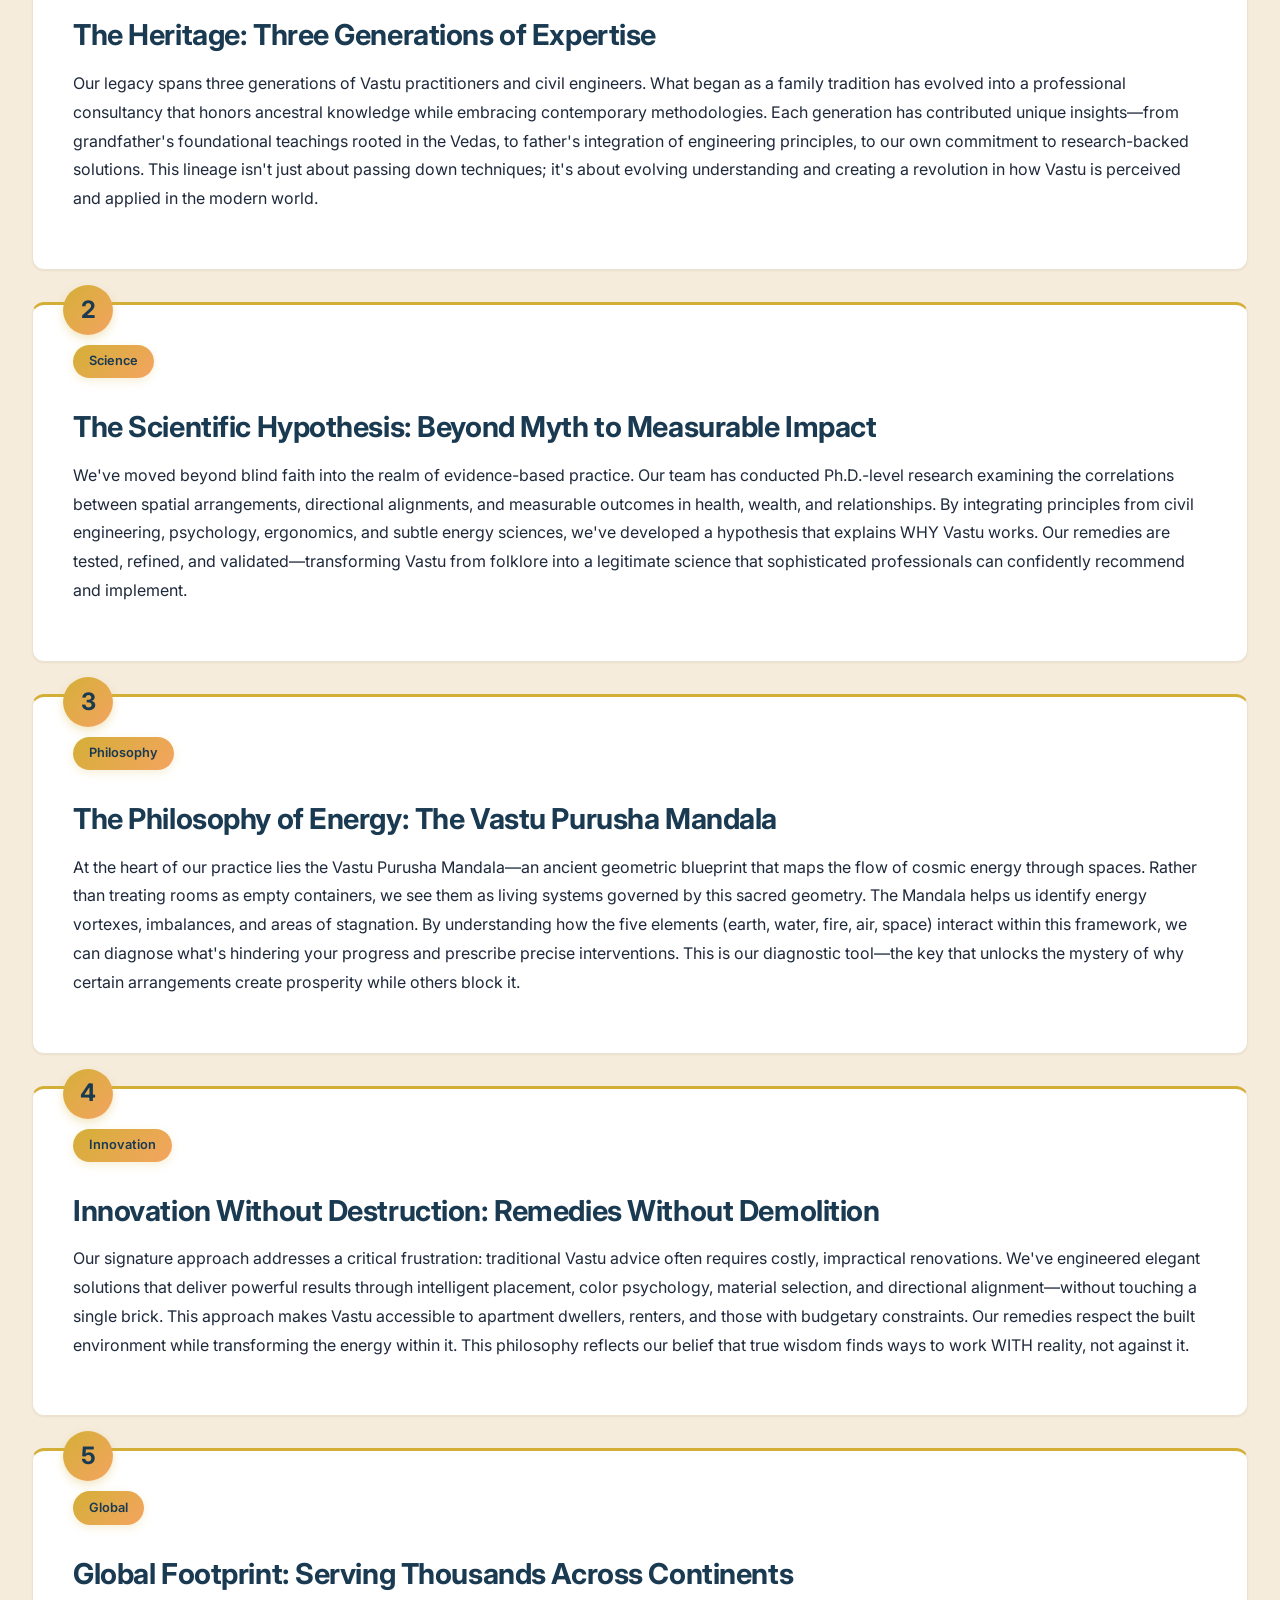
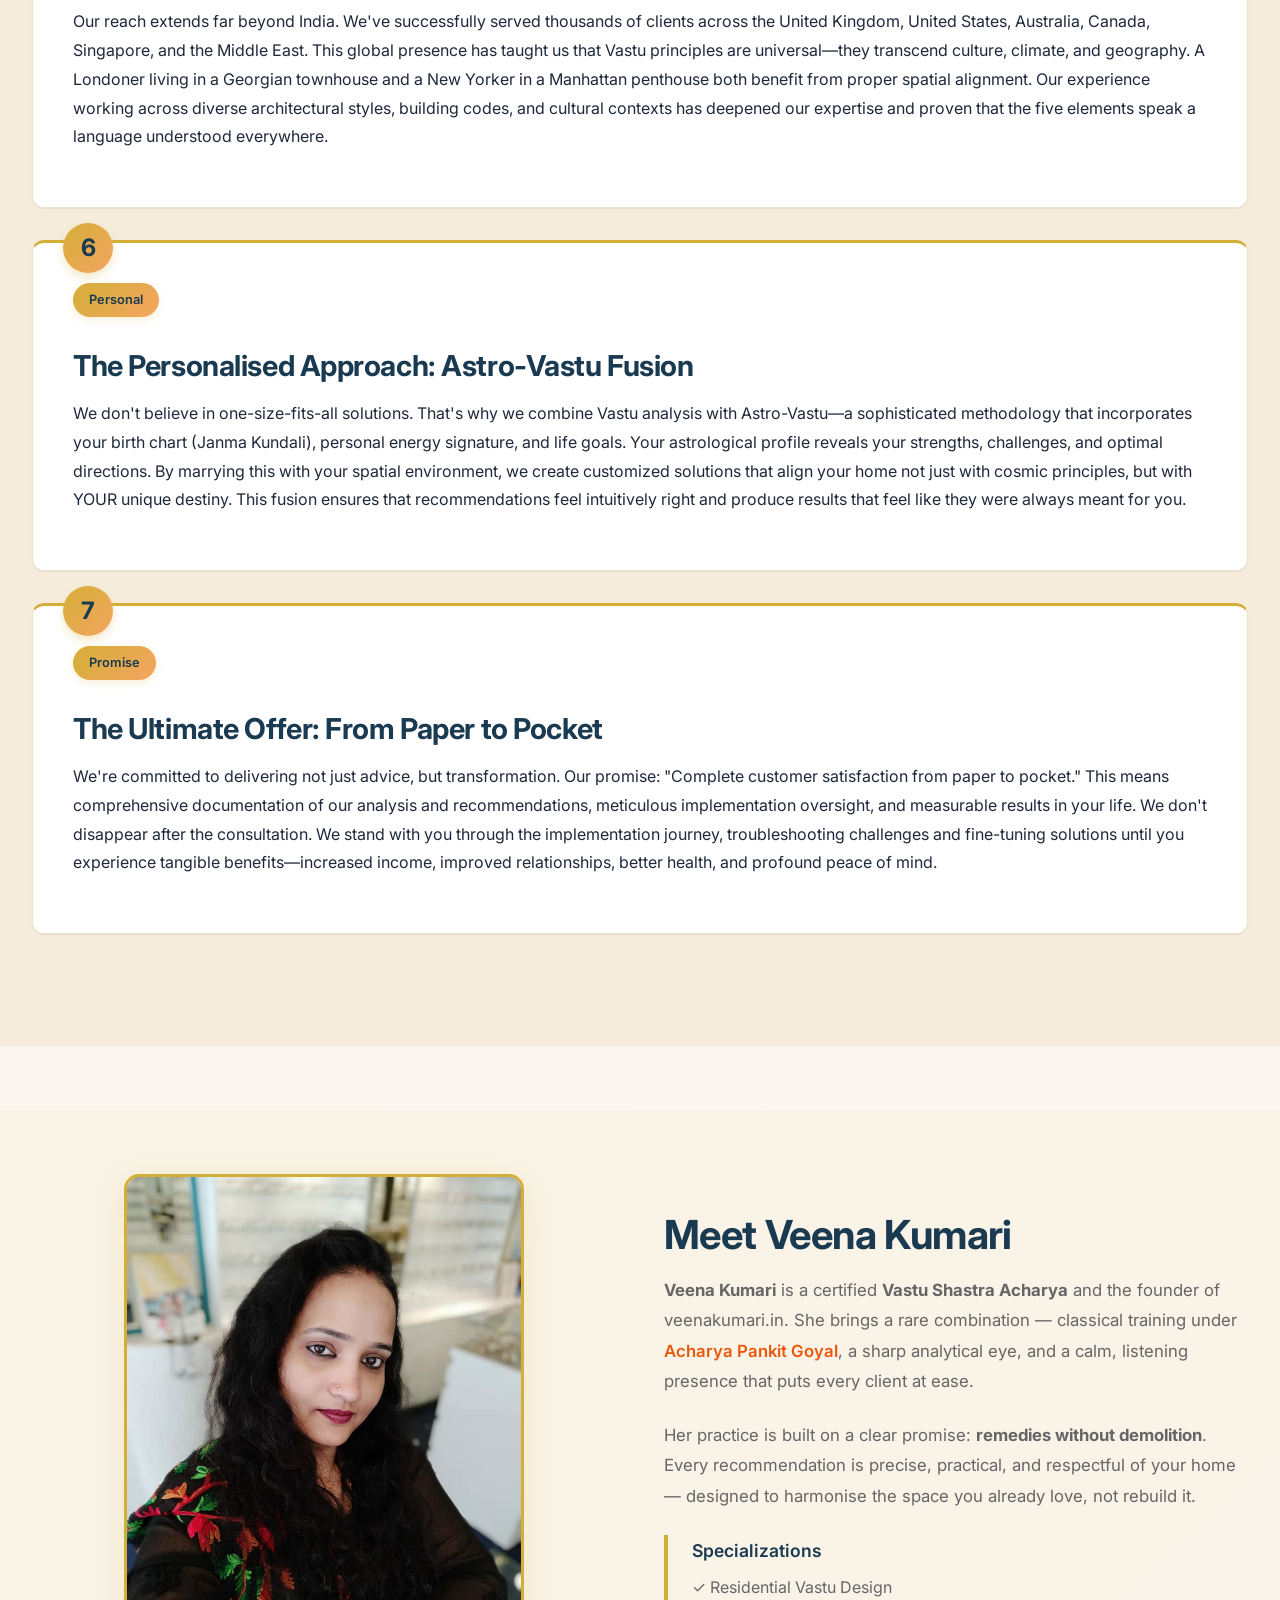
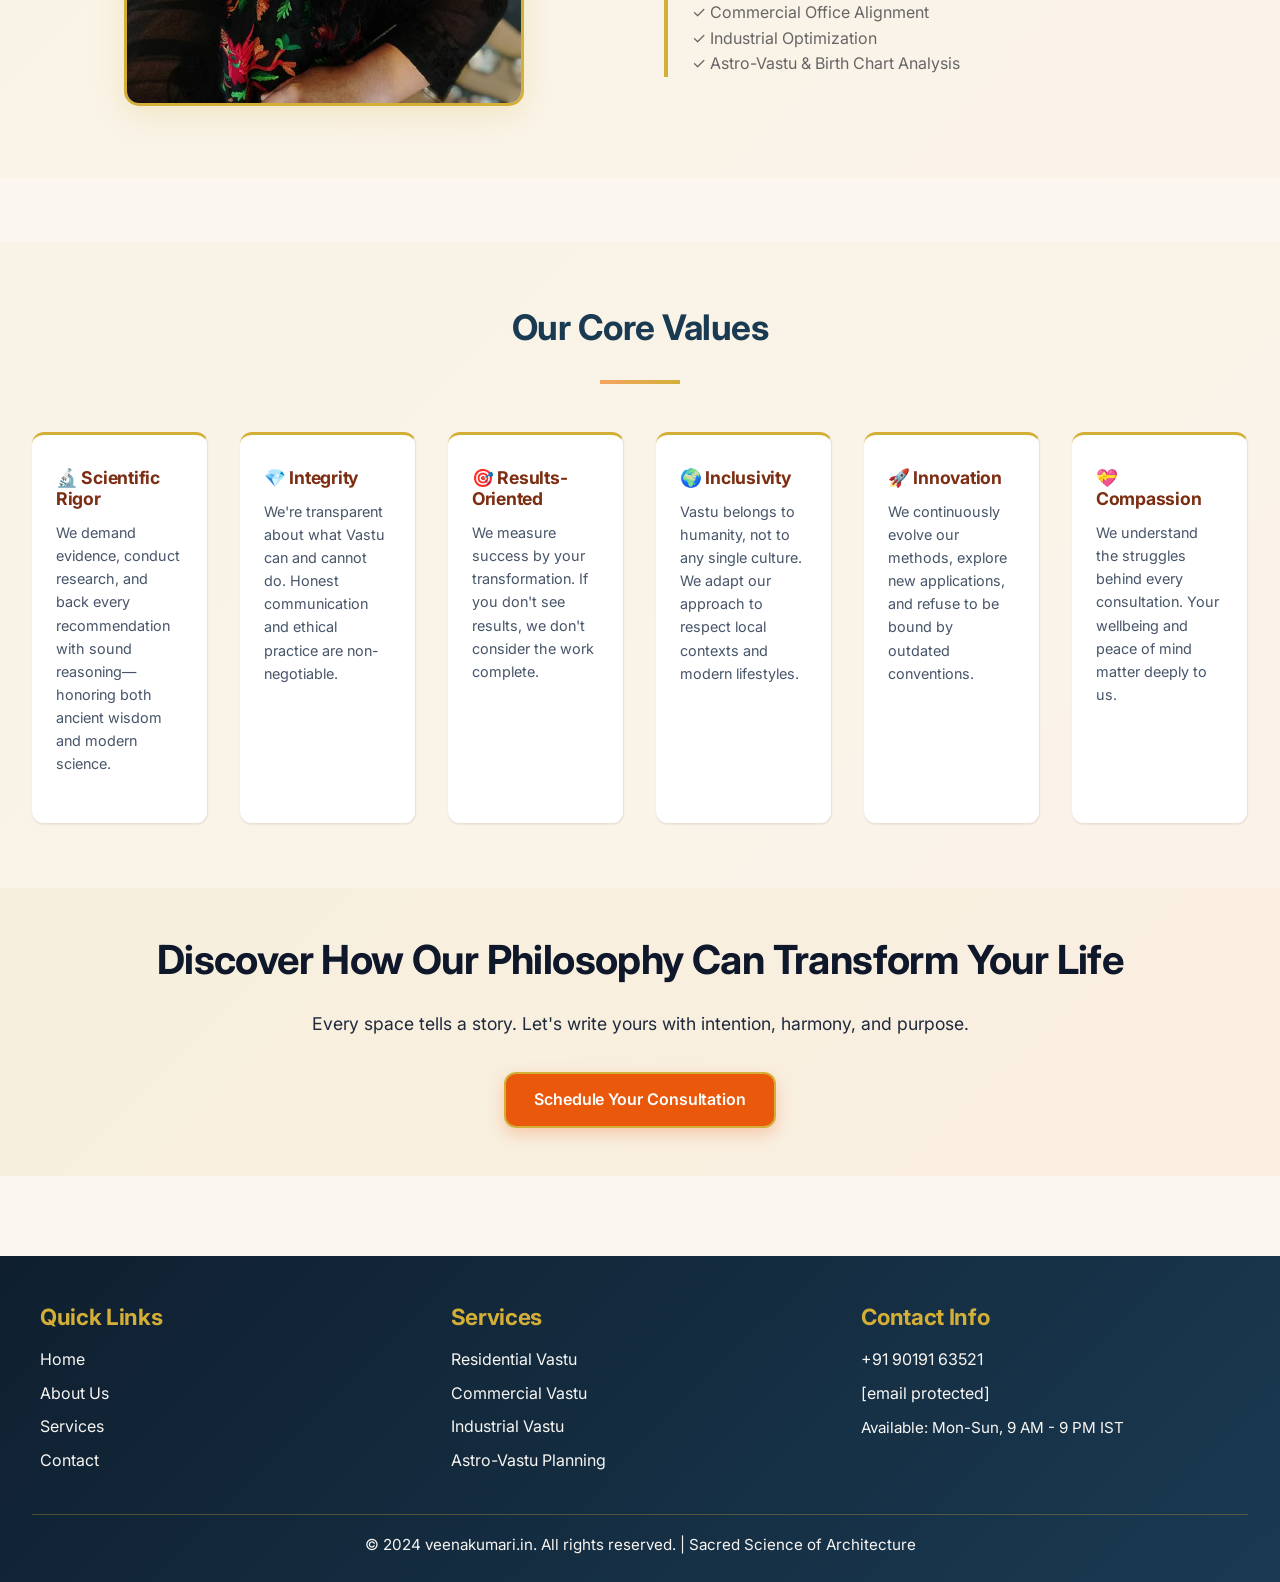
==== commit 5daa1be5: "Modern Vastu SaaS redesign: light theme, Inter, 12px corners Theme overhaul to a clean, modern SaaS " ====
--- a/about.html
+++ b/about.html
@@ -9,23 +9,27 @@
   
   <title>About Us - veenakumari.in</title>
   <link rel="icon" type="image/svg+xml" href="favicon.svg">
+  <link rel="preconnect" href="https://fonts.googleapis.com">
+  <link rel="preconnect" href="https://fonts.gstatic.com" crossorigin>
+  <link rel="stylesheet" href="https://fonts.googleapis.com/css2?family=Inter:wght@400;500;600;700;800&display=swap">
   <link rel="stylesheet" href="styles.css">
   <style>
     .codex-section {
-      background: linear-gradient(135deg, var(--color-navy) 0%, var(--color-dark) 100%);
-      color: var(--color-white);
+      background: var(--surface-2);
+      color: var(--ink-700);
       padding: 5rem 0;
     }
 
     .codex-item {
-      background: rgba(255, 255, 255, 0.95);
-      color: var(--color-dark);
+      background: var(--surface-0);
+      color: var(--ink-700);
       padding: 2.5rem;
-      border-radius: 10px;
+      border-radius: var(--radius);
       margin-bottom: 2rem;
-      border-left: 5px solid var(--color-gold);
+      border: 1px solid var(--border-soft);
+      border-top: 3px solid var(--brand-gold);
       position: relative;
-      box-shadow: 0 4px 15px rgba(0, 0, 0, 0.1);
+      box-shadow: var(--shadow-sm);
     }
 
     .codex-item::before {
@@ -110,7 +114,7 @@
     }
 
     .mission-statement h3 {
-      color: var(--color-gold);
+      color: var(--brand-deep);
       text-align: center;
       margin-bottom: 1.5rem;
     }
@@ -241,7 +245,7 @@
   <section class="codex-section">
     <div class="container">
       <div class="section-title">
-        <h2 style="color: var(--color-gold);">The Codex: Our Seven Pillars</h2>
+        <h2 style="color: var(--ink-900);">The Codex: Our Seven Pillars</h2>
       </div>
 
       <!-- CODEX 1: The Heritage -->
@@ -351,7 +355,7 @@
         <div>
           <h2 style="color: var(--color-navy); margin-bottom: 1rem;">Meet Veena Kumari</h2>
           <p style="color: #666; font-size: 1.05rem; line-height: 1.8; margin-bottom: 1.5rem;">
-            <strong>Veena Kumari</strong> is a certified <strong>Vastu Shastra Acharya</strong> and the founder of veenakumari.in. She brings a rare combination — classical training under <a href="#credentials" style="color: var(--color-gold); font-weight: 600;">Acharya Pankit Goyal</a>, a sharp analytical eye, and a calm, listening presence that puts every client at ease.
+            <strong>Veena Kumari</strong> is a certified <strong>Vastu Shastra Acharya</strong> and the founder of veenakumari.in. She brings a rare combination — classical training under <a href="#credentials" style="color: var(--brand-primary); font-weight: 600;">Acharya Pankit Goyal</a>, a sharp analytical eye, and a calm, listening presence that puts every client at ease.
           </p>
           <p style="color: #666; font-size: 1.05rem; line-height: 1.8; margin-bottom: 1.5rem;">
             Her practice is built on a clear promise: <strong>remedies without demolition</strong>. Every recommendation is precise, practical, and respectful of your home — designed to harmonise the space you already love, not rebuild it.
@@ -383,37 +387,37 @@
       <div class="grid" style="grid-template-columns: repeat(6, 1fr); gap: 2rem;">
         <!-- Value 1 -->
         <div class="value-card">
-          <h4 style="color: var(--color-gold); margin-bottom: 0.75rem;">🔬 Scientific Rigor</h4>
+          <h4 style="color: var(--brand-deep); margin-bottom: 0.75rem;">🔬 Scientific Rigor</h4>
           <p>We demand evidence, conduct research, and back every recommendation with sound reasoning—honoring both ancient wisdom and modern science.</p>
         </div>
 
         <!-- Value 2 -->
         <div class="value-card">
-          <h4 style="color: var(--color-gold); margin-bottom: 0.75rem;">💎 Integrity</h4>
+          <h4 style="color: var(--brand-deep); margin-bottom: 0.75rem;">💎 Integrity</h4>
           <p>We're transparent about what Vastu can and cannot do. Honest communication and ethical practice are non-negotiable.</p>
         </div>
 
         <!-- Value 3 -->
         <div class="value-card">
-          <h4 style="color: var(--color-gold); margin-bottom: 0.75rem;">🎯 Results-Oriented</h4>
+          <h4 style="color: var(--brand-deep); margin-bottom: 0.75rem;">🎯 Results-Oriented</h4>
           <p>We measure success by your transformation. If you don't see results, we don't consider the work complete.</p>
         </div>
 
         <!-- Value 4 -->
         <div class="value-card">
-          <h4 style="color: var(--color-gold); margin-bottom: 0.75rem;">🌍 Inclusivity</h4>
+          <h4 style="color: var(--brand-deep); margin-bottom: 0.75rem;">🌍 Inclusivity</h4>
           <p>Vastu belongs to humanity, not to any single culture. We adapt our approach to respect local contexts and modern lifestyles.</p>
         </div>
 
         <!-- Value 5 -->
         <div class="value-card">
-          <h4 style="color: var(--color-gold); margin-bottom: 0.75rem;">🚀 Innovation</h4>
+          <h4 style="color: var(--brand-deep); margin-bottom: 0.75rem;">🚀 Innovation</h4>
           <p>We continuously evolve our methods, explore new applications, and refuse to be bound by outdated conventions.</p>
         </div>
 
         <!-- Value 6 -->
         <div class="value-card">
-          <h4 style="color: var(--color-gold); margin-bottom: 0.75rem;">💝 Compassion</h4>
+          <h4 style="color: var(--brand-deep); margin-bottom: 0.75rem;">💝 Compassion</h4>
           <p>We understand the struggles behind every consultation. Your wellbeing and peace of mind matter deeply to us.</p>
         </div>
       </div>
--- a/styles.css
+++ b/styles.css
@@ -3,6 +3,8 @@
    ======================================== */
 
 :root {
+  /* Legacy palette — kept because many rules use these as TEXT colors.
+     Don't change values here without auditing every var(--color-navy/dark/white). */
   --color-gold: #d4af37;
   --color-saffron: #f4a460;
   --color-navy: #1a3a52;
@@ -10,12 +12,41 @@
   --color-light: #f8f6f3;
   --color-white: #ffffff;
   --color-accent: #c9a961;
-  
+
   --font-serif: 'Georgia', 'Garamond', serif;
-  --font-sans: 'Segoe UI', 'Roboto', 'Helvetica Neue', sans-serif;
-  
+  /* Inter loaded via Google Fonts in <head>; system fallbacks for offline */
+  --font-sans: 'Inter', -apple-system, BlinkMacSystemFont, 'Segoe UI', 'Roboto', 'Helvetica Neue', sans-serif;
+
   --transition: all 0.3s ease;
   --spacing-unit: 1rem;
+
+  /* === Modern Vastu SaaS palette === */
+  --ink-900: #0f172a;            /* High-contrast headings */
+  --ink-700: #1e293b;            /* Body text */
+  --ink-500: #475569;            /* Muted text */
+  --ink-300: #cbd5e1;            /* Disabled / hairlines */
+
+  --surface-0: #ffffff;          /* Cards */
+  --surface-1: #fbf7f0;          /* Page background — warm cream */
+  --surface-2: #f5ecdc;          /* Section accent */
+  --surface-3: #efe2c8;          /* Soft saffron tint */
+
+  --brand-primary: #ea580c;      /* Saffron CTA — high contrast */
+  --brand-primary-hover: #c2410c;
+  --brand-deep: #7c2d12;         /* Deep maroon accent */
+  --brand-gold: #d4af37;
+
+  --border-soft: #ece2cf;
+  --border-strong: #d8c8a8;
+
+  --radius: 12px;
+  --radius-sm: 8px;
+  --radius-lg: 16px;
+  --radius-full: 999px;
+
+  --shadow-sm: 0 1px 2px rgba(15, 23, 42, 0.06);
+  --shadow-md: 0 4px 14px rgba(15, 23, 42, 0.08);
+  --shadow-lg: 0 16px 40px rgba(15, 23, 42, 0.12);
 }
 
 /* ========================================
@@ -1928,3 +1959,455 @@
     font-size: 0.98rem;
   }
 }
+
+/* ============================================================
+   MODERN VASTU SAAS OVERLAY
+   Appended last so cascade order makes these the winning rules.
+   Goals:
+     - Light cream page background (no dark hero)
+     - Inter typography end-to-end
+     - 12px rounded corners across cards / buttons / inputs
+     - Saffron CTAs with strong contrast
+     - Keeps the dark footer (conventional, intentional)
+   ============================================================ */
+
+/* ---- Base / typography ---- */
+body {
+  font-family: var(--font-sans);
+  color: var(--ink-700);
+  background-color: var(--surface-1);
+  -webkit-font-smoothing: antialiased;
+  -moz-osx-font-smoothing: grayscale;
+  text-rendering: optimizeLegibility;
+}
+
+h1, h2, h3, h4, h5, h6 {
+  font-family: var(--font-sans);
+  color: var(--ink-900);
+  letter-spacing: -0.015em;
+  font-weight: 700;
+  line-height: 1.2;
+}
+
+h1 { font-weight: 800; letter-spacing: -0.025em; }
+
+p {
+  color: var(--ink-700);
+}
+
+/* ---- Container / sections ---- */
+section {
+  background-color: transparent;
+}
+
+.section-title h2 {
+  color: var(--ink-900);
+  font-weight: 700;
+  letter-spacing: -0.015em;
+}
+
+.section-title h2::after {
+  background: linear-gradient(90deg, var(--brand-primary), var(--brand-gold));
+}
+
+/* ---- HERO: light theme ---- */
+.hero-redesigned {
+  background:
+    radial-gradient(circle at 18% 22%, rgba(244, 164, 96, 0.22), transparent 50%),
+    radial-gradient(circle at 82% 78%, rgba(212, 175, 55, 0.18), transparent 55%),
+    var(--surface-1);
+  background-attachment: scroll;
+  color: var(--ink-700);
+  padding: 4.5rem 2rem 4rem;
+  border-bottom: 1px solid var(--border-soft);
+}
+
+/* Remove the dark-theme star overlay */
+.hero-redesigned::before {
+  display: none;
+}
+
+.hero-left h1 {
+  color: var(--ink-900);
+  font-size: 3.1rem;
+  font-weight: 800;
+  letter-spacing: -0.03em;
+  line-height: 1.08;
+}
+
+.hero-subtitle {
+  color: var(--brand-primary);
+  font-weight: 600;
+}
+
+.hero-services {
+  color: var(--ink-500);
+}
+
+.hero-services strong {
+  color: var(--ink-900);
+  font-weight: 600;
+}
+
+.consultant-info h3 {
+  color: var(--ink-900);
+}
+
+.consultant-info p {
+  color: var(--ink-500);
+}
+
+.consultant-circular {
+  border-color: var(--brand-gold);
+  box-shadow:
+    0 14px 36px rgba(212, 175, 55, 0.30),
+    0 0 0 2px rgba(212, 175, 55, 0.18);
+}
+
+.consultant-circular:hover {
+  box-shadow:
+    0 18px 48px rgba(212, 175, 55, 0.4),
+    0 0 0 2px rgba(212, 175, 55, 0.28);
+}
+
+/* Hero credential pill — works on cream */
+.hero-credential-badge {
+  background: var(--surface-2);
+  border: 1px solid var(--border-strong);
+  color: var(--ink-900);
+  backdrop-filter: none;
+}
+
+.hero-credential-badge:hover {
+  background: var(--surface-3);
+  border-color: var(--brand-primary);
+  color: var(--ink-900);
+}
+
+.hero-credential-badge strong {
+  color: var(--brand-deep);
+}
+
+/* Appointment card — white, soft shadow, 12px corners */
+.appointment-box {
+  background: var(--surface-0);
+  border-radius: var(--radius);
+  box-shadow: var(--shadow-lg);
+  border: 1px solid var(--border-soft);
+}
+
+.appointment-box h2 {
+  color: var(--ink-900);
+  font-weight: 700;
+}
+
+.appointment-box > p {
+  color: var(--ink-500);
+}
+
+.appointment-form input,
+.appointment-form textarea {
+  border-radius: var(--radius);
+  border: 1px solid var(--border-soft);
+  background: #fff;
+  color: var(--ink-900);
+  font-family: var(--font-sans);
+  padding: 0.85rem 1rem;
+}
+
+.appointment-form input::placeholder,
+.appointment-form textarea::placeholder {
+  color: var(--ink-500);
+}
+
+.appointment-form input:focus,
+.appointment-form textarea:focus {
+  border-color: var(--brand-primary);
+  box-shadow: 0 0 0 3px rgba(234, 88, 12, 0.15);
+  outline: none;
+}
+
+/* ---- Buttons ---- */
+.btn {
+  font-family: var(--font-sans);
+  font-weight: 600;
+  border-radius: var(--radius);
+  padding: 0.85rem 1.75rem;
+  letter-spacing: -0.005em;
+  transition: var(--transition);
+}
+
+.btn-primary {
+  background: var(--brand-primary);
+  color: #fff;
+  box-shadow: 0 6px 16px rgba(234, 88, 12, 0.25);
+}
+
+.btn-primary:hover {
+  background: var(--brand-primary-hover);
+  color: #fff;
+  transform: translateY(-2px);
+  box-shadow: 0 12px 24px rgba(234, 88, 12, 0.32);
+}
+
+.btn-secondary {
+  background: transparent;
+  color: var(--ink-900);
+  border: 1.5px solid var(--ink-900);
+}
+
+.btn-secondary:hover {
+  background: var(--ink-900);
+  color: #fff;
+  transform: translateY(-2px);
+}
+
+.btn-appointment {
+  background: linear-gradient(135deg, var(--brand-primary), var(--brand-primary-hover));
+  color: #fff;
+  border-radius: var(--radius);
+  padding: 1rem 2rem;
+  box-shadow: 0 8px 20px rgba(234, 88, 12, 0.3);
+}
+
+.btn-appointment:hover {
+  background: linear-gradient(135deg, var(--brand-primary-hover), #9a3412);
+  box-shadow: 0 12px 28px rgba(234, 88, 12, 0.4);
+  transform: translateY(-2px);
+}
+
+/* ---- Cards (universal 12px, top accent line) ---- */
+.card,
+.benefit-card,
+.value-card,
+.contact-card,
+.service-card {
+  background: var(--surface-0);
+  border-radius: var(--radius);
+  box-shadow: var(--shadow-sm);
+  border: 1px solid var(--border-soft);
+  border-left: none;
+  border-top: 3px solid var(--brand-gold);
+  transition: transform 0.25s ease, box-shadow 0.25s ease, border-color 0.25s ease;
+}
+
+.card:hover,
+.benefit-card:hover,
+.value-card:hover,
+.contact-card:hover,
+.service-card:hover {
+  transform: translateY(-6px);
+  box-shadow: var(--shadow-md);
+  border-top-color: var(--brand-primary);
+  border-left-color: transparent;
+}
+
+.card h3,
+.card h4,
+.benefit-card h4,
+.value-card h4,
+.contact-card h3,
+.contact-card h4,
+.service-card h3 {
+  color: var(--ink-900);
+}
+
+.benefit-card p,
+.value-card p,
+.contact-card p,
+.service-card p {
+  color: var(--ink-500);
+}
+
+/* ---- Lineage cards (already modern, retune to tokens) ---- */
+.lineage-section {
+  background:
+    radial-gradient(circle at 85% 18%, rgba(244, 164, 96, 0.10), transparent 45%),
+    var(--surface-1);
+}
+
+.lineage-section--top {
+  border-top: 1px solid var(--border-soft);
+  box-shadow: none;
+}
+
+.lineage-card {
+  background: var(--surface-0);
+  border-radius: var(--radius);
+  box-shadow: var(--shadow-sm);
+  border-top: 3px solid var(--brand-gold);
+  border-left: none;
+  border-right: 1px solid var(--border-soft);
+  border-bottom: 1px solid var(--border-soft);
+}
+
+.lineage-card:hover {
+  box-shadow: var(--shadow-md);
+  border-top-color: var(--brand-primary);
+}
+
+.lineage-card--featured {
+  border-top-width: 3px;
+  box-shadow: var(--shadow-md);
+}
+
+.lineage-card h3 { color: var(--ink-900); }
+.lineage-card p { color: var(--ink-500); }
+
+.lineage-tag {
+  background: var(--surface-2);
+  color: var(--ink-700);
+  border-radius: var(--radius-sm);
+  font-weight: 600;
+}
+
+.lineage-tag--gold {
+  background: linear-gradient(135deg, var(--brand-gold), var(--color-saffron));
+  color: var(--ink-900);
+}
+
+/* Certificate backdrop — warm cream, not navy */
+.lineage-img-wrap--certificate {
+  background: linear-gradient(135deg, var(--surface-3), var(--surface-2));
+}
+
+/* ---- Parampara (about page) ---- */
+.parampara-section {
+  background:
+    radial-gradient(circle at 12% 28%, rgba(244, 164, 96, 0.08), transparent 45%),
+    var(--surface-1);
+}
+
+.parampara-figure {
+  border-radius: var(--radius);
+}
+
+.parampara-figure--certificate {
+  background: linear-gradient(135deg, var(--surface-3), var(--surface-2));
+}
+
+.parampara-text h3 { color: var(--ink-900); }
+.parampara-text p { color: var(--ink-700); }
+
+/* ---- Inputs everywhere ---- */
+input, textarea, select {
+  font-family: var(--font-sans);
+  border-radius: var(--radius);
+}
+
+input:not([type="hidden"]):not([type="file"]),
+textarea,
+select {
+  border: 1px solid var(--border-soft);
+  background: #fff;
+  color: var(--ink-900);
+  padding: 0.75rem 1rem;
+}
+
+input:focus,
+textarea:focus,
+select:focus {
+  outline: none;
+  border-color: var(--brand-primary);
+  box-shadow: 0 0 0 3px rgba(234, 88, 12, 0.15);
+}
+
+label {
+  color: var(--ink-700);
+  font-weight: 600;
+  font-size: 0.9rem;
+  margin-bottom: 0.4rem;
+  display: inline-block;
+}
+
+/* ---- Contact bar (homepage) ---- */
+.contact-bar {
+  background: var(--surface-0);
+  border-bottom: 1px solid var(--border-soft);
+}
+
+.contact-item,
+.contact-item a {
+  color: var(--ink-700);
+}
+
+.contact-link {
+  color: var(--brand-primary);
+}
+
+.contact-link:hover {
+  color: var(--brand-primary-hover);
+}
+
+/* ---- Logo / header keeps dark navy gradient (conventional, ok with brief) ---- */
+/* Footer keeps dark navy gradient too (conventional per advisor) */
+
+/* ---- Mission/quote block lightening ---- */
+.mission-statement {
+  background: linear-gradient(135deg, rgba(244, 164, 96, 0.10), rgba(212, 175, 55, 0.08));
+  border-left-color: var(--brand-primary);
+  border-radius: var(--radius);
+}
+
+.mission-statement h3 { color: var(--brand-deep); }
+.mission-statement p { color: var(--ink-700); }
+
+/* ---- Make all existing radius-5/8/10/15/20 standardize ---- */
+.card, .benefit-card, .value-card, .contact-card, .service-card,
+.appointment-box, .lineage-card, .parampara-figure, .mission-statement,
+.codex-item, .info-item, .mode-card, .form-container, .contact-form,
+.file-upload-label, .success-message {
+  border-radius: var(--radius) !important;
+}
+
+/* ---- Standardize input/select/textarea radius too ---- */
+input, textarea, select, .btn, button {
+  border-radius: var(--radius) !important;
+}
+
+/* Hero responsive font tune-down */
+@media (max-width: 768px) {
+  .hero-left h1 { font-size: 2.1rem; letter-spacing: -0.02em; }
+  .hero-redesigned { padding: 2.5rem 1rem 3rem; }
+}
+
+@media (max-width: 480px) {
+  .hero-left h1 { font-size: 1.7rem; }
+}
+
+/* ---- Page banner hero (about/services/contact) ---- */
+.hero {
+  background:
+    radial-gradient(circle at 20% 30%, rgba(244, 164, 96, 0.18), transparent 50%),
+    radial-gradient(circle at 80% 70%, rgba(212, 175, 55, 0.12), transparent 55%),
+    var(--surface-1);
+  color: var(--ink-700);
+  padding: 4rem 2rem 3rem;
+  text-align: center;
+  border-bottom: 1px solid var(--border-soft);
+}
+
+.hero-content {
+  text-align: center;
+  max-width: 820px;
+  margin: 0 auto;
+}
+
+.hero-content h1 {
+  color: var(--ink-900);
+  font-weight: 800;
+  font-size: 2.6rem;
+  letter-spacing: -0.025em;
+  line-height: 1.15;
+}
+
+.hero-content p {
+  color: var(--ink-500);
+  font-size: 1.05rem;
+  line-height: 1.7;
+}
+
+@media (max-width: 768px) {
+  .hero-content h1 { font-size: 1.9rem; }
+  .hero { padding: 2.5rem 1rem; }
+}
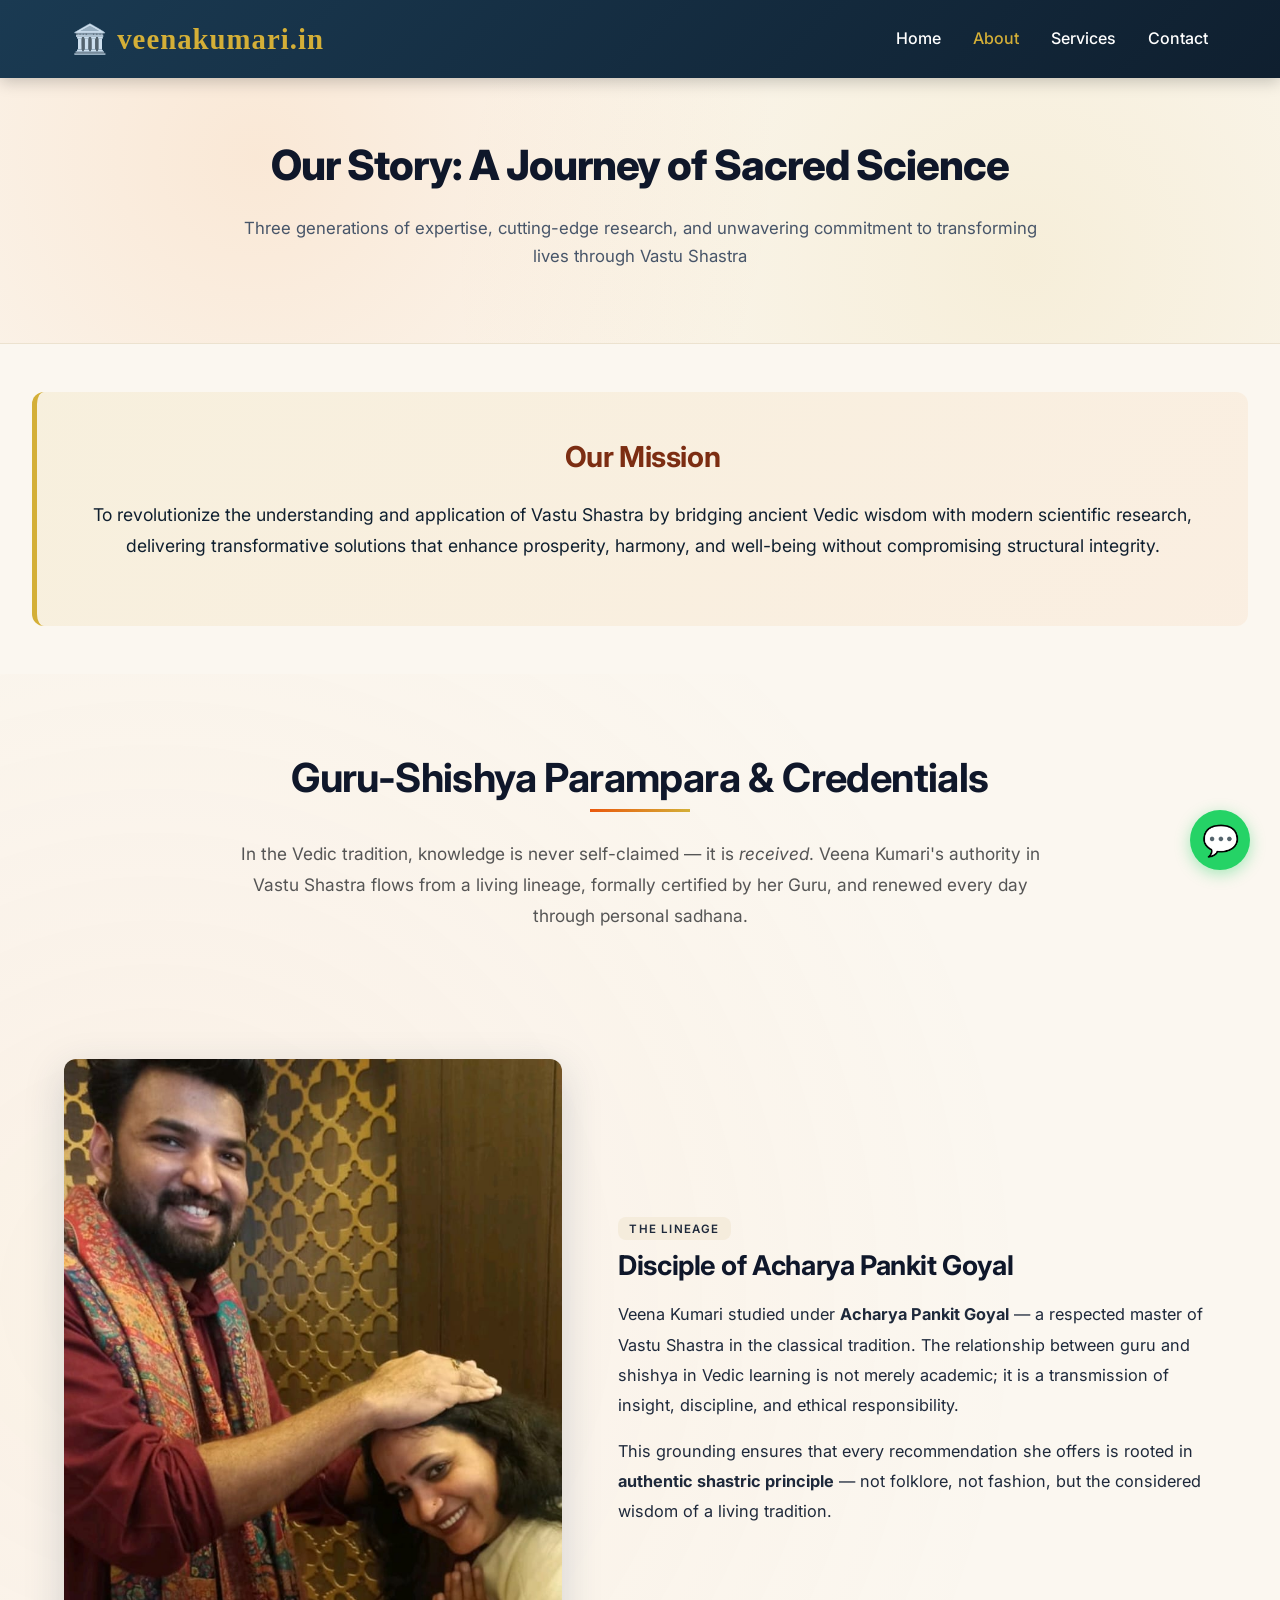
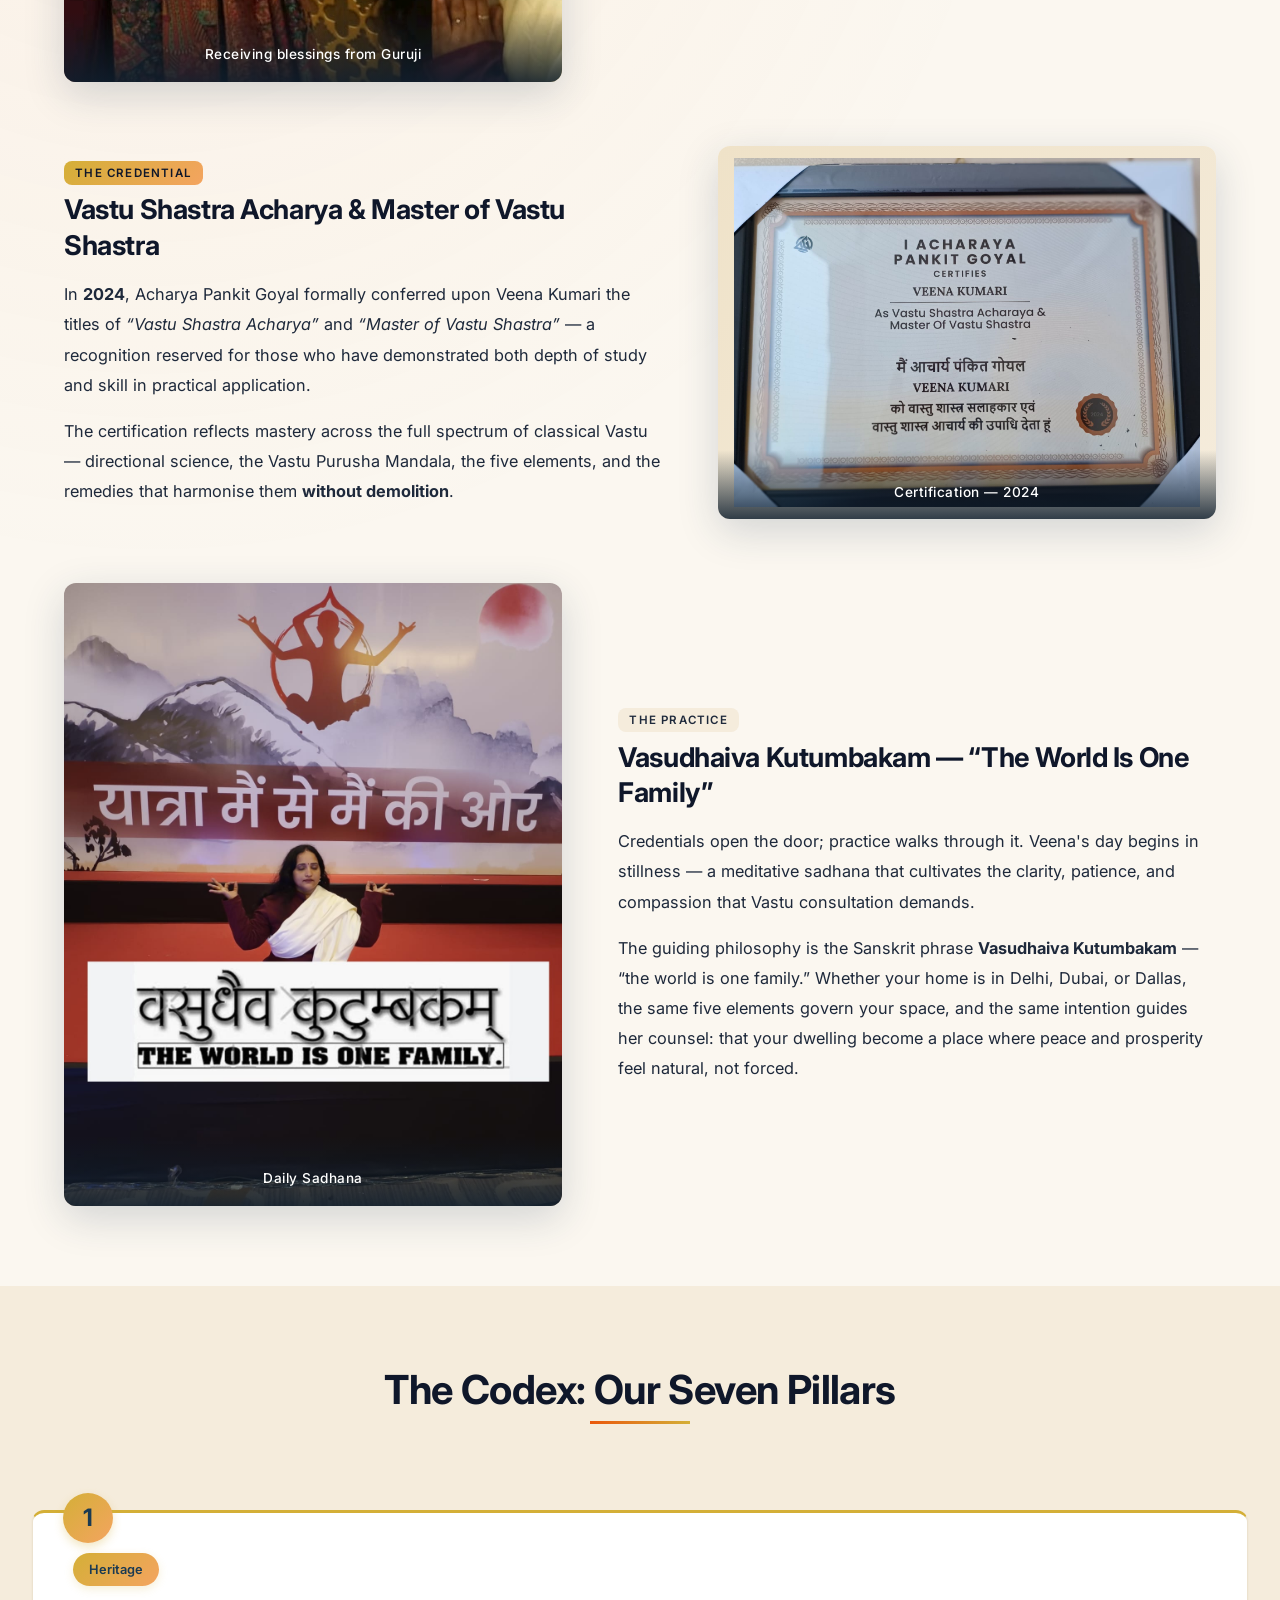
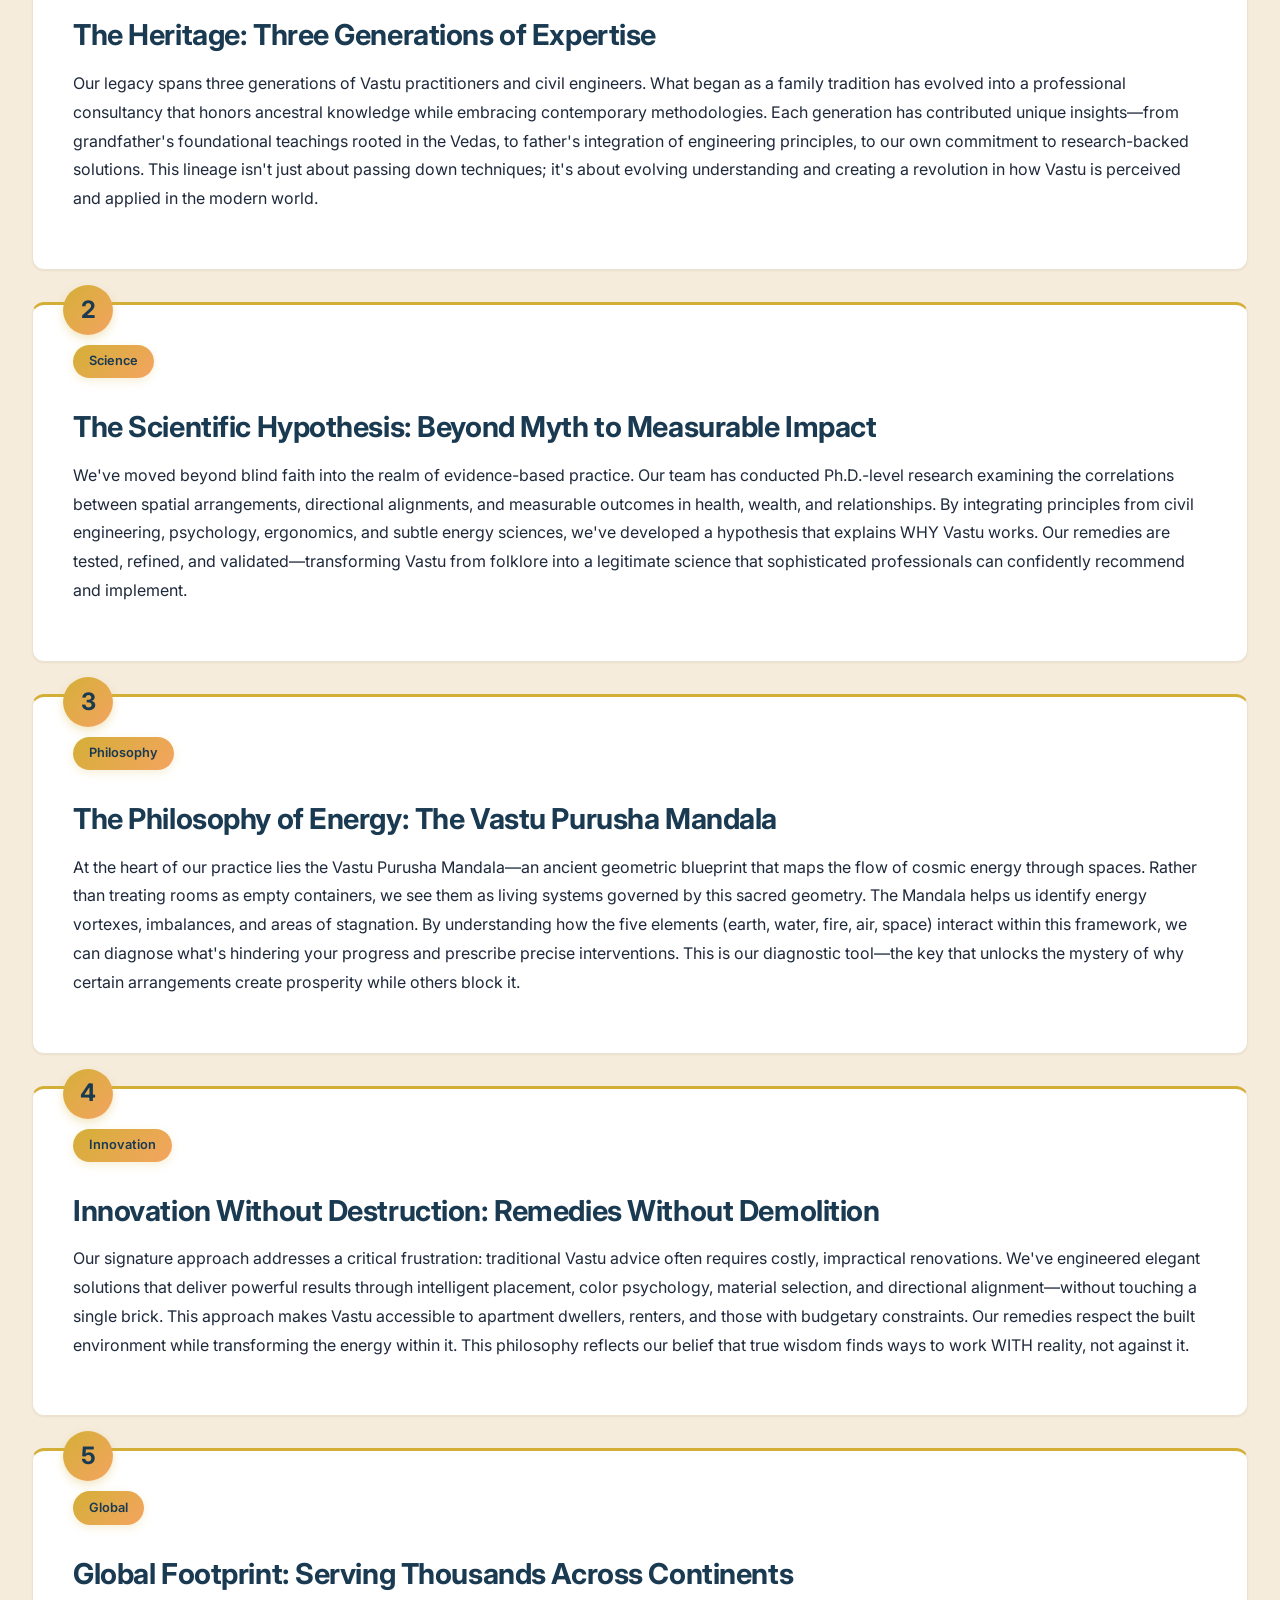
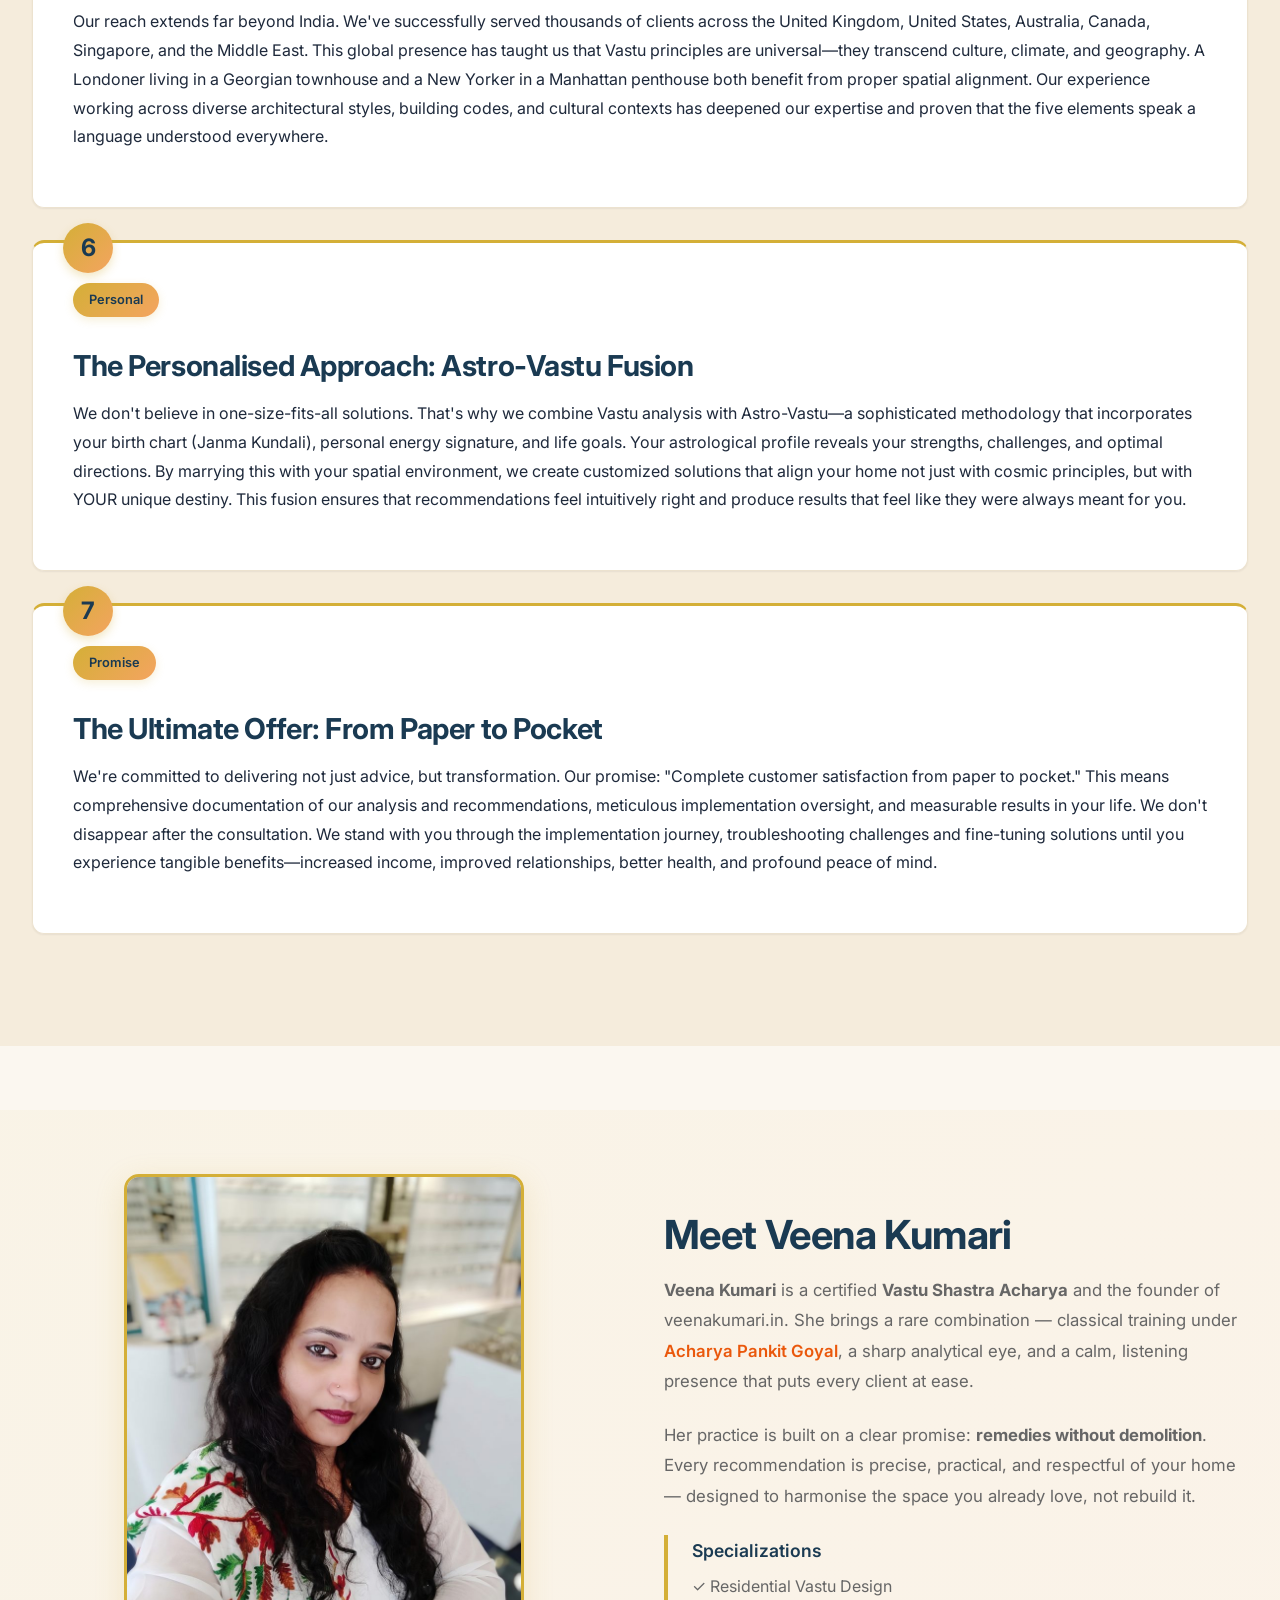
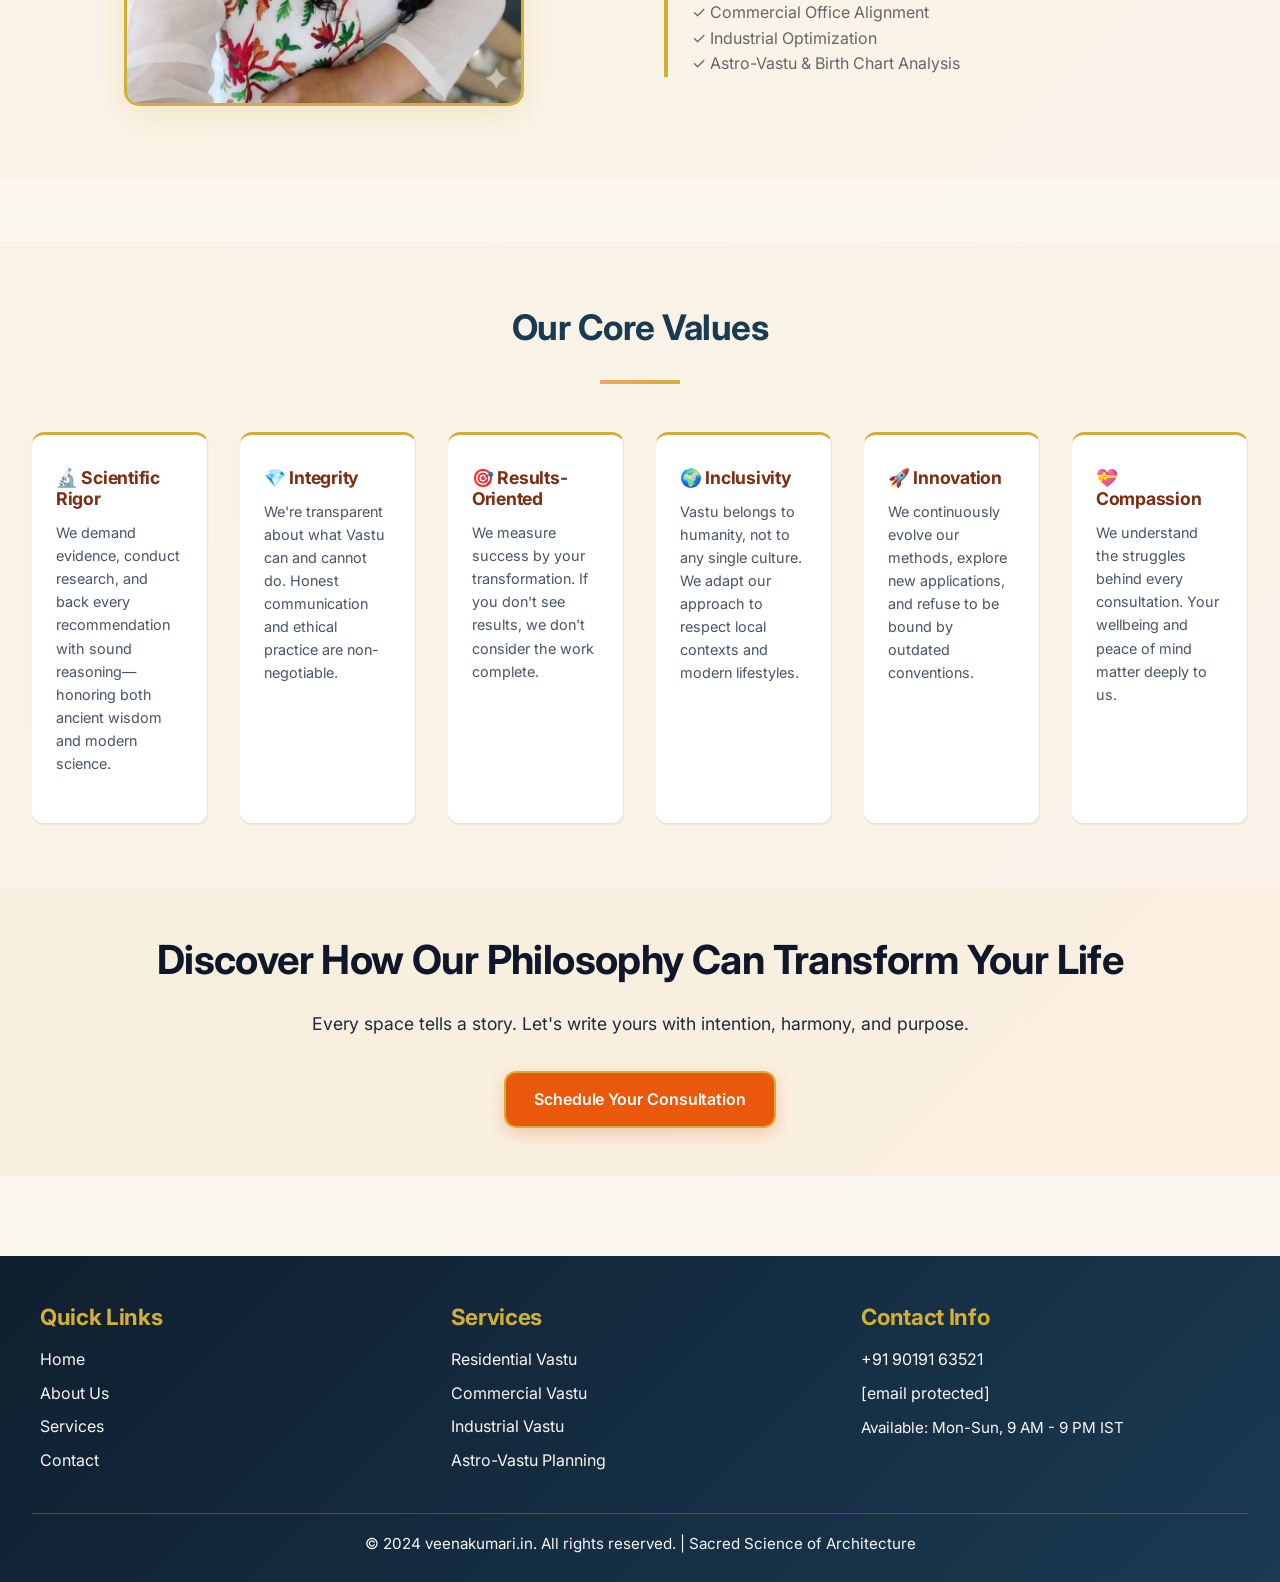
==== commit f21d1d36: "Replace consultant profile photo with veena_profile, web-optimized Swap consultant-profile-1.jpg for" ====
--- a/about.html
+++ b/about.html
@@ -348,7 +348,7 @@
       <div style="display: grid; grid-template-columns: 1fr 1fr; gap: 3rem; align-items: center;">
         <!-- Profile Image -->
         <div style="text-align: center;">
-          <img src="consultant-profile-1.jpg" alt="Vastu Consultant" style="width: 100%; max-width: 400px; border-radius: 15px; box-shadow: 0 8px 30px rgba(212, 175, 55, 0.2); border: 3px solid var(--color-gold);">
+          <img src="veena_profile.jpg" alt="Vastu Consultant" style="width: 100%; max-width: 400px; border-radius: 15px; box-shadow: 0 8px 30px rgba(212, 175, 55, 0.2); border: 3px solid var(--color-gold);">
         </div>
         
         <!-- Profile Info -->
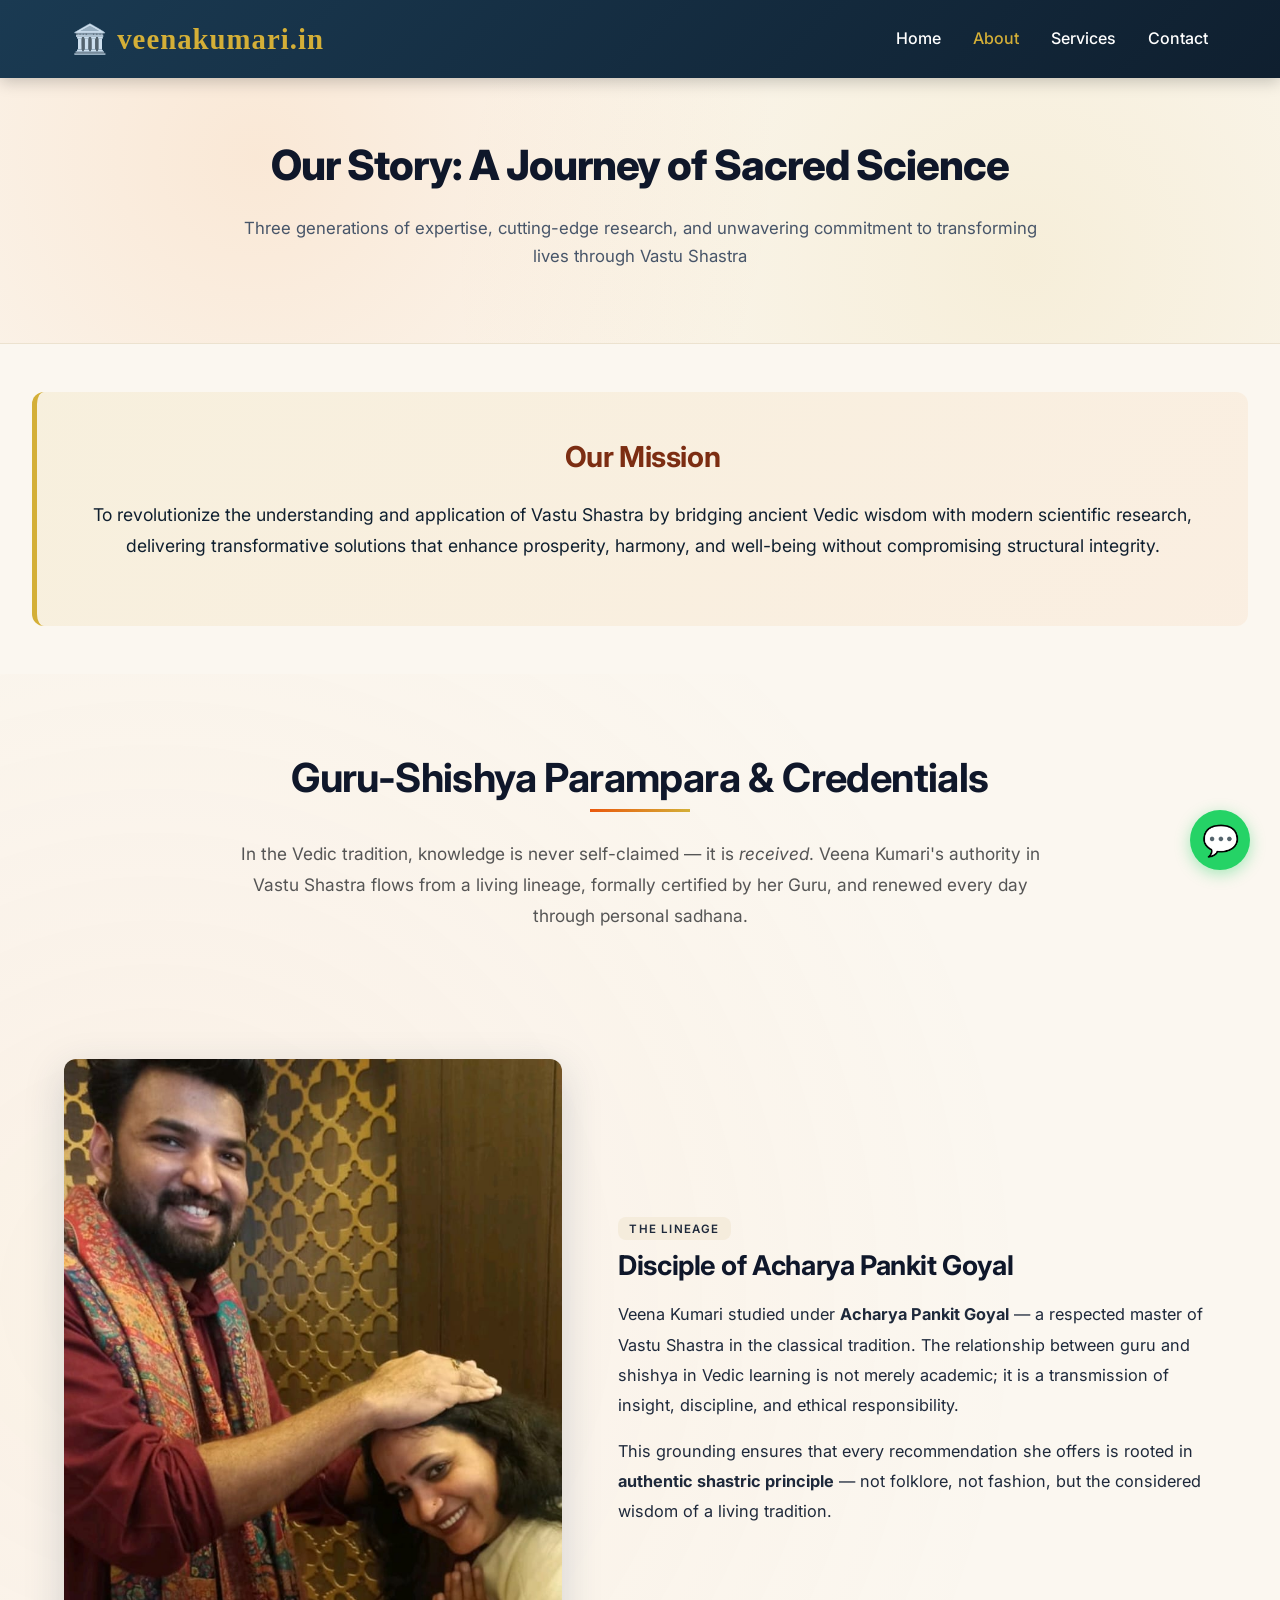
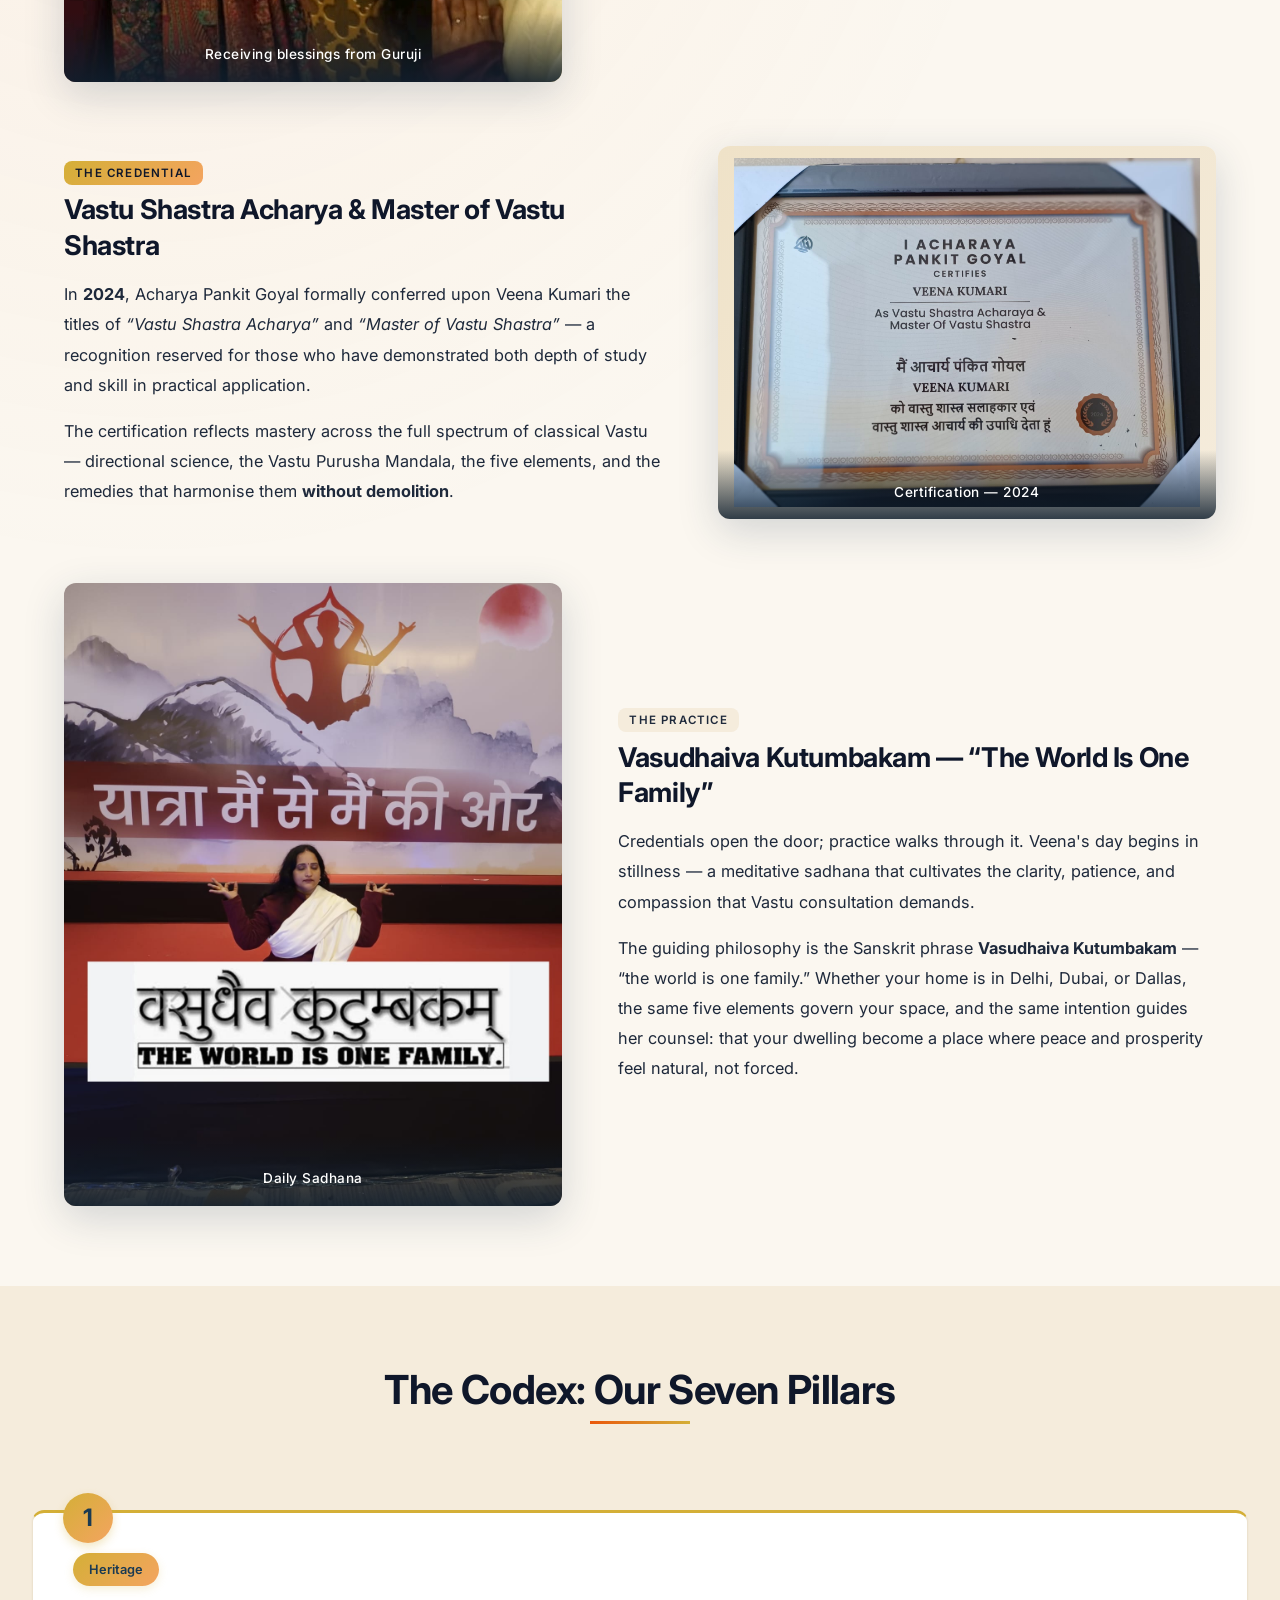
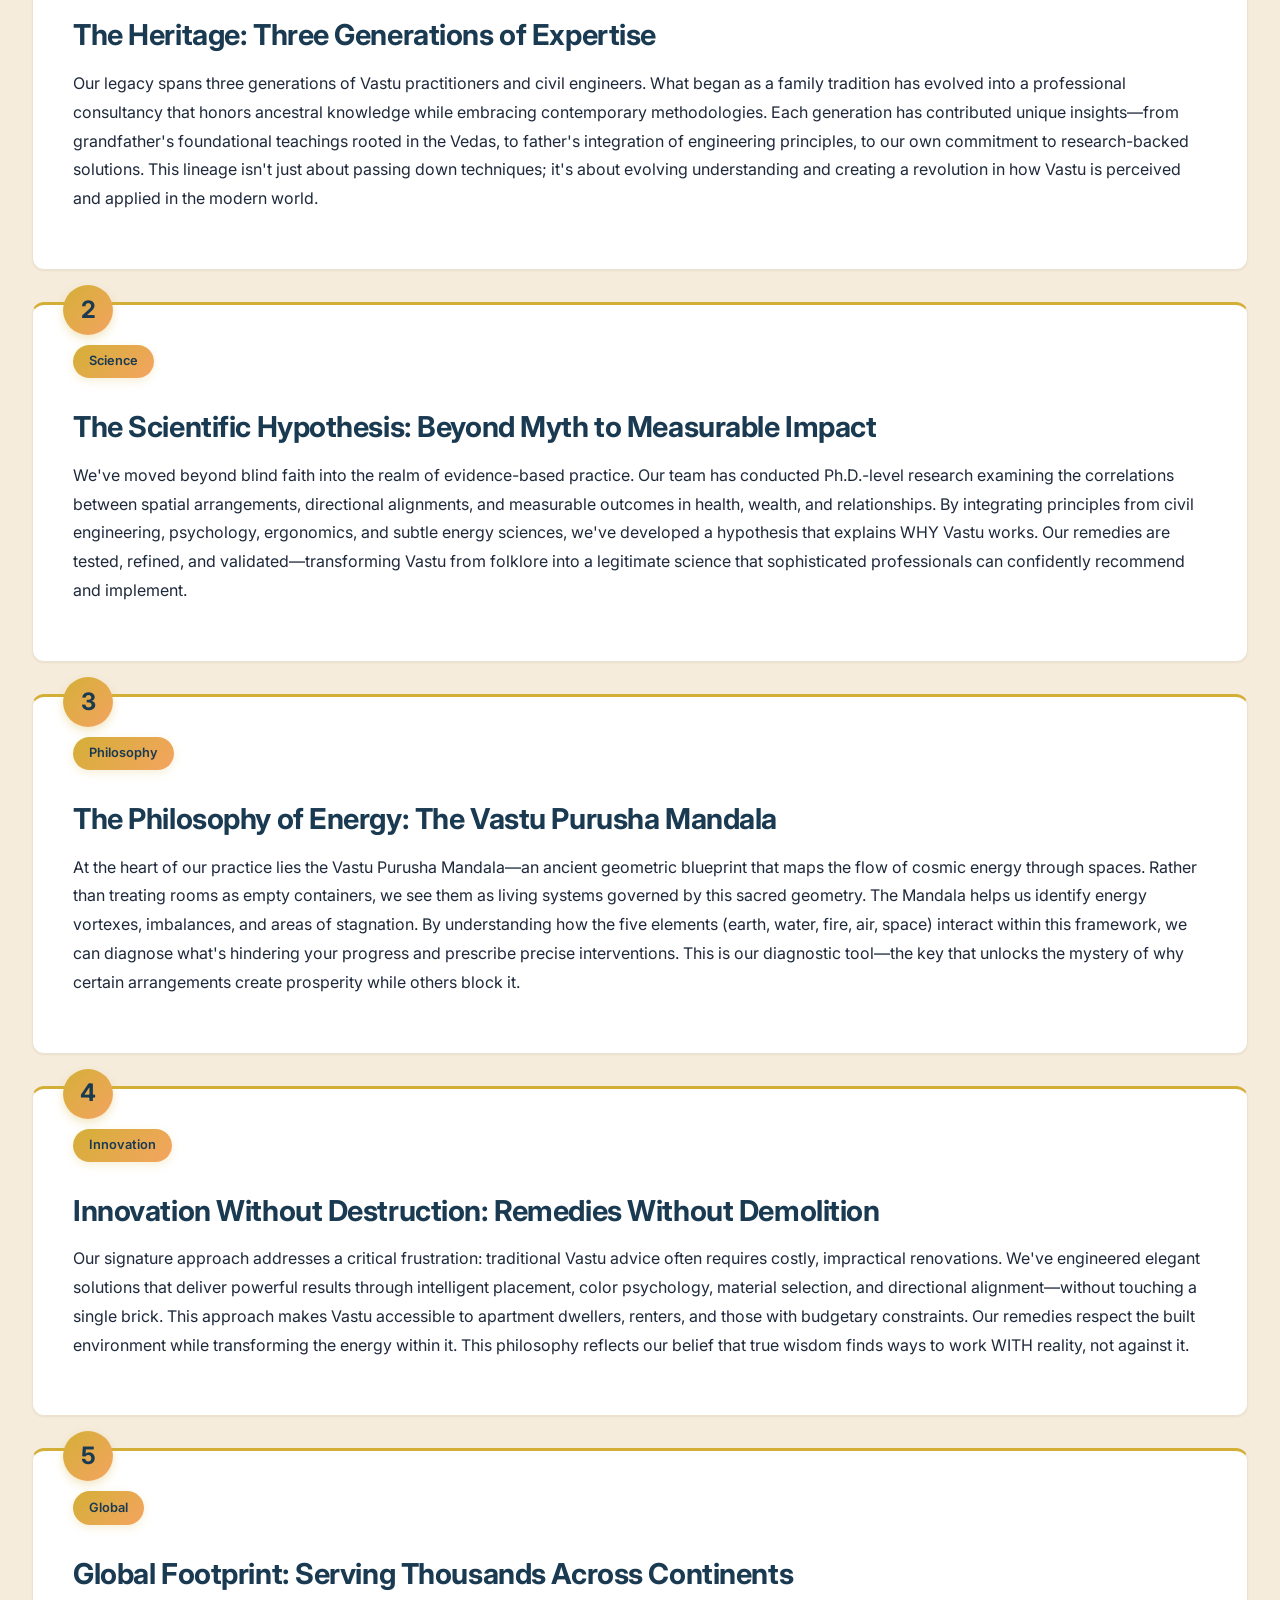
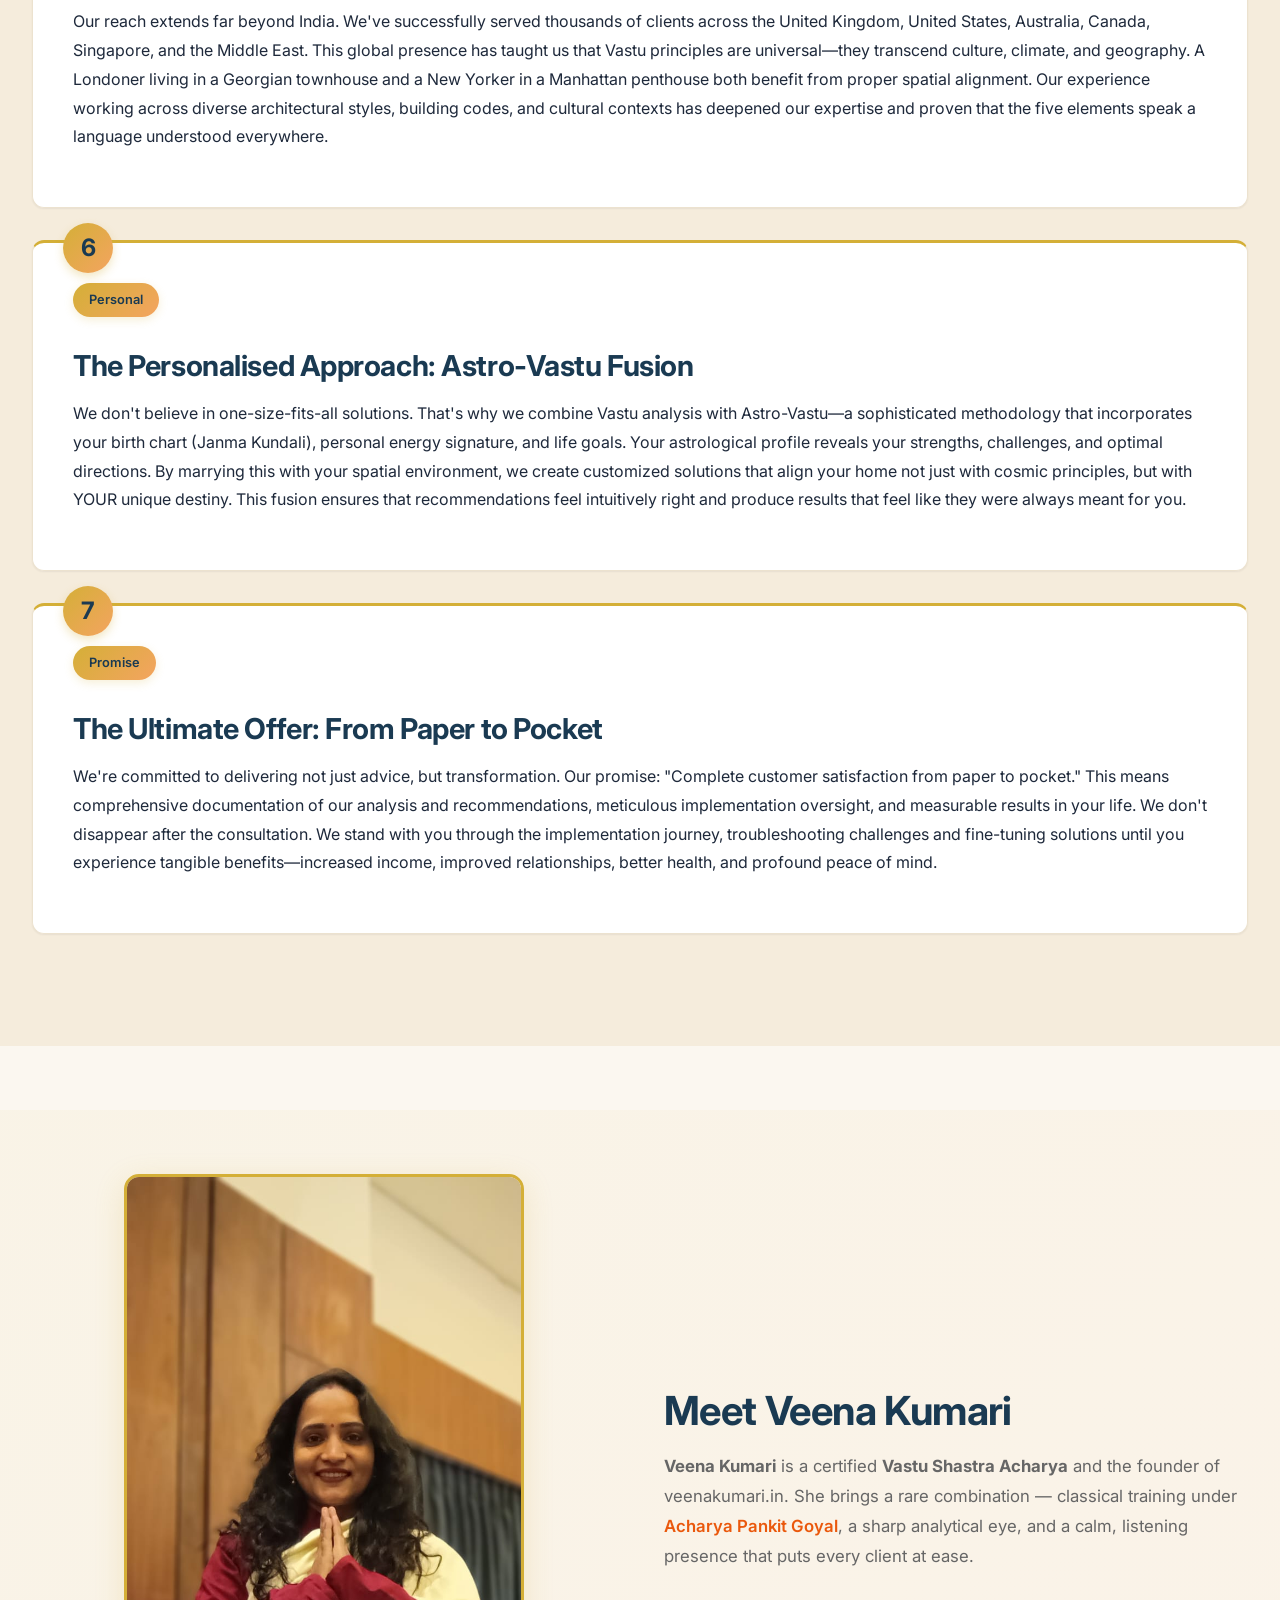
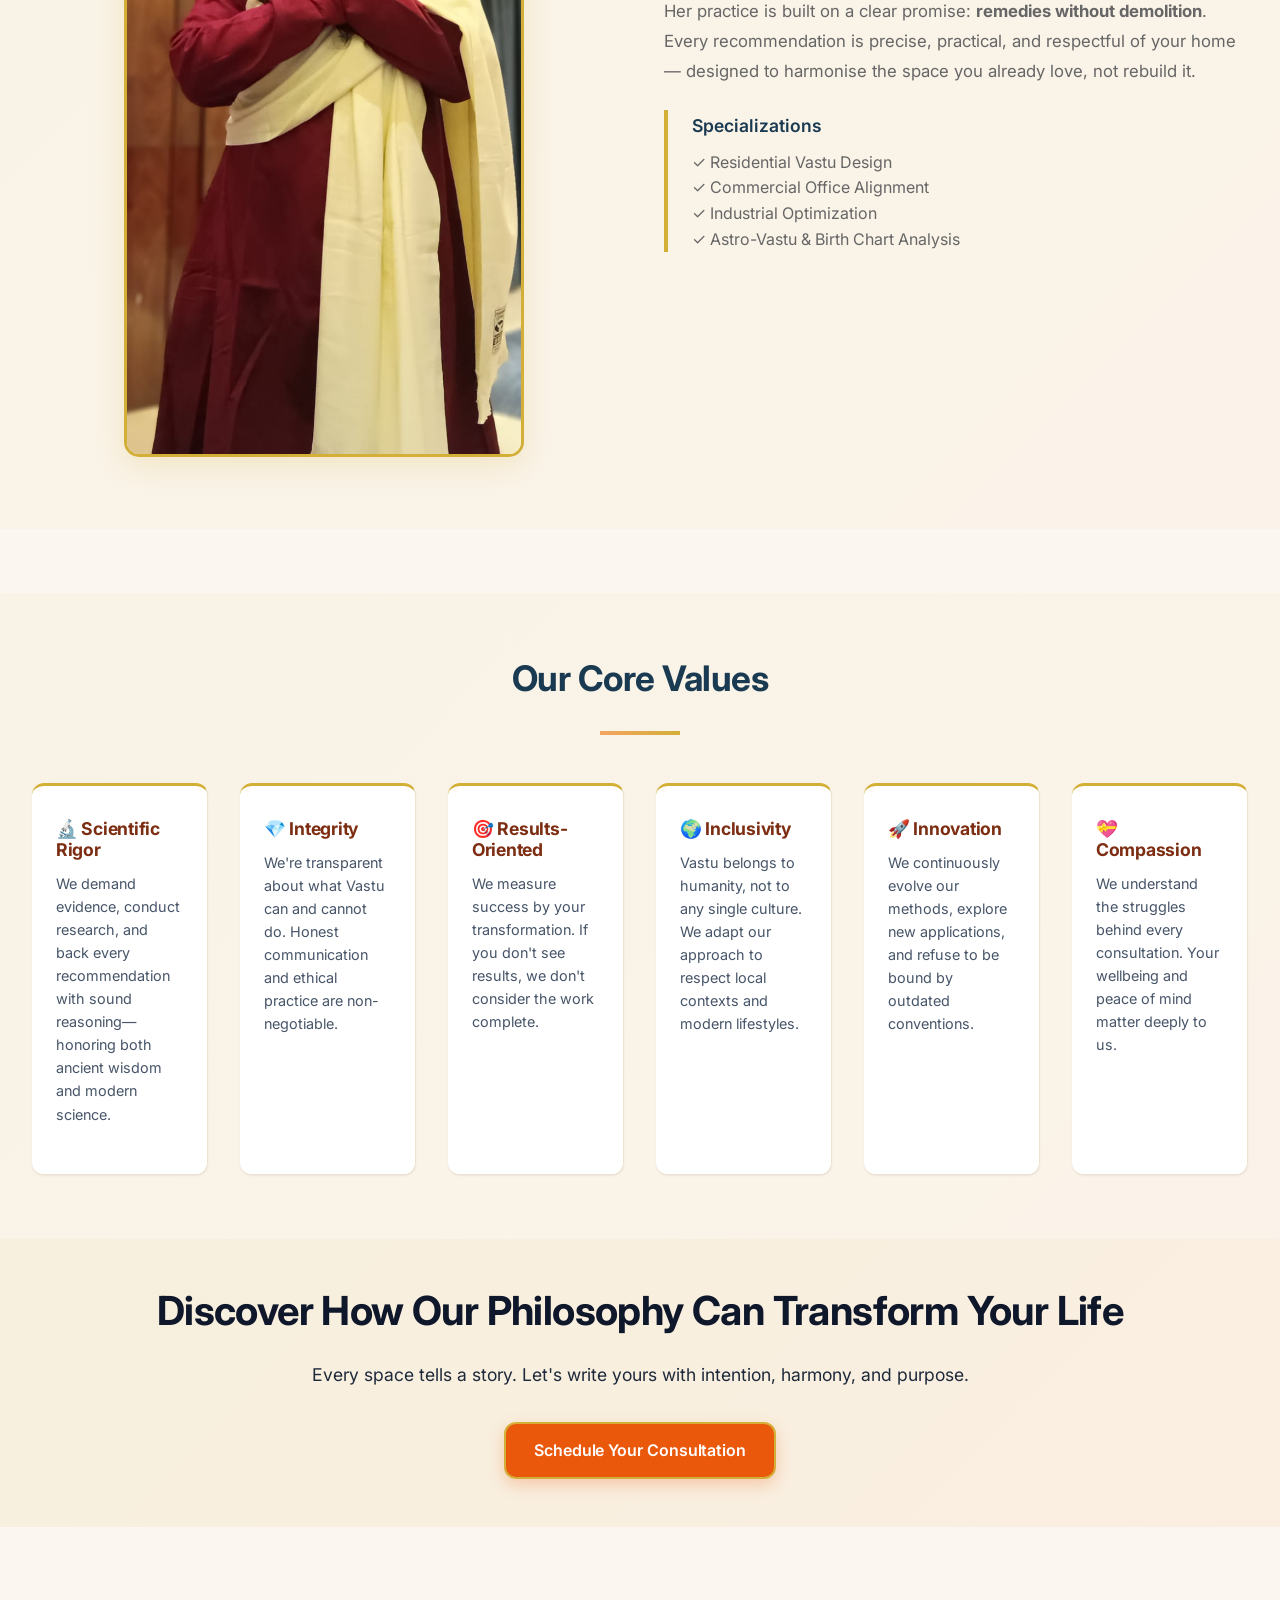
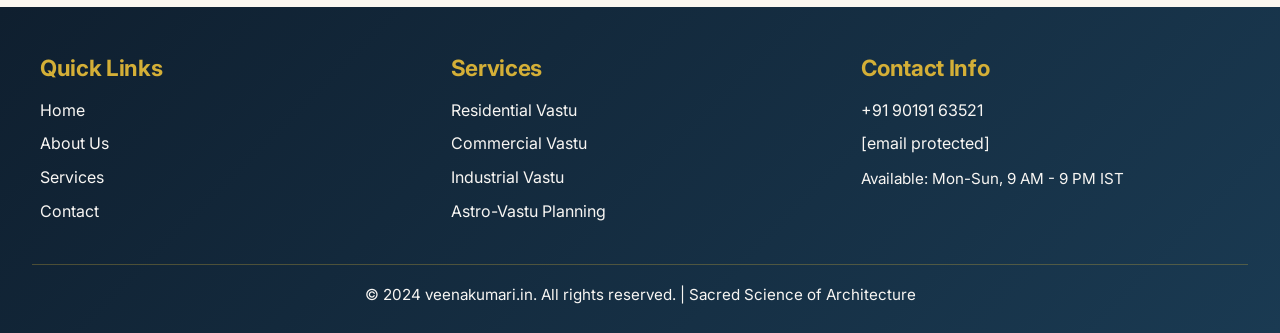
==== commit b8a55feb: "Cache-bust styles.css so circular crop fix is served Add ?v=20260606 to the stylesheet link on all f" ====
--- a/about.html
+++ b/about.html
@@ -12,7 +12,7 @@
   <link rel="preconnect" href="https://fonts.googleapis.com">
   <link rel="preconnect" href="https://fonts.gstatic.com" crossorigin>
   <link rel="stylesheet" href="https://fonts.googleapis.com/css2?family=Inter:wght@400;500;600;700;800&display=swap">
-  <link rel="stylesheet" href="styles.css">
+  <link rel="stylesheet" href="styles.css?v=20260606">
   <style>
     .codex-section {
       background: var(--surface-2);
--- a/styles.css
+++ b/styles.css
@@ -691,6 +691,23 @@
 .grid-4-desktop {
   grid-template-columns: repeat(4, 1fr);
   gap: 2rem;
+}
+
+/* Contact "How We Can Help" — 3x2 on desktop, collapses responsively */
+.help-grid {
+  grid-template-columns: repeat(3, 1fr);
+}
+
+@media (max-width: 1024px) {
+  .help-grid {
+    grid-template-columns: repeat(2, 1fr);
+  }
+}
+
+@media (max-width: 600px) {
+  .help-grid {
+    grid-template-columns: 1fr;
+  }
 }
 
 @media (max-width: 1200px) {
@@ -1346,6 +1363,7 @@
   height: 200px;
   border-radius: 50%;
   object-fit: cover;
+  object-position: center 15%;
   border: 5px solid var(--color-gold);
   box-shadow: 0 10px 40px rgba(212, 175, 55, 0.5), 
               0 0 0 2px rgba(212, 175, 55, 0.2);
